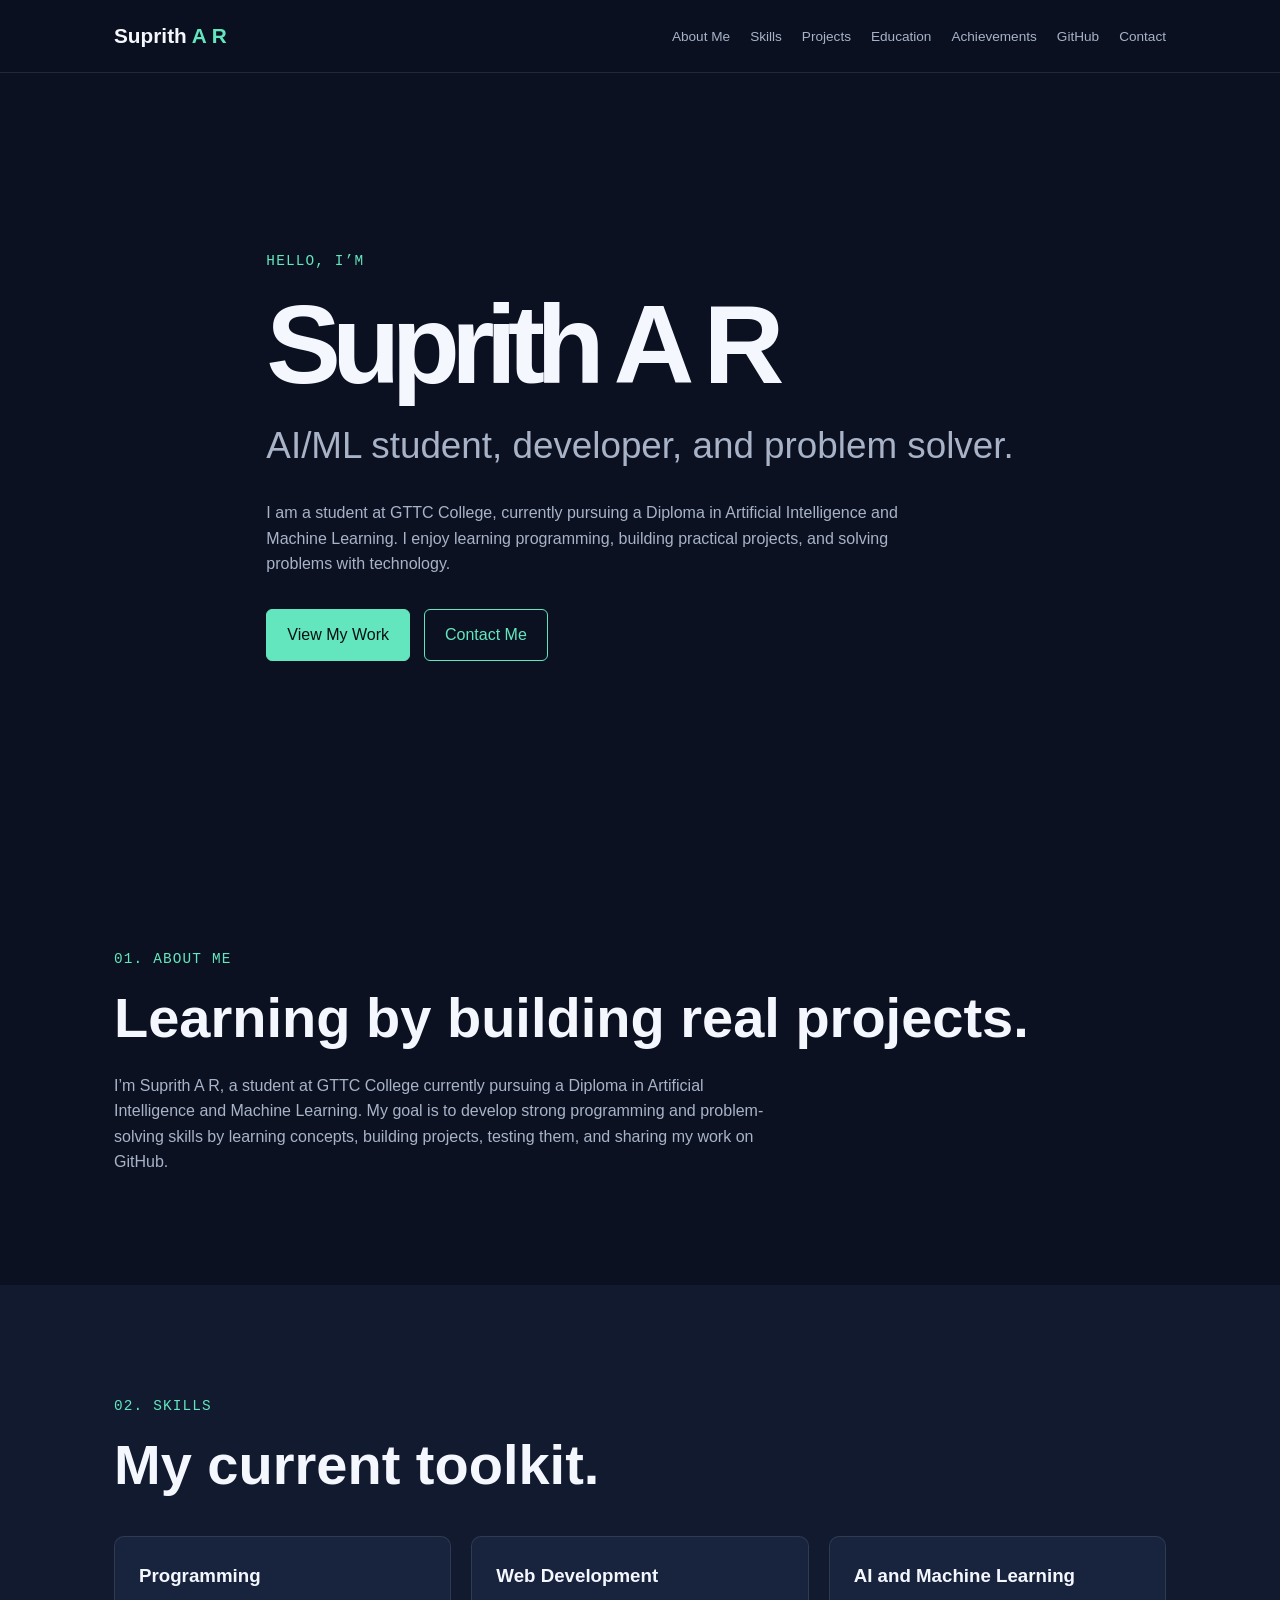
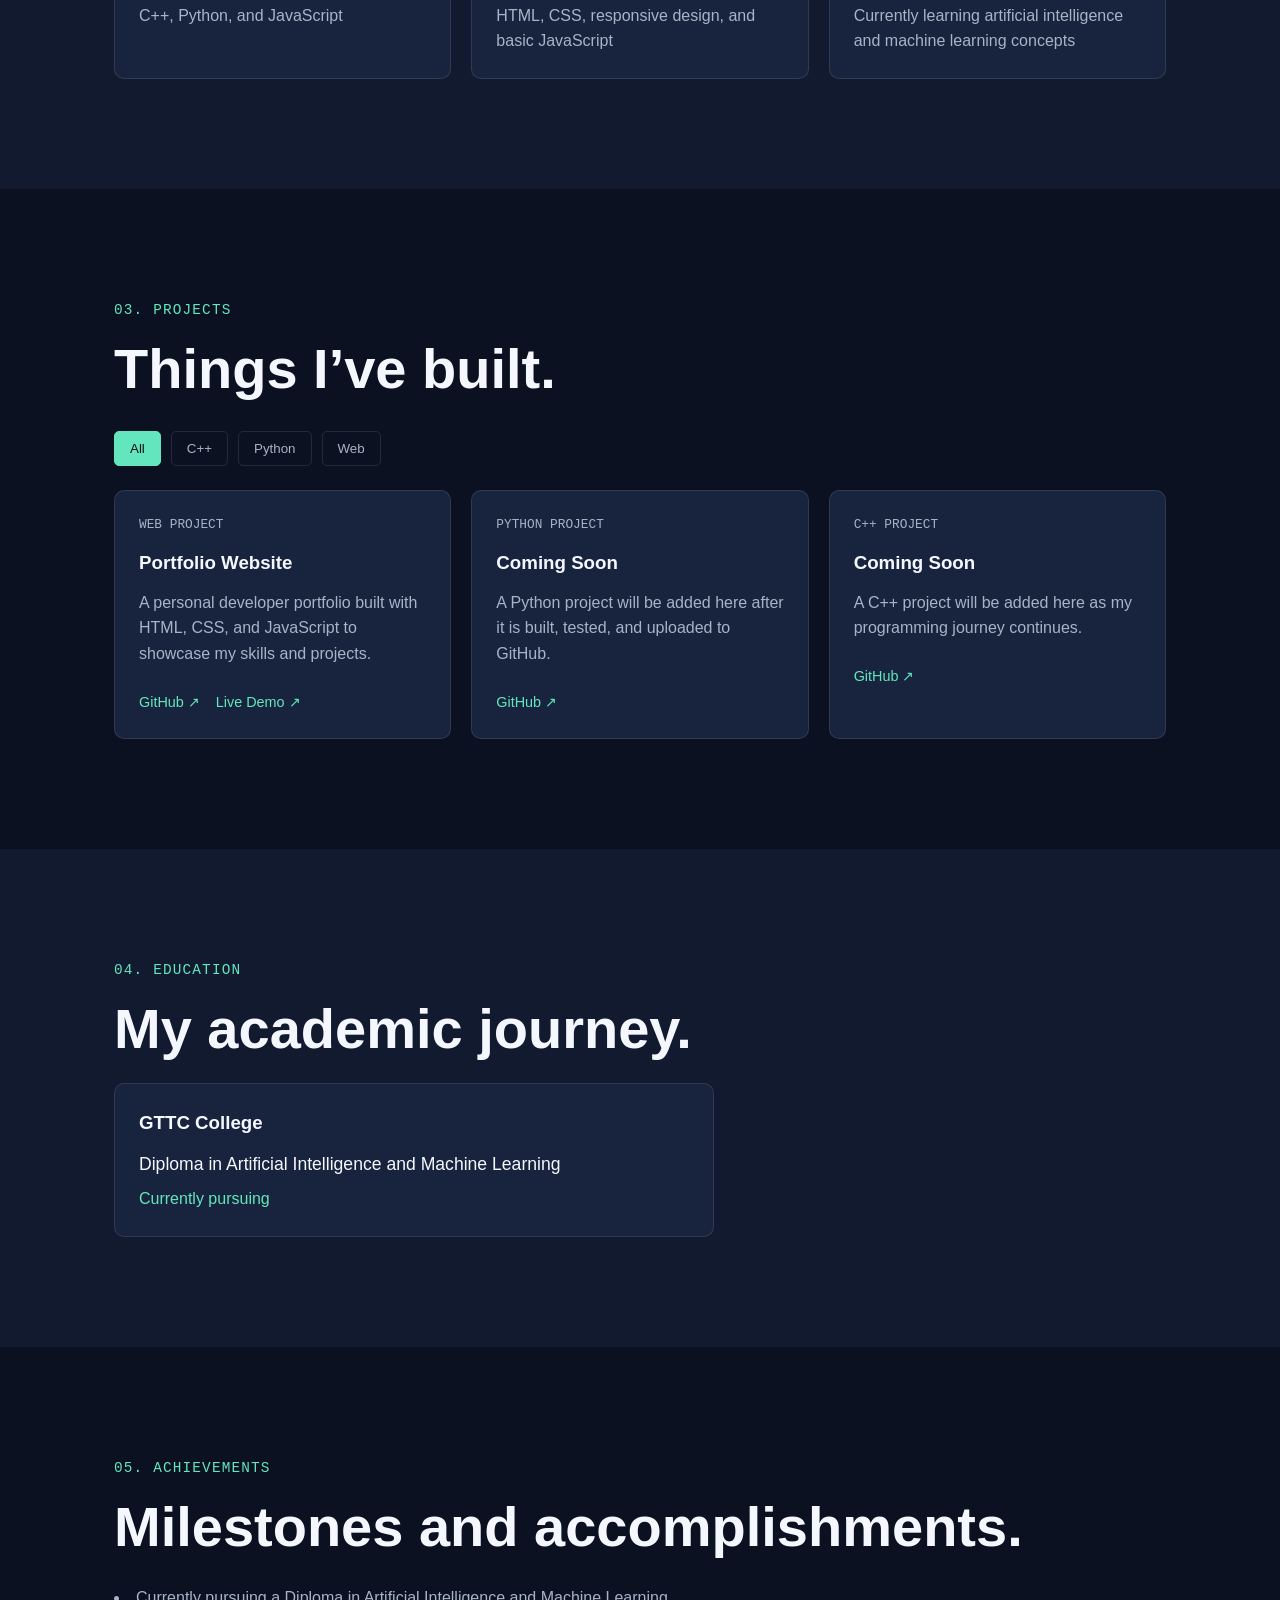
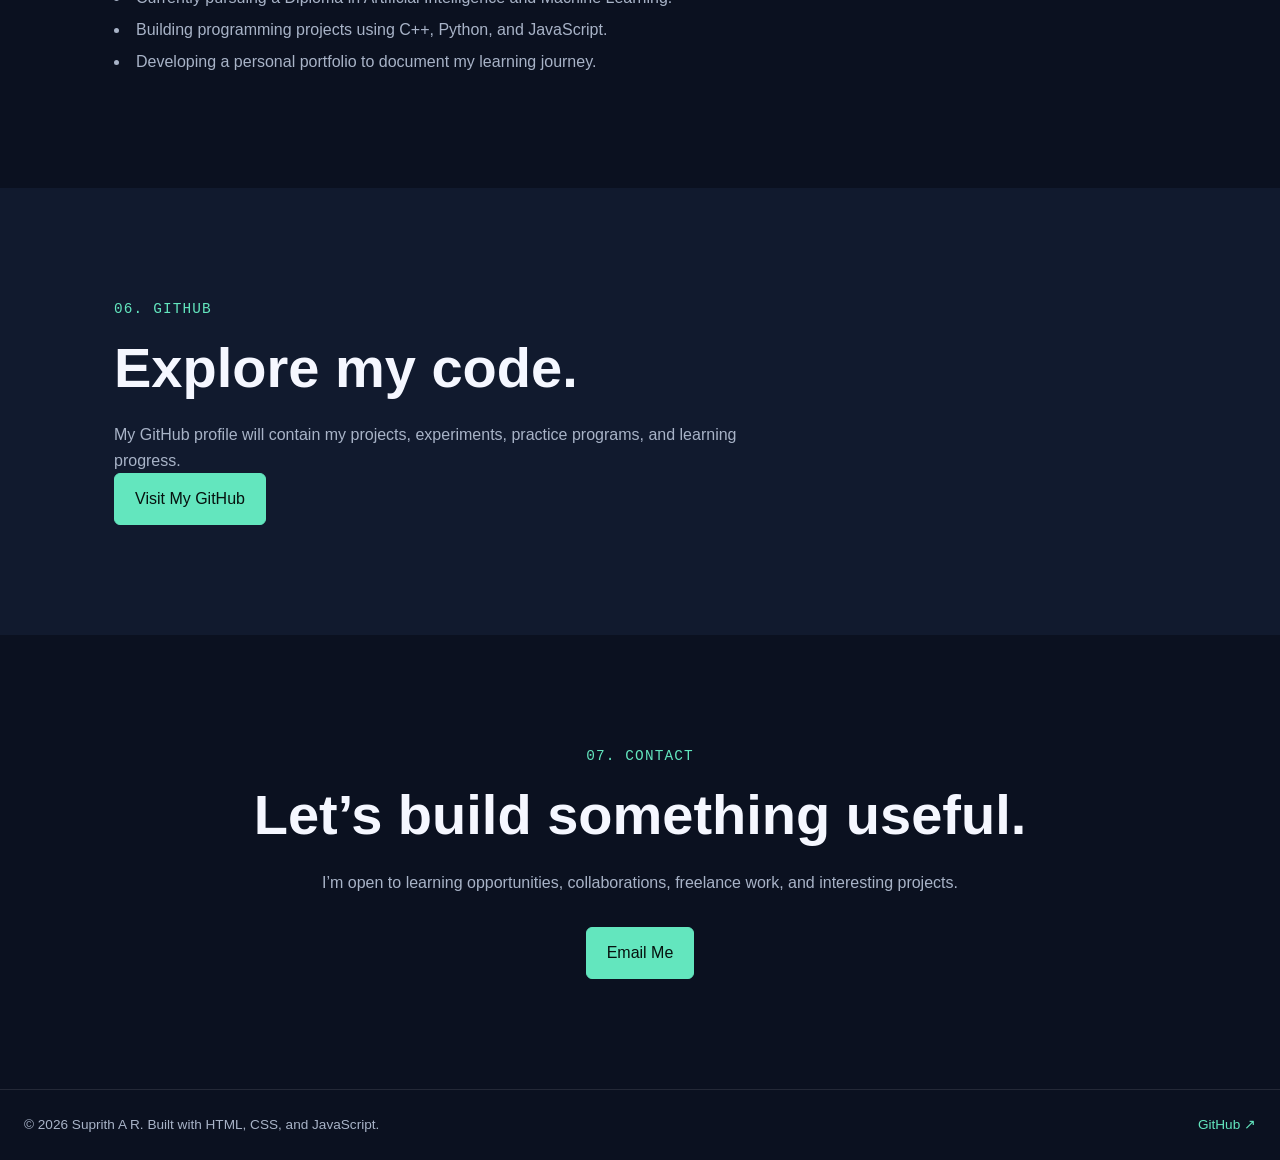
==== index.html @ 2b9be3b4 "Update portfolio structure and content in index.html The HTML content has been updated with new sect" ====
<!DOCTYPE html>
<html lang="en">
<head>
  <meta charset="UTF-8">
  <meta name="viewport" content="width=device-width, initial-scale=1.0">

  <meta
    name="description"
    content="Portfolio of Suprith A R, a Diploma student in Artificial Intelligence and Machine Learning."
  >

  <title>Suprith A R | AI/ML Student Portfolio</title>

  <link rel="stylesheet" href="style.css">
</head>
<body>

  <header class="site-header">
    <nav class="navbar container">
      <a href="#home" class="logo">Suprith<span> A R</span></a>

      <button
        class="menu-toggle"
        id="menu-toggle"
        aria-label="Toggle navigation menu"
      >
        ☰
      </button>

      <ul class="nav-links" id="nav-links">
        <li><a href="#about">About Me</a></li>
        <li><a href="#skills">Skills</a></li>
        <li><a href="#projects">Projects</a></li>
        <li><a href="#education">Education</a></li>
        <li><a href="#achievements">Achievements</a></li>
        <li><a href="#github">GitHub</a></li>
        <li><a href="#contact">Contact</a></li>
      </ul>
    </nav>
  </header>

  <main>

    <!-- Home Section -->
    <section id="home" class="hero">
      <div class="container hero-content">
        <p class="eyebrow">Hello, I’m</p>

        <h1>Suprith A R</h1>

        <h2>
          AI/ML student, developer, and problem solver.
        </h2>

        <p class="hero-description">
          I am a student at GTTC College, currently pursuing a Diploma in
          Artificial Intelligence and Machine Learning. I enjoy learning
          programming, building practical projects, and solving problems with
          technology.
        </p>

        <div class="hero-buttons">
          <a href="#projects" class="button primary-button">
            View My Work
          </a>

          <a href="#contact" class="button secondary-button">
            Contact Me
          </a>
        </div>
      </div>
    </section>

    <!-- About Section -->
    <section id="about" class="section">
      <div class="container">
        <p class="section-label">01. About Me</p>

        <h2>Learning by building real projects.</h2>

        <p class="section-text">
          I’m Suprith A R, a student at GTTC College currently pursuing a
          Diploma in Artificial Intelligence and Machine Learning. My goal is
          to develop strong programming and problem-solving skills by learning
          concepts, building projects, testing them, and sharing my work on
          GitHub.
        </p>
      </div>
    </section>

    <!-- Skills Section -->
    <section id="skills" class="section section-dark">
      <div class="container">
        <p class="section-label">02. Skills</p>

        <h2>My current toolkit.</h2>

        <div class="skills-grid">

          <article class="skill-card">
            <h3>Programming</h3>
            <p>
              C++, Python, and JavaScript
            </p>
          </article>

          <article class="skill-card">
            <h3>Web Development</h3>
            <p>
              HTML, CSS, responsive design, and basic JavaScript
            </p>
          </article>

          <article class="skill-card">
            <h3>AI and Machine Learning</h3>
            <p>
              Currently learning artificial intelligence and machine learning
              concepts
            </p>
          </article>

        </div>
      </div>
    </section>

    <!-- Projects Section -->
    <section id="projects" class="section">
      <div class="container">
        <p class="section-label">03. Projects</p>

        <h2>Things I’ve built.</h2>

        <div class="project-filters">
          <button class="filter-button active" data-filter="all">
            All
          </button>

          <button class="filter-button" data-filter="cpp">
            C++
          </button>

          <button class="filter-button" data-filter="python">
            Python
          </button>

          <button class="filter-button" data-filter="web">
            Web
          </button>
        </div>

        <div class="projects-grid">

          <article class="project-card" data-category="web">
            <p class="project-type">Web Project</p>

            <h3>Portfolio Website</h3>

            <p>
              A personal developer portfolio built with HTML, CSS, and
              JavaScript to showcase my skills and projects.
            </p>

            <div class="project-links">
              <a href="#" target="_blank">GitHub ↗</a>
              <a href="#" target="_blank">Live Demo ↗</a>
            </div>
          </article>

          <article class="project-card" data-category="python">
            <p class="project-type">Python Project</p>

            <h3>Coming Soon</h3>

            <p>
              A Python project will be added here after it is built, tested,
              and uploaded to GitHub.
            </p>

            <div class="project-links">
              <a href="#" target="_blank">GitHub ↗</a>
            </div>
          </article>

          <article class="project-card" data-category="cpp">
            <p class="project-type">C++ Project</p>

            <h3>Coming Soon</h3>

            <p>
              A C++ project will be added here as my programming journey
              continues.
            </p>

            <div class="project-links">
              <a href="#" target="_blank">GitHub ↗</a>
            </div>
          </article>

        </div>
      </div>
    </section>

    <!-- Education Section -->
    <section id="education" class="section section-dark">
      <div class="container">
        <p class="section-label">04. Education</p>

        <h2>My academic journey.</h2>

        <div class="education-card">
          <h3>GTTC College</h3>

          <p class="education-course">
            Diploma in Artificial Intelligence and Machine Learning
          </p>

          <p class="education-status">
            Currently pursuing
          </p>
        </div>
      </div>
    </section>

    <!-- Achievements Section -->
    <section id="achievements" class="section">
      <div class="container">
        <p class="section-label">05. Achievements</p>

        <h2>Milestones and accomplishments.</h2>

        <ul class="achievement-list">
          <li>
            Currently pursuing a Diploma in Artificial Intelligence and
            Machine Learning.
          </li>

          <li>
            Building programming projects using C++, Python, and JavaScript.
          </li>

          <li>
            Developing a personal portfolio to document my learning journey.
          </li>
        </ul>
      </div>
    </section>

    <!-- GitHub Section -->
    <section id="github" class="section section-dark">
      <div class="container">
        <p class="section-label">06. GitHub</p>

        <h2>Explore my code.</h2>

        <p class="section-text">
          My GitHub profile will contain my projects, experiments, practice
          programs, and learning progress.
        </p>

        <!-- Replace YOUR-GITHUB-USERNAME with your actual username -->
        <a
          href="https://github.com/suprith8453350791-hue"
          target="_blank"
          class="button primary-button"
        >
          Visit My GitHub
        </a>
      </div>
    </section>

    <!-- Contact Section -->
    <section id="contact" class="section contact-section">
      <div class="container">
        <p class="section-label">07. Contact</p>

        <h2>Let’s build something useful.</h2>

        <p class="section-text">
          I’m open to learning opportunities, collaborations, freelance work,
          and interesting projects.
        </p>

        <!-- Replace the email address with your actual email -->
        <a
          href="mailto:suprith8453350791@gmail.com"
          class="button primary-button"
        >
          Email Me
        </a>
      </div>
    </section>

  </main>

  <footer class="site-footer">
    <p>
      © <span id="year"></span> Suprith A R.
      Built with HTML, CSS, and JavaScript.
    </p>

    <!-- Replace YOUR-GITHUB-USERNAME with your actual username -->
    <a
      href="https://github.com/suprith8453350791-hue"
      target="_blank"
    >
      GitHub ↗
    </a>
  </footer>

  <script src="script.js"></script>
</body>
</html>
---- style.css ----
:root {
  --background: #0b1120;
  --surface: #111a2e;
  --surface-light: #18243d;
  --text: #f5f7ff;
  --muted: #a8b3c7;
  --accent: #63e6be;
  --border: rgba(255, 255, 255, 0.1);
  --max-width: 1100px;
}

/* Reset */

* {
  box-sizing: border-box;
  margin: 0;
  padding: 0;
}

/* General Styles */

html {
  scroll-behavior: smooth;
}

body {
  background: var(--background);
  color: var(--text);
  font-family: Arial, Helvetica, sans-serif;
  line-height: 1.6;
}

a {
  color: inherit;
  text-decoration: none;
}

.container {
  margin: 0 auto;
  max-width: var(--max-width);
  padding: 0 24px;
}

/* Header */

.site-header {
  background: rgba(11, 17, 32, 0.9);
  border-bottom: 1px solid var(--border);
  backdrop-filter: blur(12px);
  position: sticky;
  top: 0;
  z-index: 10;
}

.navbar {
  align-items: center;
  display: flex;
  justify-content: space-between;
  min-height: 72px;
}

.logo {
  font-size: 1.3rem;
  font-weight: 700;
}

.logo span {
  color: var(--accent);
}

.nav-links {
  display: flex;
  gap: 20px;
  list-style: none;
}

.nav-links a {
  color: var(--muted);
  font-size: 0.85rem;
  transition: color 0.2s ease;
}

.nav-links a:hover {
  color: var(--accent);
}

.menu-toggle {
  background: transparent;
  border: none;
  color: var(--text);
  cursor: pointer;
  display: none;
  font-size: 1.5rem;
}

/* Hero Section */

.hero {
  align-items: center;
  display: flex;
  min-height: 85vh;
}

.hero-content {
  max-width: 800px;
}

.eyebrow,
.section-label {
  color: var(--accent);
  font-family: monospace;
  font-size: 0.9rem;
  letter-spacing: 0.08em;
  margin-bottom: 16px;
  text-transform: uppercase;
}

.hero h1 {
  font-size: clamp(3.5rem, 10vw, 7rem);
  letter-spacing: -0.08em;
  line-height: 1;
  margin-bottom: 16px;
}

.hero h2 {
  color: var(--muted);
  font-size: clamp(1.4rem, 3vw, 2.3rem);
  font-weight: 400;
  margin-bottom: 24px;
}

.hero-description,
.section-text {
  color: var(--muted);
  max-width: 650px;
}

.hero-buttons {
  display: flex;
  flex-wrap: wrap;
  gap: 14px;
  margin-top: 32px;
}

/* Buttons */

.button {
  border: 1px solid var(--accent);
  border-radius: 6px;
  display: inline-block;
  padding: 12px 20px;
  transition: background 0.2s ease, transform 0.2s ease;
}

.button:hover {
  transform: translateY(-3px);
}

.primary-button {
  background: var(--accent);
  color: #06120f;
}

.secondary-button {
  color: var(--accent);
}

.secondary-button:hover {
  background: rgba(99, 230, 190, 0.1);
}

/* Sections */

.section {
  padding: 110px 0;
}

.section-dark {
  background: var(--surface);
}

.section h2 {
  font-size: clamp(2rem, 5vw, 3.5rem);
  line-height: 1.1;
  margin-bottom: 24px;
}

/* Skills */

.skills-grid {
  display: grid;
  gap: 20px;
  grid-template-columns: repeat(3, 1fr);
  margin-top: 40px;
}

.skill-card,
.education-card {
  background: var(--surface-light);
  border: 1px solid var(--border);
  border-radius: 10px;
  padding: 24px;
}

.skill-card h3,
.education-card h3 {
  margin-bottom: 12px;
}

.skill-card p {
  color: var(--muted);
}

/* Projects */

.project-filters {
  display: flex;
  flex-wrap: wrap;
  gap: 10px;
  margin-top: 32px;
}

.filter-button {
  background: transparent;
  border: 1px solid var(--border);
  border-radius: 5px;
  color: var(--muted);
  cursor: pointer;
  padding: 9px 15px;
}

.filter-button:hover,
.filter-button.active {
  background: var(--accent);
  border-color: var(--accent);
  color: #06120f;
}

.projects-grid {
  display: grid;
  gap: 20px;
  grid-template-columns: repeat(3, 1fr);
  margin-top: 24px;
}

.project-card {
  background: var(--surface-light);
  border: 1px solid var(--border);
  border-radius: 10px;
  padding: 24px;
}

.project-card.hidden {
  display: none;
}

.project-type {
  color: var(--accent);
  font-family: monospace;
  font-size: 0.8rem;
  margin-bottom: 12px;
  text-transform: uppercase;
}

.project-card h3 {
  margin-bottom: 12px;
}

.project-card p {
  color: var(--muted);
}

.project-links {
  display: flex;
  gap: 16px;
  margin-top: 24px;
}

.project-links a {
  color: var(--accent);
  font-size: 0.9rem;
}

/* Education */

.education-card {
  max-width: 600px;
}

.education-course {
  color: var(--text);
  font-size: 1.1rem;
  margin-bottom: 8px;
}

.education-status {
  color: var(--accent);
}

/* Achievements */

.achievement-list {
  color: var(--muted);
  line-height: 2;
  list-style-position: inside;
}

/* Contact */

.contact-section {
  text-align: center;
}

.contact-section .section-text {
  margin: 0 auto 32px;
}

/* Footer */

.site-footer {
  align-items: center;
  border-top: 1px solid var(--border);
  color: var(--muted);
  display: flex;
  font-size: 0.85rem;
  justify-content: space-between;
  padding: 24px;
}

.site-footer a {
  color: var(--accent);
}

/* Responsive Design */

@media (max-width: 900px) {
  .nav-links {
    gap: 12px;
  }

  .skills-grid,
  .projects-grid {
    grid-template-columns: 1fr;
  }
}

@media (max-width: 750px) {
  .menu-toggle {
    display: block;
  }

  .nav-links {
    background: var(--surface);
    display: none;
    flex-direction: column;
    left: 0;
    padding: 24px;
    position: absolute;
    right: 0;
    top: 72px;
  }

  .nav-links.show {
    display: flex;
  }

  .hero {
    min-height: 75vh;
  }
}

@media (max-width: 500px) {
  .hero h1 {
    font-size: 3.5rem;
  }

  .site-footer {
    align-items: flex-start;
    flex-direction: column;
    gap: 10px;
  }
}
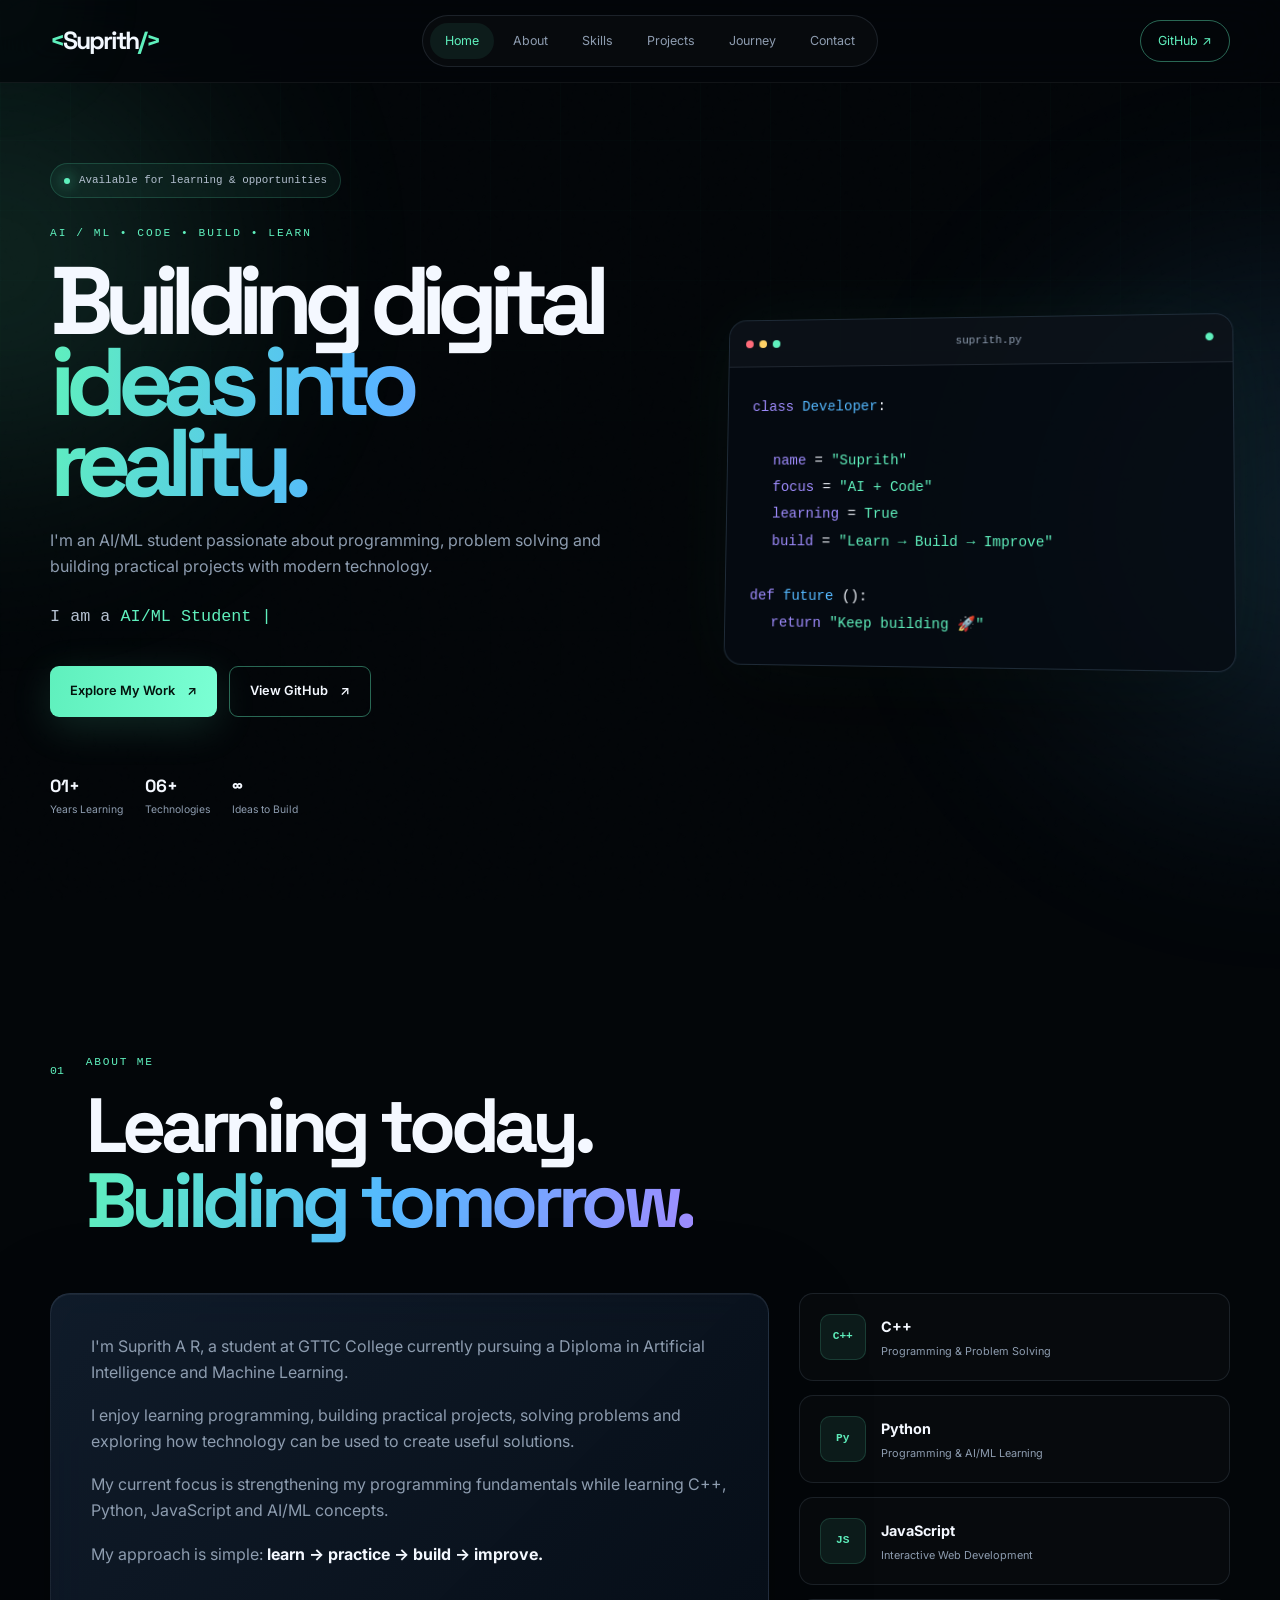
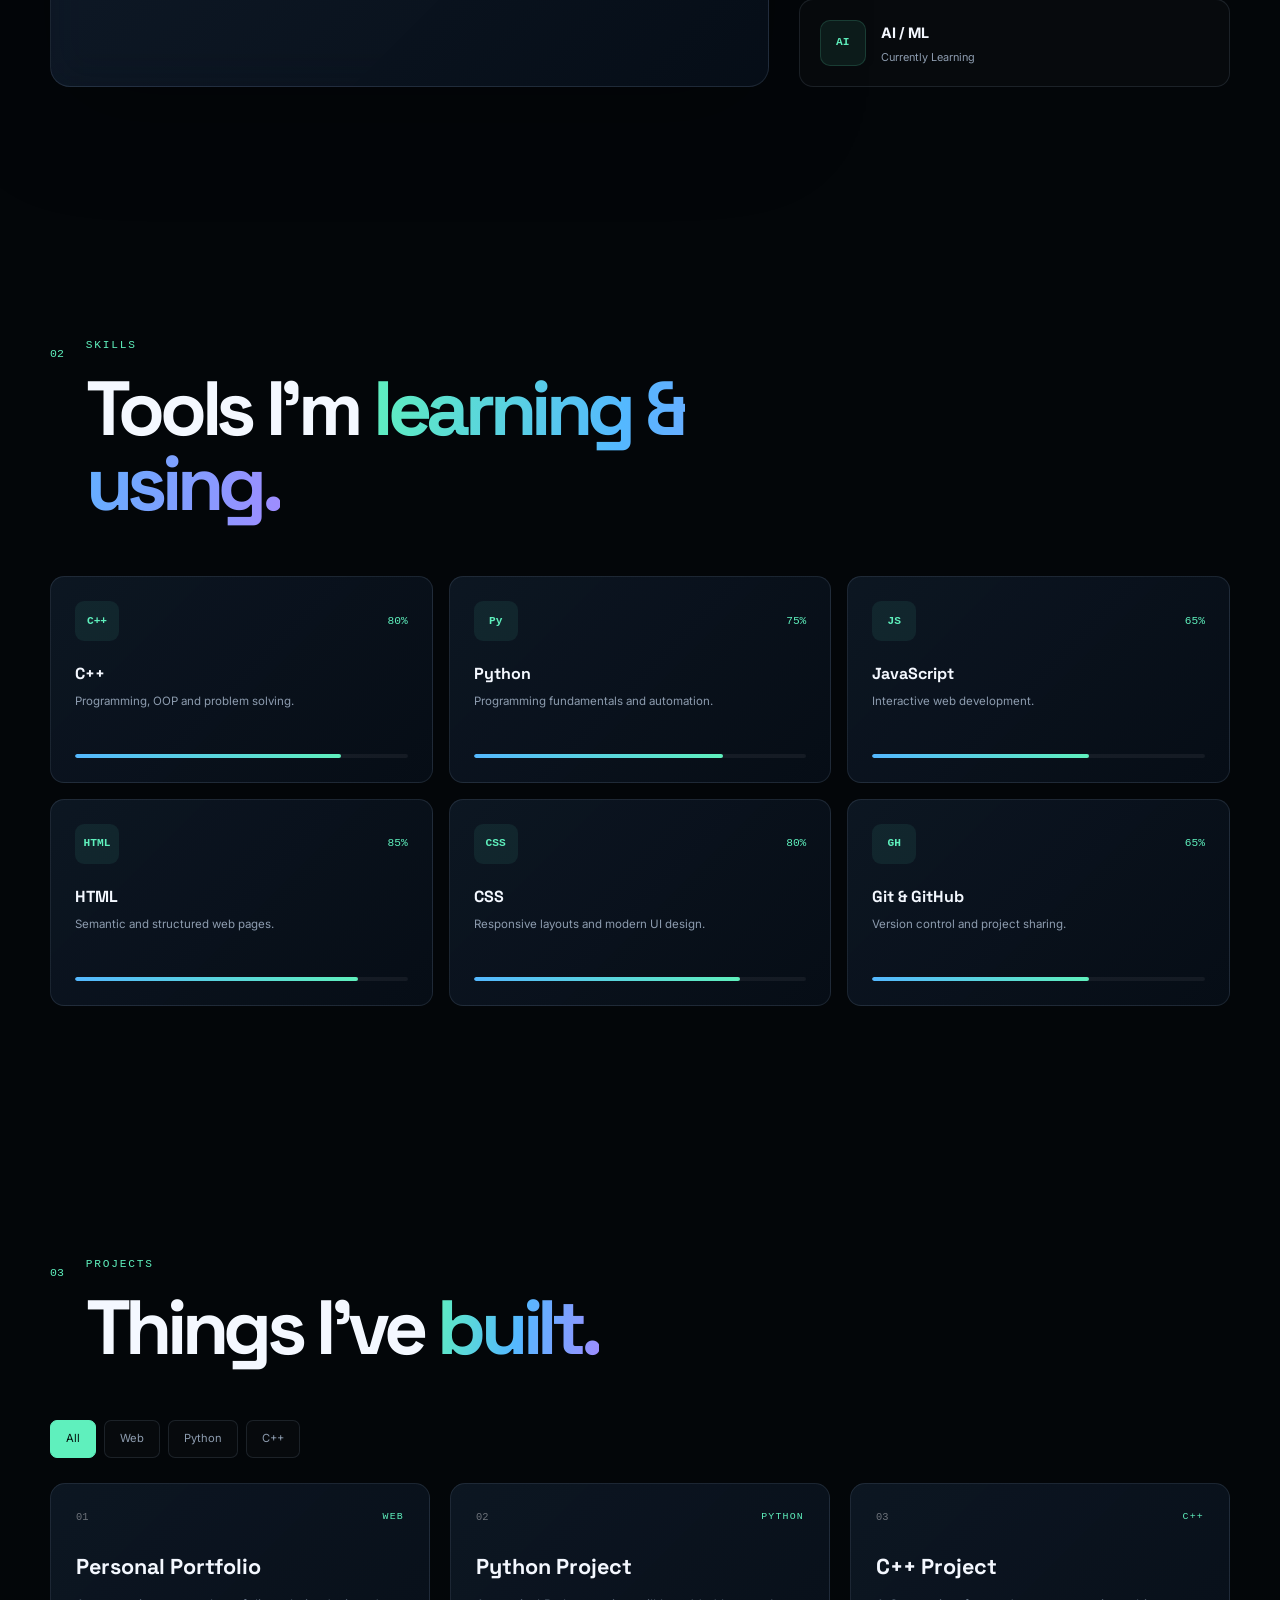
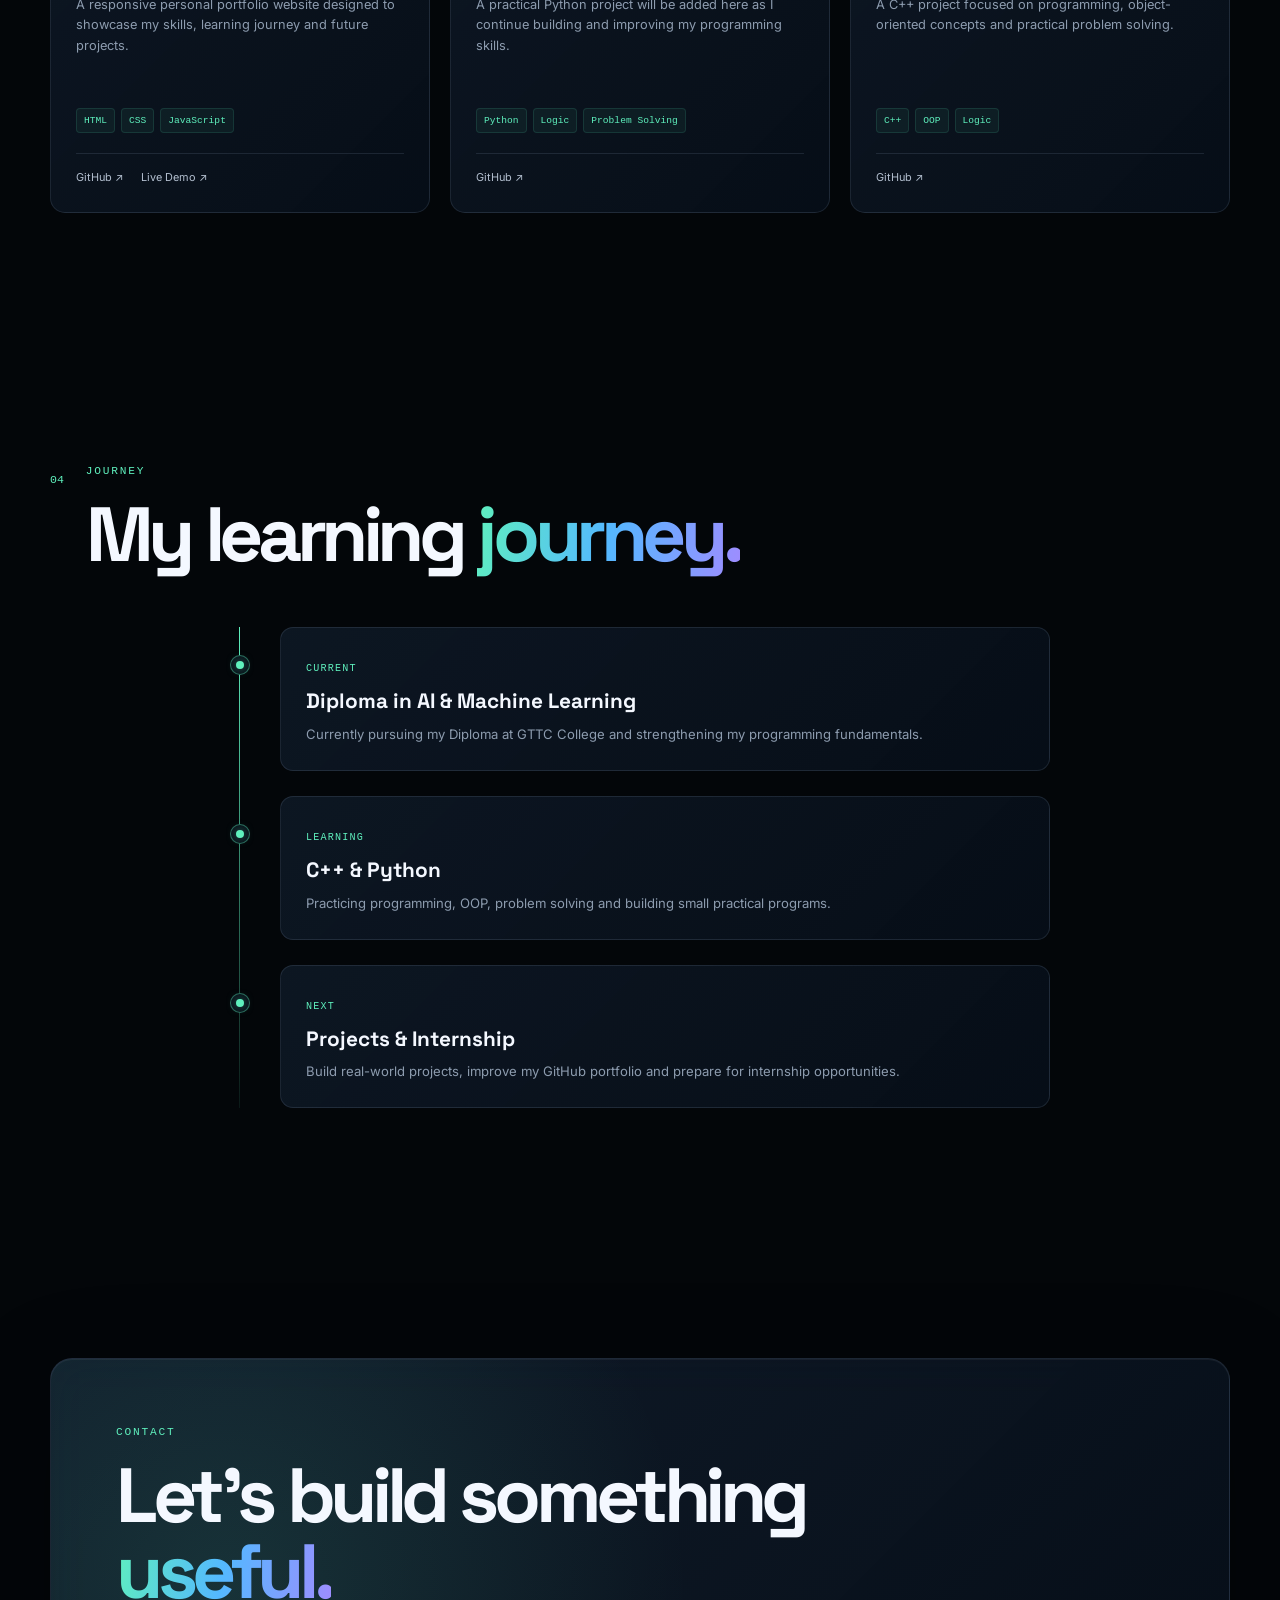
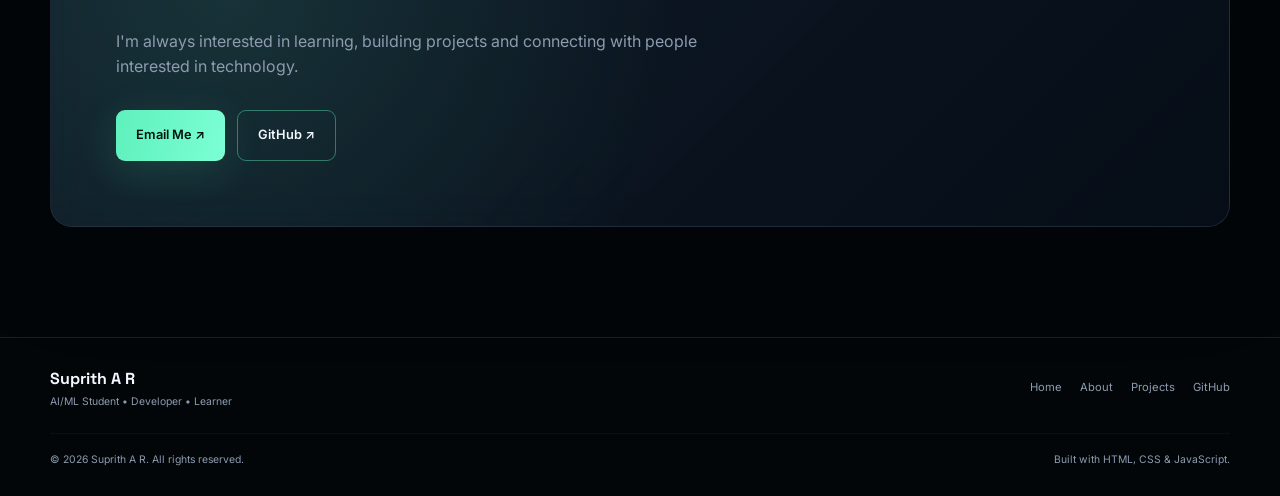
==== commit 93d6c79e: "Add files via upload" ====
--- a/index.html
+++ b/index.html
@@ -1,312 +1,980 @@
 <!DOCTYPE html>
 <html lang="en">
 <head>
-  <meta charset="UTF-8">
-  <meta name="viewport" content="width=device-width, initial-scale=1.0">
-
-  <meta
-    name="description"
-    content="Portfolio of Suprith A R, a Diploma student in Artificial Intelligence and Machine Learning."
-  >
-
-  <title>Suprith A R | AI/ML Student Portfolio</title>
-
-  <link rel="stylesheet" href="style.css">
+    <meta charset="UTF-8">
+    <meta name="viewport" content="width=device-width, initial-scale=1.0">
+
+    <meta
+        name="description"
+        content="Suprith A R — AI/ML Student, C++ Developer, Python Developer and Web Developer."
+    >
+
+    <title>Suprith A R | AI/ML Student Portfolio</title>
+
+    <link rel="stylesheet" href="style.css">
 </head>
+
 <body>
 
-  <header class="site-header">
-    <nav class="navbar container">
-      <a href="#home" class="logo">Suprith<span> A R</span></a>
-
-      <button
-        class="menu-toggle"
-        id="menu-toggle"
-        aria-label="Toggle navigation menu"
-      >
-        ☰
-      </button>
-
-      <ul class="nav-links" id="nav-links">
-        <li><a href="#about">About Me</a></li>
-        <li><a href="#skills">Skills</a></li>
-        <li><a href="#projects">Projects</a></li>
-        <li><a href="#education">Education</a></li>
-        <li><a href="#achievements">Achievements</a></li>
-        <li><a href="#github">GitHub</a></li>
-        <li><a href="#contact">Contact</a></li>
-      </ul>
-    </nav>
-  </header>
-
-  <main>
-
-    <!-- Home Section -->
-    <section id="home" class="hero">
-      <div class="container hero-content">
-        <p class="eyebrow">Hello, I’m</p>
-
-        <h1>Suprith A R</h1>
-
-        <h2>
-          AI/ML student, developer, and problem solver.
-        </h2>
-
-        <p class="hero-description">
-          I am a student at GTTC College, currently pursuing a Diploma in
-          Artificial Intelligence and Machine Learning. I enjoy learning
-          programming, building practical projects, and solving problems with
-          technology.
-        </p>
-
-        <div class="hero-buttons">
-          <a href="#projects" class="button primary-button">
-            View My Work
-          </a>
-
-          <a href="#contact" class="button secondary-button">
-            Contact Me
-          </a>
+    <!-- Cursor Glow -->
+    <div class="cursor-glow"></div>
+
+    <!-- Background -->
+    <div class="grid-background"></div>
+    <div class="ambient ambient-one"></div>
+    <div class="ambient ambient-two"></div>
+    <div class="noise"></div>
+
+
+    <!-- =========================
+         NAVBAR
+    ========================== -->
+
+    <header class="site-header">
+
+        <nav class="nav-container">
+
+            <a href="#home" class="logo">
+                <span>&lt;</span>Suprith<span>/&gt;</span>
+            </a>
+
+            <button
+                id="menu-toggle"
+                class="menu-toggle"
+                aria-label="Toggle navigation"
+            >
+                ☰
+            </button>
+
+            <div class="nav-pill">
+
+                <ul class="nav-links" id="nav-links">
+
+                    <li>
+                        <a href="#home" class="active">Home</a>
+                    </li>
+
+                    <li>
+                        <a href="#about">About</a>
+                    </li>
+
+                    <li>
+                        <a href="#skills">Skills</a>
+                    </li>
+
+                    <li>
+                        <a href="#projects">Projects</a>
+                    </li>
+
+                    <li>
+                        <a href="#journey">Journey</a>
+                    </li>
+
+                    <li>
+                        <a href="#contact">Contact</a>
+                    </li>
+
+                </ul>
+
+            </div>
+
+            <a
+                href="https://github.com/suprith8453350791-hue"
+                target="_blank"
+                rel="noopener noreferrer"
+                class="nav-cta"
+            >
+                GitHub ↗
+            </a>
+
+        </nav>
+
+    </header>
+
+
+    <main>
+
+        <!-- =========================
+             HERO
+        ========================== -->
+
+        <section class="hero section" id="home">
+
+            <div class="hero-content">
+
+                <div class="availability">
+                    <span class="availability-dot"></span>
+                    Available for learning & opportunities
+                </div>
+
+                <p class="hero-kicker">
+                    AI / ML • CODE • BUILD • LEARN
+                </p>
+
+                <h1>
+                    Building digital
+                    <span class="gradient-text">
+                        ideas into reality.
+                    </span>
+                </h1>
+
+                <p class="hero-description">
+                    I'm an AI/ML student passionate about programming,
+                    problem solving and building practical projects
+                    with modern technology.
+                </p>
+
+                <div class="typing-wrapper">
+                    <span>I am a </span>
+                    <span id="typing-text"></span>
+                    <span class="typing-cursor">|</span>
+                </div>
+
+                <div class="hero-buttons">
+
+                    <a href="#projects" class="btn btn-primary">
+                        Explore My Work
+                        <span>↗</span>
+                    </a>
+
+                    <a
+                        href="https://github.com/suprith8453350791-hue"
+                        target="_blank"
+                        rel="noopener noreferrer"
+                        class="btn btn-secondary"
+                    >
+                        View GitHub
+                        <span>↗</span>
+                    </a>
+
+                </div>
+
+                <div class="hero-meta">
+
+                    <div class="meta-item">
+                        <strong>01+</strong>
+                        <span>Years Learning</span>
+                    </div>
+
+                    <div class="meta-item">
+                        <strong>06+</strong>
+                        <span>Technologies</span>
+                    </div>
+
+                    <div class="meta-item">
+                        <strong>∞</strong>
+                        <span>Ideas to Build</span>
+                    </div>
+
+                </div>
+
+            </div>
+
+
+            <!-- Code Window -->
+
+            <div class="code-window">
+
+                <div class="window-header">
+
+                    <div class="window-dots">
+                        <span></span>
+                        <span></span>
+                        <span></span>
+                    </div>
+
+                    <span class="window-title">
+                        suprith.py
+                    </span>
+
+                    <span class="window-status">
+                        ●
+                    </span>
+
+                </div>
+
+                <div class="code-content">
+
+                    <div>
+                        <span class="code-purple">class</span>
+                        <span class="code-blue">Developer</span>:
+                    </div>
+
+                    <br>
+
+                    <div class="indent">
+                        <span class="code-purple">name</span>
+                        =
+                        <span class="code-green">
+                            "Suprith"
+                        </span>
+                    </div>
+
+                    <div class="indent">
+                        <span class="code-purple">focus</span>
+                        =
+                        <span class="code-green">
+                            "AI + Code"
+                        </span>
+                    </div>
+
+                    <div class="indent">
+                        <span class="code-purple">learning</span>
+                        =
+                        <span class="code-green">
+                            True
+                        </span>
+                    </div>
+
+                    <div class="indent">
+                        <span class="code-purple">build</span>
+                        =
+                        <span class="code-green">
+                            "Learn → Build → Improve"
+                        </span>
+                    </div>
+
+                    <br>
+
+                    <div>
+                        <span class="code-purple">def</span>
+                        <span class="code-blue">
+                            future
+                        </span>():
+                    </div>
+
+                    <div class="indent">
+                        <span class="code-purple">
+                            return
+                        </span>
+                        <span class="code-green">
+                            "Keep building 🚀"
+                        </span>
+                    </div>
+
+                </div>
+
+            </div>
+
+        </section>
+
+
+        <!-- =========================
+             ABOUT
+        ========================== -->
+
+        <section class="section about-section" id="about">
+
+            <div class="section-heading">
+
+                <span class="section-number">
+                    01
+                </span>
+
+                <div>
+                    <p class="section-kicker">
+                        ABOUT ME
+                    </p>
+
+                    <h2>
+                        Learning today.
+                        <span class="gradient-text">
+                            Building tomorrow.
+                        </span>
+                    </h2>
+                </div>
+
+            </div>
+
+
+            <div class="about-grid">
+
+                <div class="about-card glass-card">
+
+                    <p>
+                        I'm Suprith A R, a student at GTTC College
+                        currently pursuing a Diploma in Artificial
+                        Intelligence and Machine Learning.
+                    </p>
+
+                    <p>
+                        I enjoy learning programming, building
+                        practical projects, solving problems and
+                        exploring how technology can be used to
+                        create useful solutions.
+                    </p>
+
+                    <p>
+                        My current focus is strengthening my
+                        programming fundamentals while learning
+                        C++, Python, JavaScript and AI/ML concepts.
+                    </p>
+
+                    <p>
+                        My approach is simple:
+                        <strong>
+                            learn → practice → build → improve.
+                        </strong>
+                    </p>
+
+                </div>
+
+
+                <div class="about-side">
+
+                    <div class="mini-tech-card">
+                        <span class="mini-icon">C++</span>
+
+                        <div>
+                            <strong>C++</strong>
+                            <p>Programming & Problem Solving</p>
+                        </div>
+                    </div>
+
+
+                    <div class="mini-tech-card">
+                        <span class="mini-icon">Py</span>
+
+                        <div>
+                            <strong>Python</strong>
+                            <p>Programming & AI/ML Learning</p>
+                        </div>
+                    </div>
+
+
+                    <div class="mini-tech-card">
+                        <span class="mini-icon">JS</span>
+
+                        <div>
+                            <strong>JavaScript</strong>
+                            <p>Interactive Web Development</p>
+                        </div>
+                    </div>
+
+
+                    <div class="mini-tech-card">
+                        <span class="mini-icon">AI</span>
+
+                        <div>
+                            <strong>AI / ML</strong>
+                            <p>Currently Learning</p>
+                        </div>
+                    </div>
+
+                </div>
+
+            </div>
+
+        </section>
+
+
+        <!-- =========================
+             SKILLS
+        ========================== -->
+
+        <section class="section" id="skills">
+
+            <div class="section-heading">
+
+                <span class="section-number">
+                    02
+                </span>
+
+                <div>
+                    <p class="section-kicker">
+                        SKILLS
+                    </p>
+
+                    <h2>
+                        Tools I'm
+                        <span class="gradient-text">
+                            learning & using.
+                        </span>
+                    </h2>
+                </div>
+
+            </div>
+
+
+            <div class="skills-grid">
+
+                <div class="skill-card reveal">
+
+                    <div class="skill-top">
+                        <span class="skill-icon">C++</span>
+                        <span class="skill-percent">
+                            80%
+                        </span>
+                    </div>
+
+                    <h3>C++</h3>
+
+                    <p>
+                        Programming, OOP and problem solving.
+                    </p>
+
+                    <div class="skill-bar">
+                        <span style="width: 80%;"></span>
+                    </div>
+
+                </div>
+
+
+                <div class="skill-card reveal">
+
+                    <div class="skill-top">
+                        <span class="skill-icon">Py</span>
+                        <span class="skill-percent">
+                            75%
+                        </span>
+                    </div>
+
+                    <h3>Python</h3>
+
+                    <p>
+                        Programming fundamentals and automation.
+                    </p>
+
+                    <div class="skill-bar">
+                        <span style="width: 75%;"></span>
+                    </div>
+
+                </div>
+
+
+                <div class="skill-card reveal">
+
+                    <div class="skill-top">
+                        <span class="skill-icon">JS</span>
+                        <span class="skill-percent">
+                            65%
+                        </span>
+                    </div>
+
+                    <h3>JavaScript</h3>
+
+                    <p>
+                        Interactive web development.
+                    </p>
+
+                    <div class="skill-bar">
+                        <span style="width: 65%;"></span>
+                    </div>
+
+                </div>
+
+
+                <div class="skill-card reveal">
+
+                    <div class="skill-top">
+                        <span class="skill-icon">HTML</span>
+                        <span class="skill-percent">
+                            85%
+                        </span>
+                    </div>
+
+                    <h3>HTML</h3>
+
+                    <p>
+                        Semantic and structured web pages.
+                    </p>
+
+                    <div class="skill-bar">
+                        <span style="width: 85%;"></span>
+                    </div>
+
+                </div>
+
+
+                <div class="skill-card reveal">
+
+                    <div class="skill-top">
+                        <span class="skill-icon">CSS</span>
+                        <span class="skill-percent">
+                            80%
+                        </span>
+                    </div>
+
+                    <h3>CSS</h3>
+
+                    <p>
+                        Responsive layouts and modern UI design.
+                    </p>
+
+                    <div class="skill-bar">
+                        <span style="width: 80%;"></span>
+                    </div>
+
+                </div>
+
+
+                <div class="skill-card reveal">
+
+                    <div class="skill-top">
+                        <span class="skill-icon">GH</span>
+                        <span class="skill-percent">
+                            65%
+                        </span>
+                    </div>
+
+                    <h3>Git & GitHub</h3>
+
+                    <p>
+                        Version control and project sharing.
+                    </p>
+
+                    <div class="skill-bar">
+                        <span style="width: 65%;"></span>
+                    </div>
+
+                </div>
+
+            </div>
+
+        </section>
+
+
+        <!-- =========================
+             PROJECTS
+        ========================== -->
+
+        <section class="section" id="projects">
+
+            <div class="section-heading">
+
+                <span class="section-number">
+                    03
+                </span>
+
+                <div>
+                    <p class="section-kicker">
+                        PROJECTS
+                    </p>
+
+                    <h2>
+                        Things I've
+                        <span class="gradient-text">
+                            built.
+                        </span>
+                    </h2>
+                </div>
+
+            </div>
+
+
+            <div class="project-filters">
+
+                <button
+                    class="filter-button active"
+                    data-filter="all"
+                >
+                    All
+                </button>
+
+                <button
+                    class="filter-button"
+                    data-filter="web"
+                >
+                    Web
+                </button>
+
+                <button
+                    class="filter-button"
+                    data-filter="python"
+                >
+                    Python
+                </button>
+
+                <button
+                    class="filter-button"
+                    data-filter="cpp"
+                >
+                    C++
+                </button>
+
+            </div>
+
+
+            <div class="projects-grid">
+
+                <!-- Portfolio -->
+
+                <article
+                    class="project-card reveal"
+                    data-category="web"
+                >
+
+                    <div class="project-top">
+
+                        <span class="project-number">
+                            01
+                        </span>
+
+                        <span class="project-type">
+                            WEB
+                        </span>
+
+                    </div>
+
+                    <h3>
+                        Personal Portfolio
+                    </h3>
+
+                    <p>
+                        A responsive personal portfolio website
+                        designed to showcase my skills, learning
+                        journey and future projects.
+                    </p>
+
+                    <div class="project-tags">
+
+                        <span>HTML</span>
+                        <span>CSS</span>
+                        <span>JavaScript</span>
+
+                    </div>
+
+                    <div class="project-links">
+
+                        <a href="#">
+                            GitHub ↗
+                        </a>
+
+                        <a href="#">
+                            Live Demo ↗
+                        </a>
+
+                    </div>
+
+                </article>
+
+
+                <!-- Python -->
+
+                <article
+                    class="project-card reveal"
+                    data-category="python"
+                >
+
+                    <div class="project-top">
+
+                        <span class="project-number">
+                            02
+                        </span>
+
+                        <span class="project-type">
+                            PYTHON
+                        </span>
+
+                    </div>
+
+                    <h3>
+                        Python Project
+                    </h3>
+
+                    <p>
+                        A practical Python project will be added
+                        here as I continue building and improving
+                        my programming skills.
+                    </p>
+
+                    <div class="project-tags">
+
+                        <span>Python</span>
+                        <span>Logic</span>
+                        <span>Problem Solving</span>
+
+                    </div>
+
+                    <div class="project-links">
+
+                        <a href="#">
+                            GitHub ↗
+                        </a>
+
+                    </div>
+
+                </article>
+
+
+                <!-- C++ -->
+
+                <article
+                    class="project-card reveal"
+                    data-category="cpp"
+                >
+
+                    <div class="project-top">
+
+                        <span class="project-number">
+                            03
+                        </span>
+
+                        <span class="project-type">
+                            C++
+                        </span>
+
+                    </div>
+
+                    <h3>
+                        C++ Project
+                    </h3>
+
+                    <p>
+                        A C++ project focused on programming,
+                        object-oriented concepts and practical
+                        problem solving.
+                    </p>
+
+                    <div class="project-tags">
+
+                        <span>C++</span>
+                        <span>OOP</span>
+                        <span>Logic</span>
+
+                    </div>
+
+                    <div class="project-links">
+
+                        <a href="#">
+                            GitHub ↗
+                        </a>
+
+                    </div>
+
+                </article>
+
+            </div>
+
+        </section>
+
+
+        <!-- =========================
+             JOURNEY
+        ========================== -->
+
+        <section class="section" id="journey">
+
+            <div class="section-heading">
+
+                <span class="section-number">
+                    04
+                </span>
+
+                <div>
+                    <p class="section-kicker">
+                        JOURNEY
+                    </p>
+
+                    <h2>
+                        My learning
+                        <span class="gradient-text">
+                            journey.
+                        </span>
+                    </h2>
+                </div>
+
+            </div>
+
+
+            <div class="timeline">
+
+                <div class="timeline-item reveal">
+
+                    <span class="timeline-dot"></span>
+
+                    <div class="timeline-content">
+
+                        <span class="timeline-date">
+                            CURRENT
+                        </span>
+
+                        <h3>
+                            Diploma in AI & Machine Learning
+                        </h3>
+
+                        <p>
+                            Currently pursuing my Diploma at
+                            GTTC College and strengthening my
+                            programming fundamentals.
+                        </p>
+
+                    </div>
+
+                </div>
+
+
+                <div class="timeline-item reveal">
+
+                    <span class="timeline-dot"></span>
+
+                    <div class="timeline-content">
+
+                        <span class="timeline-date">
+                            LEARNING
+                        </span>
+
+                        <h3>
+                            C++ & Python
+                        </h3>
+
+                        <p>
+                            Practicing programming, OOP,
+                            problem solving and building
+                            small practical programs.
+                        </p>
+
+                    </div>
+
+                </div>
+
+
+                <div class="timeline-item reveal">
+
+                    <span class="timeline-dot"></span>
+
+                    <div class="timeline-content">
+
+                        <span class="timeline-date">
+                            NEXT
+                        </span>
+
+                        <h3>
+                            Projects & Internship
+                        </h3>
+
+                        <p>
+                            Build real-world projects, improve
+                            my GitHub portfolio and prepare for
+                            internship opportunities.
+                        </p>
+
+                    </div>
+
+                </div>
+
+            </div>
+
+        </section>
+
+
+        <!-- =========================
+             CONTACT
+        ========================== -->
+
+        <section class="section contact-section" id="contact">
+
+            <div class="contact-card glass-card">
+
+                <p class="section-kicker">
+                    CONTACT
+                </p>
+
+                <h2>
+                    Let's build something
+                    <span class="gradient-text">
+                        useful.
+                    </span>
+                </h2>
+
+                <p>
+                    I'm always interested in learning,
+                    building projects and connecting with
+                    people interested in technology.
+                </p>
+
+                <div class="contact-buttons">
+
+                    <a
+                        href="mailto:suprith8453350791@gmail.com"
+                        class="btn btn-primary"
+                    >
+                        Email Me ↗
+                    </a>
+
+                    <a
+                        href="https://github.com/suprith8453350791-hue"
+                        target="_blank"
+                        rel="noopener noreferrer"
+                        class="btn btn-secondary"
+                    >
+                        GitHub ↗
+                    </a>
+
+                </div>
+
+            </div>
+
+        </section>
+
+    </main>
+
+
+    <!-- =========================
+         FOOTER
+    ========================== -->
+
+    <footer class="site-footer">
+
+        <div class="footer-content">
+
+            <div>
+                <strong>
+                    Suprith A R
+                </strong>
+
+                <p>
+                    AI/ML Student • Developer • Learner
+                </p>
+            </div>
+
+
+            <div class="footer-links">
+
+                <a href="#home">
+                    Home
+                </a>
+
+                <a href="#about">
+                    About
+                </a>
+
+                <a href="#projects">
+                    Projects
+                </a>
+
+                <a
+                    href="https://github.com/suprith8453350791-hue"
+                    target="_blank"
+                    rel="noopener noreferrer"
+                >
+                    GitHub
+                </a>
+
+            </div>
+
         </div>
-      </div>
-    </section>
-
-    <!-- About Section -->
-    <section id="about" class="section">
-      <div class="container">
-        <p class="section-label">01. About Me</p>
-
-        <h2>Learning by building real projects.</h2>
-
-        <p class="section-text">
-          I’m Suprith A R, a student at GTTC College currently pursuing a
-          Diploma in Artificial Intelligence and Machine Learning. My goal is
-          to develop strong programming and problem-solving skills by learning
-          concepts, building projects, testing them, and sharing my work on
-          GitHub.
-        </p>
-      </div>
-    </section>
-
-    <!-- Skills Section -->
-    <section id="skills" class="section section-dark">
-      <div class="container">
-        <p class="section-label">02. Skills</p>
-
-        <h2>My current toolkit.</h2>
-
-        <div class="skills-grid">
-
-          <article class="skill-card">
-            <h3>Programming</h3>
+
+
+        <div class="footer-bottom">
+
             <p>
-              C++, Python, and JavaScript
+                © <span id="year"></span>
+                Suprith A R. All rights reserved.
             </p>
-          </article>
-
-          <article class="skill-card">
-            <h3>Web Development</h3>
+
             <p>
-              HTML, CSS, responsive design, and basic JavaScript
+                Built with HTML, CSS & JavaScript.
             </p>
-          </article>
-
-          <article class="skill-card">
-            <h3>AI and Machine Learning</h3>
-            <p>
-              Currently learning artificial intelligence and machine learning
-              concepts
-            </p>
-          </article>
 
         </div>
-      </div>
-    </section>
-
-    <!-- Projects Section -->
-    <section id="projects" class="section">
-      <div class="container">
-        <p class="section-label">03. Projects</p>
-
-        <h2>Things I’ve built.</h2>
-
-        <div class="project-filters">
-          <button class="filter-button active" data-filter="all">
-            All
-          </button>
-
-          <button class="filter-button" data-filter="cpp">
-            C++
-          </button>
-
-          <button class="filter-button" data-filter="python">
-            Python
-          </button>
-
-          <button class="filter-button" data-filter="web">
-            Web
-          </button>
-        </div>
-
-        <div class="projects-grid">
-
-          <article class="project-card" data-category="web">
-            <p class="project-type">Web Project</p>
-
-            <h3>Portfolio Website</h3>
-
-            <p>
-              A personal developer portfolio built with HTML, CSS, and
-              JavaScript to showcase my skills and projects.
-            </p>
-
-            <div class="project-links">
-              <a href="#" target="_blank">GitHub ↗</a>
-              <a href="#" target="_blank">Live Demo ↗</a>
-            </div>
-          </article>
-
-          <article class="project-card" data-category="python">
-            <p class="project-type">Python Project</p>
-
-            <h3>Coming Soon</h3>
-
-            <p>
-              A Python project will be added here after it is built, tested,
-              and uploaded to GitHub.
-            </p>
-
-            <div class="project-links">
-              <a href="#" target="_blank">GitHub ↗</a>
-            </div>
-          </article>
-
-          <article class="project-card" data-category="cpp">
-            <p class="project-type">C++ Project</p>
-
-            <h3>Coming Soon</h3>
-
-            <p>
-              A C++ project will be added here as my programming journey
-              continues.
-            </p>
-
-            <div class="project-links">
-              <a href="#" target="_blank">GitHub ↗</a>
-            </div>
-          </article>
-
-        </div>
-      </div>
-    </section>
-
-    <!-- Education Section -->
-    <section id="education" class="section section-dark">
-      <div class="container">
-        <p class="section-label">04. Education</p>
-
-        <h2>My academic journey.</h2>
-
-        <div class="education-card">
-          <h3>GTTC College</h3>
-
-          <p class="education-course">
-            Diploma in Artificial Intelligence and Machine Learning
-          </p>
-
-          <p class="education-status">
-            Currently pursuing
-          </p>
-        </div>
-      </div>
-    </section>
-
-    <!-- Achievements Section -->
-    <section id="achievements" class="section">
-      <div class="container">
-        <p class="section-label">05. Achievements</p>
-
-        <h2>Milestones and accomplishments.</h2>
-
-        <ul class="achievement-list">
-          <li>
-            Currently pursuing a Diploma in Artificial Intelligence and
-            Machine Learning.
-          </li>
-
-          <li>
-            Building programming projects using C++, Python, and JavaScript.
-          </li>
-
-          <li>
-            Developing a personal portfolio to document my learning journey.
-          </li>
-        </ul>
-      </div>
-    </section>
-
-    <!-- GitHub Section -->
-    <section id="github" class="section section-dark">
-      <div class="container">
-        <p class="section-label">06. GitHub</p>
-
-        <h2>Explore my code.</h2>
-
-        <p class="section-text">
-          My GitHub profile will contain my projects, experiments, practice
-          programs, and learning progress.
-        </p>
-
-        <!-- Replace YOUR-GITHUB-USERNAME with your actual username -->
-        <a
-          href="https://github.com/suprith8453350791-hue"
-          target="_blank"
-          class="button primary-button"
-        >
-          Visit My GitHub
-        </a>
-      </div>
-    </section>
-
-    <!-- Contact Section -->
-    <section id="contact" class="section contact-section">
-      <div class="container">
-        <p class="section-label">07. Contact</p>
-
-        <h2>Let’s build something useful.</h2>
-
-        <p class="section-text">
-          I’m open to learning opportunities, collaborations, freelance work,
-          and interesting projects.
-        </p>
-
-        <!-- Replace the email address with your actual email -->
-        <a
-          href="mailto:suprith8453350791@gmail.com"
-          class="button primary-button"
-        >
-          Email Me
-        </a>
-      </div>
-    </section>
-
-  </main>
-
-  <footer class="site-footer">
-    <p>
-      © <span id="year"></span> Suprith A R.
-      Built with HTML, CSS, and JavaScript.
-    </p>
-
-    <!-- Replace YOUR-GITHUB-USERNAME with your actual username -->
-    <a
-      href="https://github.com/suprith8453350791-hue"
-      target="_blank"
-    >
-      GitHub ↗
-    </a>
-  </footer>
-
-  <script src="script.js"></script>
+
+    </footer>
+
+
+    <!-- JavaScript -->
+
+    <script src="script.js"></script>
+
 </body>
-</html>
+</html>
--- a/style.css
+++ b/style.css
@@ -1,382 +1,2465 @@
+@import url("https://fonts.googleapis.com/css2?family=Inter:wght@400;500;600;700&family=Space+Grotesk:wght@500;600;700&display=swap");
+
+/* =========================
+   ROOT
+========================= */
+
 :root {
-  --background: #0b1120;
-  --surface: #111a2e;
-  --surface-light: #18243d;
-  --text: #f5f7ff;
-  --muted: #a8b3c7;
-  --accent: #63e6be;
-  --border: rgba(255, 255, 255, 0.1);
-  --max-width: 1100px;
-}
-
-/* Reset */
+    --bg: #030609;
+    --bg-soft: #071019;
+
+    --surface: rgba(12, 22, 35, 0.68);
+    --surface-strong: rgba(14, 27, 43, 0.88);
+
+    --text: #f4f8ff;
+    --muted: #8d9caf;
+    --muted-light: #b4c0d0;
+
+    --accent: #5ff0bd;
+    --accent-2: #54b8ff;
+    --purple: #9f8cff;
+
+    --border: rgba(176, 206, 234, 0.12);
+    --border-bright: rgba(95, 240, 189, 0.42);
+
+    --max-width: 1180px;
+    --header-height: 82px;
+}
+
+
+/* =========================
+   RESET
+========================= */
 
 * {
-  box-sizing: border-box;
-  margin: 0;
-  padding: 0;
-}
-
-/* General Styles */
+    box-sizing: border-box;
+    margin: 0;
+    padding: 0;
+}
 
 html {
-  scroll-behavior: smooth;
+    scroll-behavior: smooth;
+    scroll-padding-top: 100px;
 }
 
 body {
-  background: var(--background);
-  color: var(--text);
-  font-family: Arial, Helvetica, sans-serif;
-  line-height: 1.6;
+    background: var(--bg);
+    color: var(--text);
+    font-family: "Inter", sans-serif;
+    line-height: 1.6;
+    overflow-x: hidden;
+}
+
+::selection {
+    background: var(--accent);
+    color: #03120d;
 }
 
 a {
-  color: inherit;
-  text-decoration: none;
-}
-
-.container {
-  margin: 0 auto;
-  max-width: var(--max-width);
-  padding: 0 24px;
-}
-
-/* Header */
+    color: inherit;
+    text-decoration: none;
+}
+
+button {
+    font: inherit;
+}
+
+
+/* =========================
+   BACKGROUND
+========================= */
+
+.grid-background {
+    position: fixed;
+    inset: 0;
+    z-index: -10;
+    pointer-events: none;
+
+    background-image:
+        linear-gradient(
+            rgba(95, 240, 189, 0.035) 1px,
+            transparent 1px
+        ),
+        linear-gradient(
+            90deg,
+            rgba(95, 240, 189, 0.035) 1px,
+            transparent 1px
+        );
+
+    background-size: 70px 70px;
+
+    mask-image:
+        linear-gradient(
+            to bottom,
+            black,
+            transparent 90%
+        );
+
+    opacity: 0.65;
+}
+
+.noise {
+    position: fixed;
+    inset: 0;
+    z-index: -8;
+    pointer-events: none;
+
+    opacity: 0.18;
+
+    background-image:
+        url("data:image/svg+xml,%3Csvg viewBox='0 0 180 180' xmlns='http://www.w3.org/2000/svg'%3E%3Cfilter id='n'%3E%3CfeTurbulence type='fractalNoise' baseFrequency='.9' numOctaves='3' stitchTiles='stitch'/%3E%3C/filter%3E%3Crect width='100%25' height='100%25' filter='url(%23n)' opacity='.035'/%3E%3C/svg%3E");
+}
+
+.ambient {
+    position: fixed;
+    z-index: -9;
+
+    border-radius: 50%;
+
+    filter: blur(120px);
+
+    opacity: 0.14;
+
+    pointer-events: none;
+}
+
+.ambient-one {
+    width: 430px;
+    height: 430px;
+
+    left: -220px;
+    top: 5%;
+
+    background: var(--accent);
+}
+
+.ambient-two {
+    width: 500px;
+    height: 500px;
+
+    right: -260px;
+    top: 30%;
+
+    background: var(--accent-2);
+}
+
+
+/* =========================
+   CURSOR GLOW
+========================= */
+
+.cursor-glow {
+    position: fixed;
+
+    width: 160px;
+    height: 160px;
+
+    left: 0;
+    top: 0;
+
+    transform: translate(-50%, -50%);
+
+    border-radius: 50%;
+
+    background: var(--accent);
+
+    filter: blur(60px);
+
+    opacity: 0.035;
+
+    pointer-events: none;
+
+    z-index: 999;
+}
+
+
+/* =========================
+   HEADER
+========================= */
 
 .site-header {
-  background: rgba(11, 17, 32, 0.9);
-  border-bottom: 1px solid var(--border);
-  backdrop-filter: blur(12px);
-  position: sticky;
-  top: 0;
-  z-index: 10;
-}
-
-.navbar {
-  align-items: center;
-  display: flex;
-  justify-content: space-between;
-  min-height: 72px;
-}
+    position: sticky;
+
+    top: 0;
+
+    z-index: 100;
+
+    backdrop-filter: blur(24px);
+
+    background:
+        rgba(3, 6, 9, 0.78);
+
+    border-bottom:
+        1px solid rgba(255, 255, 255, 0.06);
+}
+
+.nav-container {
+    width:
+        min(
+            calc(100% - 40px),
+            var(--max-width)
+        );
+
+    min-height:
+        var(--header-height);
+
+    margin:
+        0 auto;
+
+    display:
+        flex;
+
+    align-items:
+        center;
+
+    justify-content:
+        space-between;
+
+    gap: 18px;
+}
+
+
+/* LOGO */
 
 .logo {
-  font-size: 1.3rem;
-  font-weight: 700;
+    font-family:
+        "Space Grotesk",
+        sans-serif;
+
+    font-size:
+        1.55rem;
+
+    font-weight:
+        700;
+
+    letter-spacing:
+        -0.08em;
+
+    white-space:
+        nowrap;
 }
 
 .logo span {
-  color: var(--accent);
+    color:
+        var(--accent);
+}
+
+
+/* NAV PILL */
+
+.nav-pill {
+    padding:
+        7px;
+
+    border:
+        1px solid var(--border);
+
+    border-radius:
+        999px;
+
+    background:
+        rgba(255, 255, 255, 0.025);
 }
 
 .nav-links {
-  display: flex;
-  gap: 20px;
-  list-style: none;
+    display:
+        flex;
+
+    align-items:
+        center;
+
+    gap:
+        4px;
+
+    list-style:
+        none;
 }
 
 .nav-links a {
-  color: var(--muted);
-  font-size: 0.85rem;
-  transition: color 0.2s ease;
-}
-
-.nav-links a:hover {
-  color: var(--accent);
-}
+    display:
+        block;
+
+    padding:
+        8px 15px;
+
+    border-radius:
+        999px;
+
+    color:
+        var(--muted);
+
+    font-size:
+        0.78rem;
+
+    transition:
+        0.25s ease;
+}
+
+.nav-links a:hover,
+.nav-links a.active {
+    background:
+        rgba(95, 240, 189, 0.08);
+
+    color:
+        var(--accent);
+}
+
+
+/* GITHUB BUTTON */
+
+.nav-cta {
+    padding:
+        10px 17px;
+
+    border:
+        1px solid var(--border-bright);
+
+    border-radius:
+        999px;
+
+    color:
+        var(--accent);
+
+    font-size:
+        0.78rem;
+
+    white-space:
+        nowrap;
+
+    transition:
+        0.25s ease;
+}
+
+.nav-cta:hover {
+    background:
+        var(--accent);
+
+    color:
+        #03120d;
+}
+
+
+/* MOBILE MENU BUTTON */
 
 .menu-toggle {
-  background: transparent;
-  border: none;
-  color: var(--text);
-  cursor: pointer;
-  display: none;
-  font-size: 1.5rem;
-}
-
-/* Hero Section */
+    display:
+        none;
+
+    width:
+        42px;
+
+    height:
+        42px;
+
+    border:
+        1px solid var(--border);
+
+    border-radius:
+        10px;
+
+    background:
+        transparent;
+
+    color:
+        var(--text);
+
+    cursor:
+        pointer;
+
+    font-size:
+        1.2rem;
+}
+
+
+/* =========================
+   GENERAL SECTIONS
+========================= */
+
+.section {
+    width:
+        min(
+            calc(100% - 48px),
+            var(--max-width)
+        );
+
+    margin:
+        0 auto;
+
+    padding:
+        125px 0;
+
+    position:
+        relative;
+}
+
+.section-heading {
+    display:
+        flex;
+
+    align-items:
+        flex-start;
+
+    gap:
+        22px;
+
+    margin-bottom:
+        55px;
+}
+
+.section-number {
+    color:
+        var(--accent);
+
+    font-family:
+        monospace;
+
+    font-size:
+        0.72rem;
+
+    padding-top:
+        8px;
+}
+
+.section-kicker {
+    color:
+        var(--accent);
+
+    font-family:
+        monospace;
+
+    font-size:
+        0.7rem;
+
+    letter-spacing:
+        0.16em;
+
+    margin-bottom:
+        16px;
+}
+
+.section-heading h2 {
+    max-width:
+        760px;
+
+    font-family:
+        "Space Grotesk",
+        sans-serif;
+
+    font-size:
+        clamp(
+            2.7rem,
+            6vw,
+            4.8rem
+        );
+
+    letter-spacing:
+        -0.07em;
+
+    line-height:
+        0.98;
+}
+
+
+/* GRADIENT TEXT */
+
+.gradient-text {
+    color:
+        transparent;
+
+    background:
+        linear-gradient(
+            100deg,
+            var(--accent),
+            var(--accent-2),
+            var(--purple)
+        );
+
+    background-clip:
+        text;
+
+    -webkit-background-clip:
+        text;
+}
+
+
+/* GLASS CARD */
+
+.glass-card {
+    background:
+        linear-gradient(
+            135deg,
+            rgba(25, 43, 66, 0.58),
+            rgba(8, 17, 29, 0.72)
+        );
+
+    border:
+        1px solid var(--border);
+
+    box-shadow:
+        0 30px 100px rgba(0, 0, 0, 0.25),
+        inset 0 1px rgba(255, 255, 255, 0.055);
+
+    backdrop-filter:
+        blur(22px);
+}
+
+
+/* =========================
+   HERO
+========================= */
 
 .hero {
-  align-items: center;
-  display: flex;
-  min-height: 85vh;
+    width:
+        min(
+            calc(100% - 48px),
+            var(--max-width)
+        );
+
+    min-height:
+        calc(
+            100vh -
+            var(--header-height)
+        );
+
+    margin:
+        0 auto;
+
+    padding:
+        80px 0 110px;
+
+    display:
+        grid;
+
+    grid-template-columns:
+        minmax(0, 1.08fr)
+        minmax(360px, 0.92fr);
+
+    align-items:
+        center;
+
+    gap:
+        65px;
+
+    position:
+        relative;
 }
 
 .hero-content {
-  max-width: 800px;
-}
-
-.eyebrow,
-.section-label {
-  color: var(--accent);
-  font-family: monospace;
-  font-size: 0.9rem;
-  letter-spacing: 0.08em;
-  margin-bottom: 16px;
-  text-transform: uppercase;
-}
+    position:
+        relative;
+
+    z-index:
+        2;
+}
+
+
+/* AVAILABILITY */
+
+.availability {
+    display:
+        inline-flex;
+
+    align-items:
+        center;
+
+    gap:
+        9px;
+
+    padding:
+        8px 13px;
+
+    border:
+        1px solid rgba(
+            95,
+            240,
+            189,
+            0.18
+        );
+
+    border-radius:
+        999px;
+
+    background:
+        rgba(
+            95,
+            240,
+            189,
+            0.055
+        );
+
+    color:
+        var(--muted-light);
+
+    font-family:
+        monospace;
+
+    font-size:
+        0.68rem;
+}
+
+.availability-dot {
+    width:
+        6px;
+
+    height:
+        6px;
+
+    border-radius:
+        50%;
+
+    background:
+        var(--accent);
+
+    box-shadow:
+        0 0 14px var(--accent);
+}
+
+
+/* HERO KICKER */
+
+.hero-kicker {
+    margin:
+        27px 0 18px;
+
+    color:
+        var(--accent);
+
+    font-family:
+        monospace;
+
+    font-size:
+        0.7rem;
+
+    letter-spacing:
+        0.18em;
+}
+
+
+/* HERO TITLE */
 
 .hero h1 {
-  font-size: clamp(3.5rem, 10vw, 7rem);
-  letter-spacing: -0.08em;
-  line-height: 1;
-  margin-bottom: 16px;
-}
-
-.hero h2 {
-  color: var(--muted);
-  font-size: clamp(1.4rem, 3vw, 2.3rem);
-  font-weight: 400;
-  margin-bottom: 24px;
-}
-
-.hero-description,
-.section-text {
-  color: var(--muted);
-  max-width: 650px;
-}
+    max-width:
+        850px;
+
+    font-family:
+        "Space Grotesk",
+        sans-serif;
+
+    font-size:
+        clamp(
+            4rem,
+            7.5vw,
+            7.5rem
+        );
+
+    font-weight:
+        700;
+
+    letter-spacing:
+        -0.1em;
+
+    line-height:
+        0.84;
+}
+
+.hero h1 .gradient-text {
+    display:
+        block;
+}
+
+
+/* DESCRIPTION */
+
+.hero-description {
+    max-width:
+        610px;
+
+    margin-top:
+        25px;
+
+    color:
+        var(--muted);
+
+    font-size:
+        1rem;
+}
+
+
+/* TYPING */
+
+.typing-wrapper {
+    min-height:
+        30px;
+
+    margin-top:
+        25px;
+
+    color:
+        var(--muted-light);
+
+    font-family:
+        monospace;
+
+    font-size:
+        1.05rem;
+}
+
+#typing-text {
+    color:
+        var(--accent);
+}
+
+.typing-cursor {
+    color:
+        var(--accent);
+
+    animation:
+        blink 0.8s infinite;
+}
+
+
+/* HERO BUTTONS */
 
 .hero-buttons {
-  display: flex;
-  flex-wrap: wrap;
-  gap: 14px;
-  margin-top: 32px;
-}
-
-/* Buttons */
-
-.button {
-  border: 1px solid var(--accent);
-  border-radius: 6px;
-  display: inline-block;
-  padding: 12px 20px;
-  transition: background 0.2s ease, transform 0.2s ease;
-}
-
-.button:hover {
-  transform: translateY(-3px);
-}
-
-.primary-button {
-  background: var(--accent);
-  color: #06120f;
-}
-
-.secondary-button {
-  color: var(--accent);
-}
-
-.secondary-button:hover {
-  background: rgba(99, 230, 190, 0.1);
-}
-
-/* Sections */
-
-.section {
-  padding: 110px 0;
-}
-
-.section-dark {
-  background: var(--surface);
-}
-
-.section h2 {
-  font-size: clamp(2rem, 5vw, 3.5rem);
-  line-height: 1.1;
-  margin-bottom: 24px;
-}
-
-/* Skills */
+    display:
+        flex;
+
+    flex-wrap:
+        wrap;
+
+    gap:
+        12px;
+
+    margin-top:
+        32px;
+}
+
+.btn {
+    display:
+        inline-flex;
+
+    align-items:
+        center;
+
+    justify-content:
+        center;
+
+    gap:
+        12px;
+
+    padding:
+        14px 20px;
+
+    border-radius:
+        9px;
+
+    font-size:
+        0.8rem;
+
+    font-weight:
+        600;
+
+    transition:
+        0.3s ease;
+}
+
+.btn:hover {
+    transform:
+        translateY(-4px);
+}
+
+.btn-primary {
+    background:
+        linear-gradient(
+            100deg,
+            var(--accent),
+            #7bffd4
+        );
+
+    color:
+        #03120d;
+
+    box-shadow:
+        0 10px 40px
+        rgba(
+            95,
+            240,
+            189,
+            0.15
+        );
+}
+
+.btn-primary:hover {
+    box-shadow:
+        0 15px 45px
+        rgba(
+            95,
+            240,
+            189,
+            0.27
+        );
+}
+
+.btn-secondary {
+    border:
+        1px solid var(--border-bright);
+
+    color:
+        var(--text);
+}
+
+.btn-secondary:hover {
+    background:
+        rgba(
+            95,
+            240,
+            189,
+            0.07
+        );
+
+    border-color:
+        var(--accent);
+}
+
+
+/* HERO META */
+
+.hero-meta {
+    display:
+        flex;
+
+    align-items:
+        center;
+
+    gap:
+        22px;
+
+    margin-top:
+        55px;
+}
+
+.meta-item {
+    display:
+        flex;
+
+    flex-direction:
+        column;
+}
+
+.meta-item strong {
+    font-family:
+        "Space Grotesk",
+        sans-serif;
+
+    font-size:
+        1.1rem;
+}
+
+.meta-item span {
+    margin-top:
+        2px;
+
+    color:
+        var(--muted);
+
+    font-size:
+        0.65rem;
+}
+
+
+/* =========================
+   CODE WINDOW
+========================= */
+
+.code-window {
+    width:
+        min(
+            100%,
+            510px
+        );
+
+    justify-self:
+        end;
+
+    overflow:
+        hidden;
+
+    position:
+        relative;
+
+    background:
+        rgba(
+            5,
+            11,
+            18,
+            0.86
+        );
+
+    border:
+        1px solid
+        rgba(
+            152,
+            196,
+            230,
+            0.18
+        );
+
+    border-radius:
+        18px;
+
+    box-shadow:
+        0 40px 100px
+        rgba(0, 0, 0, 0.45),
+
+        0 0 80px
+        rgba(
+            95,
+            240,
+            189,
+            0.055
+        );
+
+    transform:
+        perspective(1000px)
+        rotateY(-5deg)
+        rotateX(3deg);
+}
+
+
+/* WINDOW HEADER */
+
+.window-header {
+    height:
+        48px;
+
+    padding:
+        0 17px;
+
+    display:
+        flex;
+
+    align-items:
+        center;
+
+    justify-content:
+        space-between;
+
+    background:
+        rgba(
+            255,
+            255,
+            255,
+            0.025
+        );
+
+    border-bottom:
+        1px solid
+        var(--border);
+}
+
+.window-dots {
+    display:
+        flex;
+
+    gap:
+        6px;
+}
+
+.window-dots span {
+    width:
+        8px;
+
+    height:
+        8px;
+
+    border-radius:
+        50%;
+}
+
+.window-dots span:nth-child(1) {
+    background:
+        #ff6b7a;
+}
+
+.window-dots span:nth-child(2) {
+    background:
+        #ffd166;
+}
+
+.window-dots span:nth-child(3) {
+    background:
+        var(--accent);
+}
+
+.window-title {
+    color:
+        var(--muted);
+
+    font-family:
+        monospace;
+
+    font-size:
+        0.7rem;
+}
+
+.window-status {
+    color:
+        var(--accent);
+
+    font-size:
+        0.65rem;
+}
+
+
+/* CODE */
+
+.code-content {
+    padding:
+        28px 25px;
+
+    font-family:
+        monospace;
+
+    font-size:
+        0.9rem;
+
+    line-height:
+        1.9;
+}
+
+.code-purple {
+    color:
+        var(--purple);
+}
+
+.code-blue {
+    color:
+        var(--accent-2);
+}
+
+.code-green {
+    color:
+        var(--accent);
+}
+
+.code-content .indent {
+    padding-left:
+        22px;
+}
+
+
+/* =========================
+   ABOUT
+========================= */
+
+.about-grid {
+    display:
+        grid;
+
+    grid-template-columns:
+        1.25fr 0.75fr;
+
+    gap:
+        30px;
+
+    align-items:
+        stretch;
+}
+
+.about-card {
+    padding:
+        40px;
+
+    border-radius:
+        20px;
+}
+
+.about-card p {
+    max-width:
+        720px;
+
+    margin-bottom:
+        18px;
+
+    color:
+        var(--muted);
+}
+
+.about-card p:last-child {
+    margin-bottom:
+        0;
+}
+
+.about-card strong {
+    color:
+        var(--text);
+}
+
+.about-side {
+    display:
+        grid;
+
+    gap:
+        14px;
+}
+
+.mini-tech-card {
+    display:
+        flex;
+
+    align-items:
+        center;
+
+    gap:
+        15px;
+
+    padding:
+        20px;
+
+    border:
+        1px solid
+        var(--border);
+
+    border-radius:
+        14px;
+
+    background:
+        rgba(
+            255,
+            255,
+            255,
+            0.018
+        );
+
+    transition:
+        0.3s ease;
+}
+
+.mini-tech-card:hover {
+    transform:
+        translateY(-4px);
+
+    border-color:
+        var(--border-bright);
+}
+
+.mini-icon {
+    width:
+        46px;
+
+    height:
+        46px;
+
+    display:
+        grid;
+
+    place-items:
+        center;
+
+    flex-shrink:
+        0;
+
+    border-radius:
+        10px;
+
+    background:
+        rgba(
+            95,
+            240,
+            189,
+            0.08
+        );
+
+    border:
+        1px solid
+        rgba(
+            95,
+            240,
+            189,
+            0.16
+        );
+
+    color:
+        var(--accent);
+
+    font-family:
+        monospace;
+
+    font-size:
+        0.7rem;
+
+    font-weight:
+        700;
+}
+
+.mini-tech-card strong {
+    font-size:
+        0.9rem;
+}
+
+.mini-tech-card p {
+    margin-top:
+        3px;
+
+    color:
+        var(--muted);
+
+    font-size:
+        0.68rem;
+}
+
+
+/* =========================
+   SKILLS
+========================= */
 
 .skills-grid {
-  display: grid;
-  gap: 20px;
-  grid-template-columns: repeat(3, 1fr);
-  margin-top: 40px;
-}
-
-.skill-card,
-.education-card {
-  background: var(--surface-light);
-  border: 1px solid var(--border);
-  border-radius: 10px;
-  padding: 24px;
-}
-
-.skill-card h3,
-.education-card h3 {
-  margin-bottom: 12px;
+    display:
+        grid;
+
+    grid-template-columns:
+        repeat(3, 1fr);
+
+    gap:
+        16px;
+}
+
+.skill-card {
+    padding:
+        24px;
+
+    border:
+        1px solid
+        var(--border);
+
+    border-radius:
+        14px;
+
+    background:
+        linear-gradient(
+            135deg,
+            rgba(
+                25,
+                43,
+                66,
+                0.45
+            ),
+            rgba(
+                8,
+                17,
+                29,
+                0.65
+            )
+        );
+
+    transition:
+        0.35s ease;
+}
+
+.skill-card:hover {
+    border-color:
+        var(--border-bright);
+
+    transform:
+        translateY(-6px);
+
+    box-shadow:
+        0 25px 70px
+        rgba(
+            0,
+            0,
+            0,
+            0.3
+        );
+}
+
+.skill-top {
+    display:
+        flex;
+
+    align-items:
+        center;
+
+    justify-content:
+        space-between;
+}
+
+.skill-icon {
+    min-width:
+        44px;
+
+    height:
+        40px;
+
+    padding:
+        0 8px;
+
+    display:
+        grid;
+
+    place-items:
+        center;
+
+    border-radius:
+        9px;
+
+    background:
+        rgba(
+            95,
+            240,
+            189,
+            0.08
+        );
+
+    color:
+        var(--accent);
+
+    font-family:
+        monospace;
+
+    font-size:
+        0.7rem;
+
+    font-weight:
+        700;
+}
+
+.skill-percent {
+    color:
+        var(--accent);
+
+    font-family:
+        monospace;
+
+    font-size:
+        0.7rem;
+}
+
+.skill-card h3 {
+    margin-top:
+        20px;
+
+    font-family:
+        "Space Grotesk",
+        sans-serif;
+
+    font-size:
+        1rem;
 }
 
 .skill-card p {
-  color: var(--muted);
-}
-
-/* Projects */
+    min-height:
+        44px;
+
+    margin-top:
+        5px;
+
+    color:
+        var(--muted);
+
+    font-size:
+        0.72rem;
+}
+
+.skill-bar {
+    height:
+        4px;
+
+    margin-top:
+        18px;
+
+    overflow:
+        hidden;
+
+    border-radius:
+        99px;
+
+    background:
+        rgba(
+            255,
+            255,
+            255,
+            0.055
+        );
+}
+
+.skill-bar span {
+    display:
+        block;
+
+    height:
+        100%;
+
+    border-radius:
+        inherit;
+
+    background:
+        linear-gradient(
+            90deg,
+            var(--accent-2),
+            var(--accent)
+        );
+}
+
+
+/* =========================
+   PROJECTS
+========================= */
 
 .project-filters {
-  display: flex;
-  flex-wrap: wrap;
-  gap: 10px;
-  margin-top: 32px;
+    display:
+        flex;
+
+    flex-wrap:
+        wrap;
+
+    gap:
+        8px;
+
+    margin-bottom:
+        25px;
 }
 
 .filter-button {
-  background: transparent;
-  border: 1px solid var(--border);
-  border-radius: 5px;
-  color: var(--muted);
-  cursor: pointer;
-  padding: 9px 15px;
+    padding:
+        9px 15px;
+
+    border:
+        1px solid
+        var(--border);
+
+    border-radius:
+        7px;
+
+    background:
+        rgba(
+            255,
+            255,
+            255,
+            0.02
+        );
+
+    color:
+        var(--muted);
+
+    cursor:
+        pointer;
+
+    font-size:
+        0.7rem;
+
+    transition:
+        0.25s ease;
 }
 
 .filter-button:hover,
 .filter-button.active {
-  background: var(--accent);
-  border-color: var(--accent);
-  color: #06120f;
+    background:
+        var(--accent);
+
+    border-color:
+        var(--accent);
+
+    color:
+        #03120d;
 }
 
 .projects-grid {
-  display: grid;
-  gap: 20px;
-  grid-template-columns: repeat(3, 1fr);
-  margin-top: 24px;
+    display:
+        grid;
+
+    grid-template-columns:
+        repeat(3, 1fr);
+
+    gap:
+        20px;
 }
 
 .project-card {
-  background: var(--surface-light);
-  border: 1px solid var(--border);
-  border-radius: 10px;
-  padding: 24px;
+    padding:
+        25px;
+
+    border:
+        1px solid
+        var(--border);
+
+    border-radius:
+        15px;
+
+    background:
+        linear-gradient(
+            135deg,
+            rgba(
+                25,
+                43,
+                66,
+                0.45
+            ),
+            rgba(
+                8,
+                17,
+                29,
+                0.72
+            )
+        );
+
+    transition:
+        0.35s ease;
+}
+
+.project-card:hover {
+    border-color:
+        var(--border-bright);
+
+    transform:
+        translateY(-9px);
+
+    box-shadow:
+        0 30px 80px
+        rgba(
+            0,
+            0,
+            0,
+            0.3
+        );
 }
 
 .project-card.hidden {
-  display: none;
+    display:
+        none;
+}
+
+.project-top {
+    display:
+        flex;
+
+    align-items:
+        center;
+
+    justify-content:
+        space-between;
+
+    margin-bottom:
+        25px;
+}
+
+.project-number {
+    color:
+        rgba(
+            255,
+            255,
+            255,
+            0.4
+        );
+
+    font-family:
+        monospace;
+
+    font-size:
+        0.65rem;
 }
 
 .project-type {
-  color: var(--accent);
-  font-family: monospace;
-  font-size: 0.8rem;
-  margin-bottom: 12px;
-  text-transform: uppercase;
+    color:
+        var(--accent);
+
+    font-family:
+        monospace;
+
+    font-size:
+        0.62rem;
+
+    letter-spacing:
+        0.12em;
 }
 
 .project-card h3 {
-  margin-bottom: 12px;
-}
-
-.project-card p {
-  color: var(--muted);
+    font-family:
+        "Space Grotesk",
+        sans-serif;
+
+    font-size:
+        1.35rem;
+}
+
+.project-card > p {
+    min-height:
+        95px;
+
+    margin-top:
+        10px;
+
+    color:
+        var(--muted);
+
+    font-size:
+        0.8rem;
+}
+
+.project-tags {
+    display:
+        flex;
+
+    flex-wrap:
+        wrap;
+
+    gap:
+        6px;
+
+    margin-top:
+        18px;
+}
+
+.project-tags span {
+    padding:
+        4px 7px;
+
+    border:
+        1px solid
+        rgba(
+            95,
+            240,
+            189,
+            0.12
+        );
+
+    border-radius:
+        4px;
+
+    background:
+        rgba(
+            95,
+            240,
+            189,
+            0.05
+        );
+
+    color:
+        var(--accent);
+
+    font-family:
+        monospace;
+
+    font-size:
+        0.6rem;
 }
 
 .project-links {
-  display: flex;
-  gap: 16px;
-  margin-top: 24px;
+    display:
+        flex;
+
+    gap:
+        18px;
+
+    margin-top:
+        20px;
+
+    padding-top:
+        15px;
+
+    border-top:
+        1px solid
+        var(--border);
 }
 
 .project-links a {
-  color: var(--accent);
-  font-size: 0.9rem;
-}
-
-/* Education */
-
-.education-card {
-  max-width: 600px;
-}
-
-.education-course {
-  color: var(--text);
-  font-size: 1.1rem;
-  margin-bottom: 8px;
-}
-
-.education-status {
-  color: var(--accent);
-}
-
-/* Achievements */
-
-.achievement-list {
-  color: var(--muted);
-  line-height: 2;
-  list-style-position: inside;
-}
-
-/* Contact */
+    color:
+        var(--muted-light);
+
+    font-size:
+        0.68rem;
+
+    transition:
+        0.2s ease;
+}
+
+.project-links a:hover {
+    color:
+        var(--accent);
+}
+
+
+/* =========================
+   JOURNEY / TIMELINE
+========================= */
+
+.timeline {
+    max-width:
+        820px;
+
+    margin:
+        20px auto 0;
+
+    position:
+        relative;
+}
+
+.timeline::before {
+    content:
+        "";
+
+    position:
+        absolute;
+
+    top:
+        0;
+
+    bottom:
+        0;
+
+    left:
+        9px;
+
+    width:
+        1px;
+
+    background:
+        linear-gradient(
+            var(--accent),
+            rgba(
+                95,
+                240,
+                189,
+                0.08
+            )
+        );
+}
+
+.timeline-item {
+    position:
+        relative;
+
+    padding-left:
+        50px;
+}
+
+.timeline-item + .timeline-item {
+    margin-top:
+        25px;
+}
+
+.timeline-dot {
+    position:
+        absolute;
+
+    top:
+        28px;
+
+    left:
+        0;
+
+    z-index:
+        2;
+
+    width:
+        20px;
+
+    height:
+        20px;
+
+    padding:
+        5px;
+
+    border:
+        1px solid
+        rgba(
+            95,
+            240,
+            189,
+            0.4
+        );
+
+    border-radius:
+        50%;
+
+    background:
+        var(--bg-soft);
+}
+
+.timeline-dot::after {
+    content:
+        "";
+
+    display:
+        block;
+
+    width:
+        100%;
+
+    height:
+        100%;
+
+    border-radius:
+        50%;
+
+    background:
+        var(--accent);
+
+    box-shadow:
+        0 0 10px
+        rgba(
+            95,
+            240,
+            189,
+            0.5
+        );
+}
+
+.timeline-content {
+    padding:
+        25px;
+
+    border:
+        1px solid
+        var(--border);
+
+    border-radius:
+        13px;
+
+    background:
+        linear-gradient(
+            135deg,
+            rgba(
+                25,
+                43,
+                66,
+                0.45
+            ),
+            rgba(
+                8,
+                17,
+                29,
+                0.72
+            )
+        );
+
+    transition:
+        0.3s ease;
+}
+
+.timeline-content:hover {
+    border-color:
+        var(--border-bright);
+
+    transform:
+        translateX(5px);
+}
+
+.timeline-date {
+    color:
+        var(--accent);
+
+    font-family:
+        monospace;
+
+    font-size:
+        0.63rem;
+
+    letter-spacing:
+        0.12em;
+}
+
+.timeline-content h3 {
+    margin:
+        7px 0 5px;
+
+    font-family:
+        "Space Grotesk",
+        sans-serif;
+
+    font-size:
+        1.3rem;
+}
+
+.timeline-content p {
+    color:
+        var(--muted);
+
+    font-size:
+        0.82rem;
+}
+
+
+/* =========================
+   CONTACT
+========================= */
 
 .contact-section {
-  text-align: center;
-}
-
-.contact-section .section-text {
-  margin: 0 auto 32px;
-}
-
-/* Footer */
+    padding-bottom:
+        110px;
+}
+
+.contact-card {
+    padding:
+        65px;
+
+    border-radius:
+        22px;
+
+    position:
+        relative;
+
+    overflow:
+        hidden;
+}
+
+.contact-card::before {
+    content:
+        "";
+
+    position:
+        absolute;
+
+    inset:
+        0;
+
+    background:
+        radial-gradient(
+            circle at 15% 50%,
+            rgba(
+                95,
+                240,
+                189,
+                0.12
+            ),
+            transparent 45%
+        );
+
+    pointer-events:
+        none;
+}
+
+.contact-card > * {
+    position:
+        relative;
+
+    z-index:
+        1;
+}
+
+.contact-card h2 {
+    max-width:
+        700px;
+
+    font-family:
+        "Space Grotesk",
+        sans-serif;
+
+    font-size:
+        clamp(
+            2.7rem,
+            6vw,
+            4.8rem
+        );
+
+    letter-spacing:
+        -0.07em;
+
+    line-height:
+        0.98;
+}
+
+.contact-card > p:not(.section-kicker) {
+    max-width:
+        650px;
+
+    margin-top:
+        20px;
+
+    color:
+        var(--muted);
+}
+
+.contact-buttons {
+    display:
+        flex;
+
+    flex-wrap:
+        wrap;
+
+    gap:
+        12px;
+
+    margin-top:
+        30px;
+}
+
+
+/* =========================
+   FOOTER
+========================= */
 
 .site-footer {
-  align-items: center;
-  border-top: 1px solid var(--border);
-  color: var(--muted);
-  display: flex;
-  font-size: 0.85rem;
-  justify-content: space-between;
-  padding: 24px;
-}
-
-.site-footer a {
-  color: var(--accent);
-}
-
-/* Responsive Design */
-
-@media (max-width: 900px) {
-  .nav-links {
-    gap: 12px;
-  }
-
-  .skills-grid,
-  .projects-grid {
-    grid-template-columns: 1fr;
-  }
-}
-
-@media (max-width: 750px) {
-  .menu-toggle {
-    display: block;
-  }
-
-  .nav-links {
-    background: var(--surface);
-    display: none;
-    flex-direction: column;
-    left: 0;
-    padding: 24px;
-    position: absolute;
-    right: 0;
-    top: 72px;
-  }
-
-  .nav-links.show {
-    display: flex;
-  }
-
-  .hero {
-    min-height: 75vh;
-  }
-}
-
-@media (max-width: 500px) {
-  .hero h1 {
-    font-size: 3.5rem;
-  }
-
-  .site-footer {
-    align-items: flex-start;
-    flex-direction: column;
-    gap: 10px;
-  }
-}
+    border-top:
+        1px solid
+        var(--border);
+
+    padding:
+        28px 0;
+
+    color:
+        var(--muted);
+}
+
+.footer-content {
+    width:
+        min(
+            calc(100% - 48px),
+            var(--max-width)
+        );
+
+    margin:
+        0 auto;
+
+    display:
+        flex;
+
+    align-items:
+        center;
+
+    justify-content:
+        space-between;
+
+    gap:
+        20px;
+}
+
+.footer-content strong {
+    color:
+        var(--text);
+
+    font-family:
+        "Space Grotesk",
+        sans-serif;
+}
+
+.footer-content p {
+    margin-top:
+        3px;
+
+    font-size:
+        0.65rem;
+}
+
+.footer-links {
+    display:
+        flex;
+
+    gap:
+        18px;
+}
+
+.footer-links a {
+    color:
+        var(--muted);
+
+    font-size:
+        0.7rem;
+
+    transition:
+        0.2s ease;
+}
+
+.footer-links a:hover {
+    color:
+        var(--accent);
+}
+
+.footer-bottom {
+    width:
+        min(
+            calc(100% - 48px),
+            var(--max-width)
+        );
+
+    margin:
+        22px auto 0;
+
+    padding-top:
+        18px;
+
+    border-top:
+        1px solid
+        rgba(
+            255,
+            255,
+            255,
+            0.04
+        );
+
+    display:
+        flex;
+
+    justify-content:
+        space-between;
+
+    gap:
+        20px;
+}
+
+.footer-bottom p {
+    font-size:
+        0.65rem;
+}
+
+
+/* =========================
+   SCROLL REVEAL
+========================= */
+
+.reveal {
+    opacity:
+        0;
+
+    transform:
+        translateY(30px);
+
+    transition:
+        opacity 0.8s ease,
+        transform
+        0.8s
+        cubic-bezier(
+            0.2,
+            0.8,
+            0.2,
+            1
+        );
+}
+
+.reveal.visible {
+    opacity:
+        1;
+
+    transform:
+        translateY(0);
+}
+
+
+/* =========================
+   ANIMATIONS
+========================= */
+
+@keyframes blink {
+
+    0%,
+    45% {
+        opacity:
+            1;
+    }
+
+    46%,
+    100% {
+        opacity:
+            0;
+    }
+}
+
+
+/* =========================
+   TABLET
+========================= */
+
+@media (max-width: 1000px) {
+
+    .hero {
+        grid-template-columns:
+            1fr;
+
+        gap:
+            55px;
+    }
+
+    .code-window {
+        justify-self:
+            center;
+
+        width:
+            min(
+                100%,
+                620px
+            );
+    }
+
+    .about-grid {
+        grid-template-columns:
+            1fr;
+    }
+
+    .skills-grid {
+        grid-template-columns:
+            repeat(2, 1fr);
+    }
+
+    .projects-grid {
+        grid-template-columns:
+            repeat(2, 1fr);
+    }
+}
+
+
+/* =========================
+   MOBILE NAV
+========================= */
+
+@media (max-width: 780px) {
+
+    :root {
+        --header-height:
+            70px;
+    }
+
+    .nav-container {
+        width:
+            min(
+                calc(100% - 30px),
+                var(--max-width)
+            );
+    }
+
+    .nav-pill,
+    .nav-cta {
+        display:
+            none;
+    }
+
+    .menu-toggle {
+        display:
+            block;
+    }
+
+    .nav-links {
+        position:
+            absolute;
+
+        top:
+            65px;
+
+        left:
+            15px;
+
+        right:
+            15px;
+
+        display:
+            none;
+
+        flex-direction:
+            column;
+
+        gap:
+            3px;
+
+        padding:
+            10px;
+
+        border:
+            1px solid
+            var(--border);
+
+        border-radius:
+            12px;
+
+        background:
+            rgba(
+                6,
+                13,
+                21,
+                0.97
+            );
+
+        box-shadow:
+            0 25px 70px
+            rgba(
+                0,
+                0,
+                0,
+                0.4
+            );
+    }
+
+    .nav-links.show {
+        display:
+            flex;
+    }
+
+    .nav-links a {
+        width:
+            100%;
+
+        padding:
+            12px;
+
+        border-radius:
+            7px;
+    }
+
+    .section,
+    .hero {
+        width:
+            min(
+                calc(100% - 36px),
+                var(--max-width)
+            );
+    }
+
+    .hero {
+        min-height:
+            auto;
+
+        padding:
+            70px 0 100px;
+    }
+
+    .hero h1 {
+        font-size:
+            clamp(
+                3.6rem,
+                15vw,
+                6.5rem
+            );
+    }
+
+    .code-window {
+        transform:
+            none;
+    }
+
+    .contact-card {
+        padding:
+            45px 30px;
+    }
+}
+
+
+/* =========================
+   SMALL MOBILE
+========================= */
+
+@media (max-width: 560px) {
+
+    .section {
+        padding:
+            95px 0;
+    }
+
+    .section-heading {
+        gap:
+            12px;
+    }
+
+    .section-number {
+        font-size:
+            0.65rem;
+    }
+
+    .hero {
+        padding-top:
+            55px;
+    }
+
+    .hero-description {
+        font-size:
+            0.9rem;
+    }
+
+    .hero-buttons,
+    .contact-buttons {
+        flex-direction:
+            column;
+    }
+
+    .hero-buttons .btn,
+    .contact-buttons .btn {
+        width:
+            100%;
+    }
+
+    .hero-meta {
+        gap:
+            15px;
+
+        justify-content:
+            space-between;
+    }
+
+    .meta-item span {
+        font-size:
+            0.57rem;
+    }
+
+    .code-content {
+        padding:
+            22px 15px;
+
+        font-size:
+            0.72rem;
+    }
+
+    .about-card {
+        padding:
+            28px;
+    }
+
+    .skills-grid,
+    .projects-grid {
+        grid-template-columns:
+            1fr;
+    }
+
+    .project-card > p {
+        min-height:
+            auto;
+    }
+
+    .contact-card {
+        padding:
+            38px 22px;
+    }
+
+    .footer-content,
+    .footer-bottom {
+        width:
+            min(
+                calc(100% - 36px),
+                var(--max-width)
+            );
+    }
+
+    .footer-content,
+    .footer-bottom {
+        align-items:
+            flex-start;
+
+        flex-direction:
+            column;
+    }
+
+    .footer-links {
+        flex-wrap:
+            wrap;
+    }
+}
+
+
+/* =========================
+   REDUCED MOTION
+========================= */
+
+@media (prefers-reduced-motion: reduce) {
+
+    *,
+    *::before,
+    *::after {
+        animation-duration:
+            0.01ms !important;
+
+        animation-iteration-count:
+            1 !important;
+
+        scroll-behavior:
+            auto !important;
+
+        transition-duration:
+            0.01ms !important;
+    }
+}
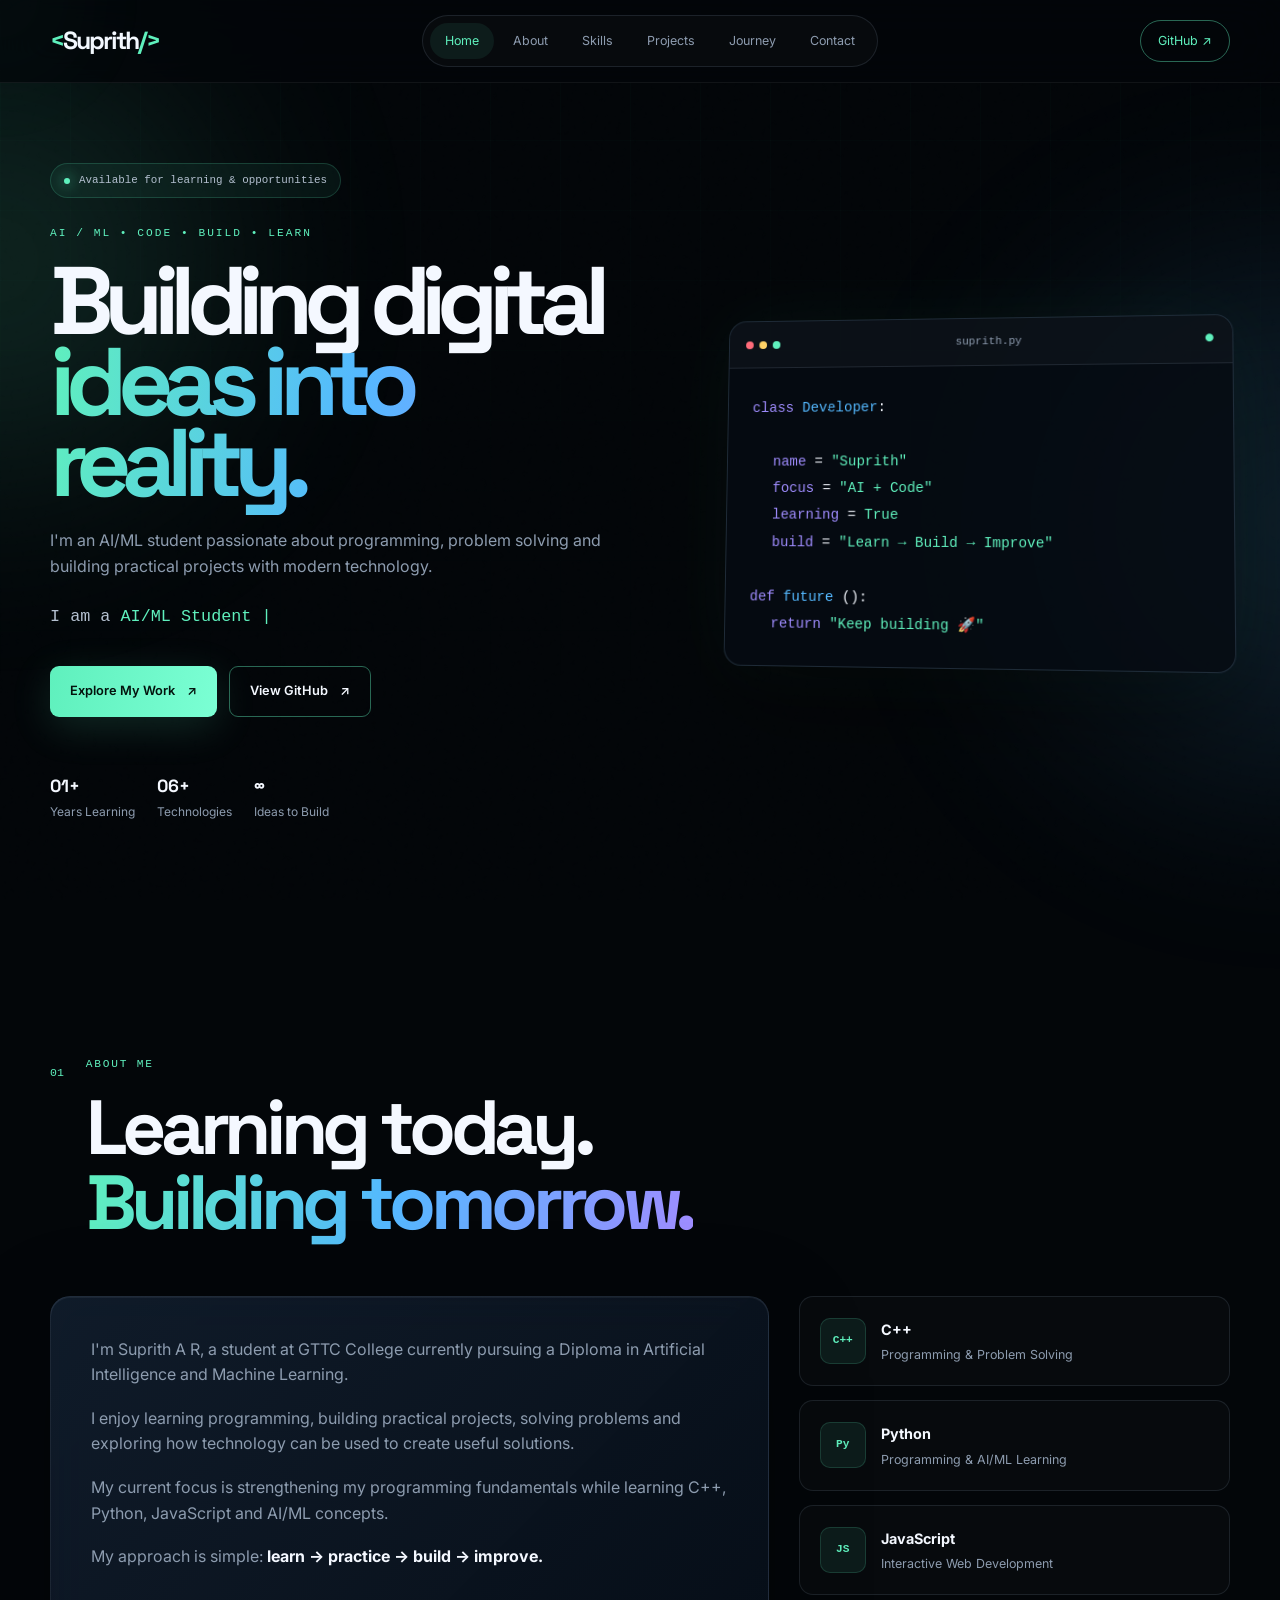
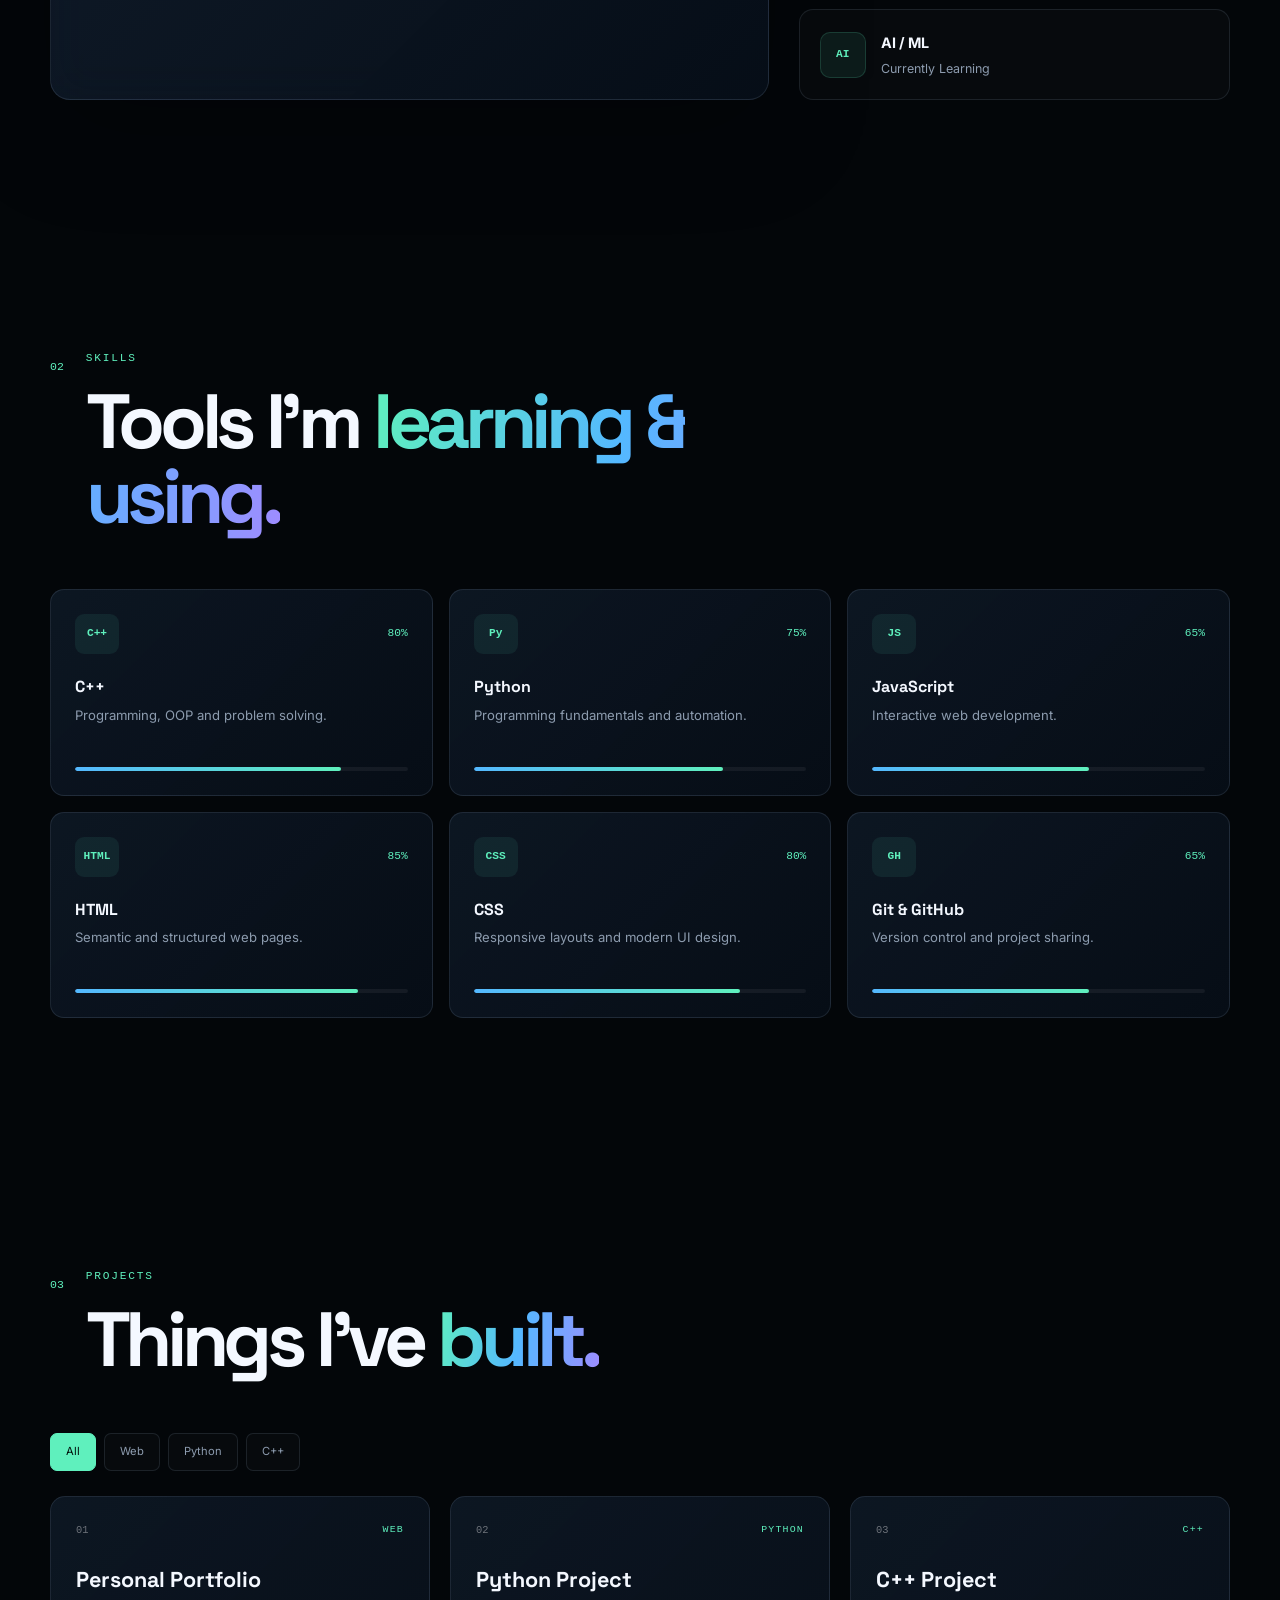
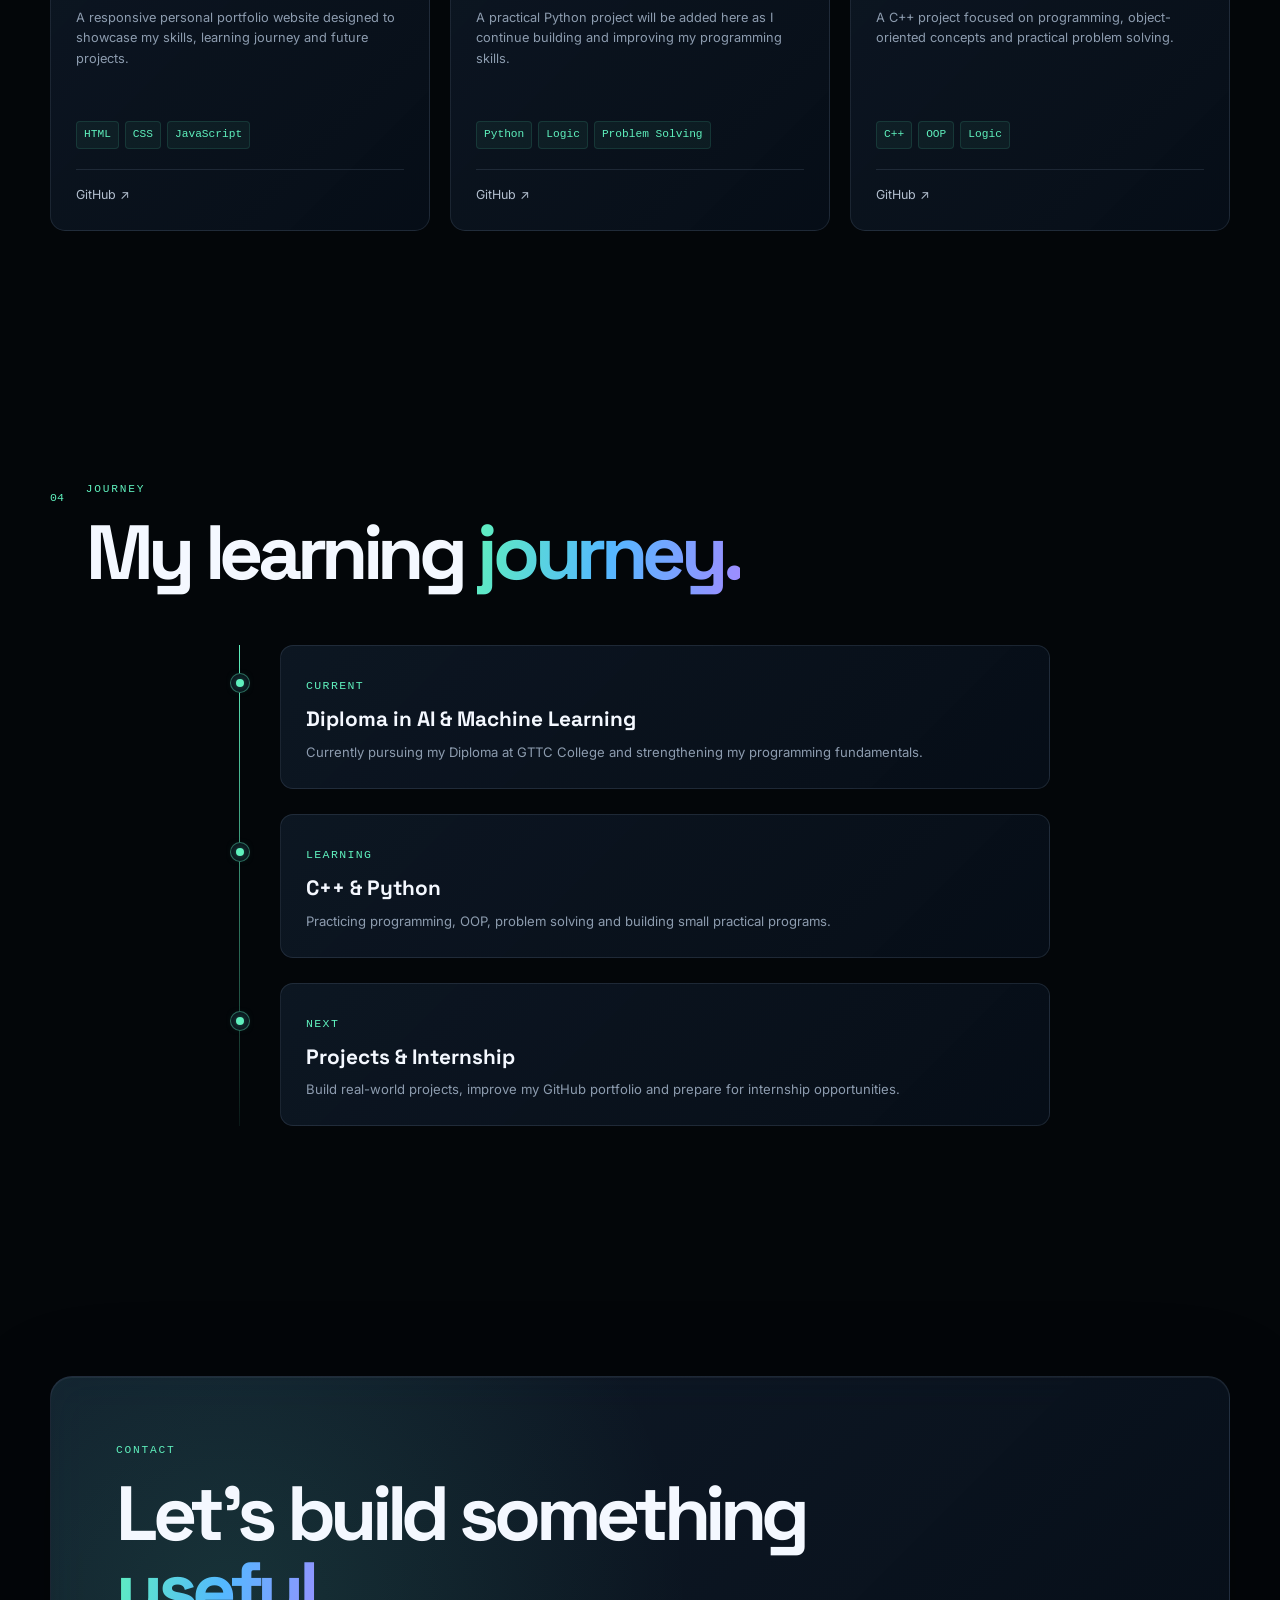
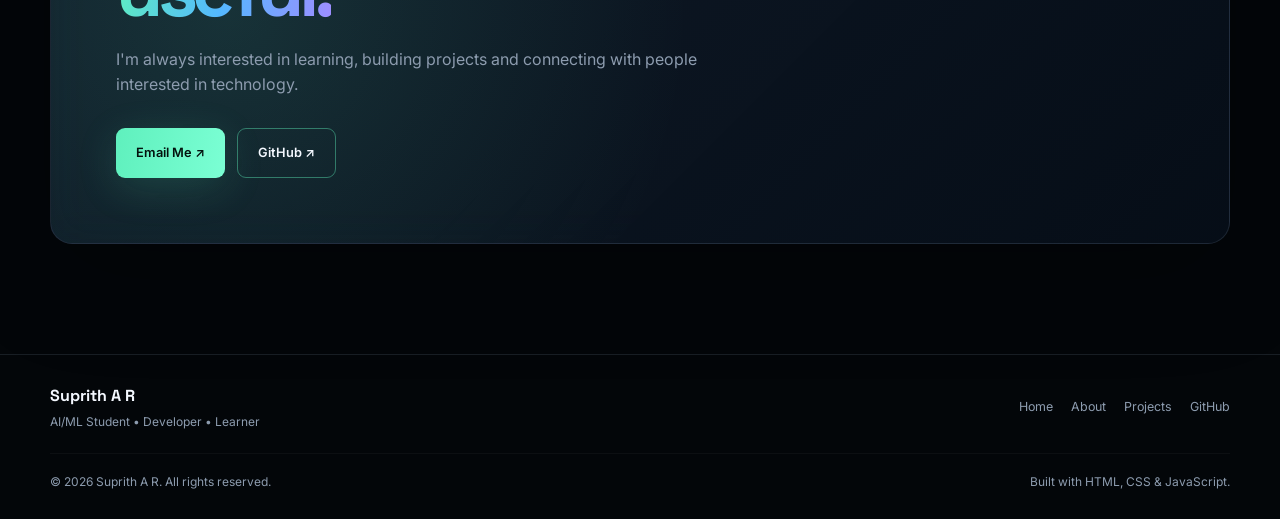
==== commit bc501773: "Add files via upload" ====
--- a/index.html
+++ b/index.html
@@ -11,7 +11,19 @@
 
     <title>Suprith A R | AI/ML Student Portfolio</title>
 
+    <meta name="theme-color" content="#030609">
+    <meta property="og:type" content="website">
+    <meta property="og:title" content="Suprith A R | AI/ML Student Portfolio">
+    <meta property="og:description" content="Suprith A R — AI/ML Student, C++ Developer, Python Developer and Web Developer.">
+    <meta name="twitter:card" content="summary">
+    <link rel="icon" href="data:image/svg+xml,%3Csvg xmlns='http://www.w3.org/2000/svg' viewBox='0 0 64 64'%3E%3Crect width='64' height='64' rx='14' fill='%23030609'/%3E%3Ctext x='32' y='44' font-family='monospace' font-size='36' font-weight='700' text-anchor='middle' fill='%235ff0bd'%3ES%3C/text%3E%3C/svg%3E">
+
+    <link rel="preconnect" href="https://fonts.googleapis.com">
+    <link rel="preconnect" href="https://fonts.gstatic.com" crossorigin>
+    <link rel="stylesheet" href="https://fonts.googleapis.com/css2?family=Inter:wght@400;500;600;700&family=Space+Grotesk:wght@500;600;700&display=swap">
     <link rel="stylesheet" href="style.css">
+
+    <noscript><style>.reveal { opacity: 1; translate: none; }</style></noscript>
 </head>
 
 <body>
@@ -41,6 +53,9 @@
             <button
                 id="menu-toggle"
                 class="menu-toggle"
+                type="button"
+                aria-expanded="false"
+                aria-controls="nav-links"
                 aria-label="Toggle navigation"
             >
                 ☰
@@ -636,13 +651,11 @@
 
                     <div class="project-links">
 
-                        <a href="#">
+                        <a href="https://github.com/suprith8453350791-hue" target="_blank" rel="noopener noreferrer">
                             GitHub ↗
                         </a>
 
-                        <a href="#">
-                            Live Demo ↗
-                        </a>
+                        <!-- Add your Live Demo link here once the site is deployed -->
 
                     </div>
 
@@ -688,7 +701,7 @@
 
                     <div class="project-links">
 
-                        <a href="#">
+                        <a href="https://github.com/suprith8453350791-hue" target="_blank" rel="noopener noreferrer">
                             GitHub ↗
                         </a>
 
@@ -736,7 +749,7 @@
 
                     <div class="project-links">
 
-                        <a href="#">
+                        <a href="https://github.com/suprith8453350791-hue" target="_blank" rel="noopener noreferrer">
                             GitHub ↗
                         </a>
 
--- a/style.css
+++ b/style.css
@@ -1,4 +1,3 @@
-@import url("https://fonts.googleapis.com/css2?family=Inter:wght@400;500;600;700&family=Space+Grotesk:wght@500;600;700&display=swap");
 
 /* =========================
    ROOT
@@ -219,6 +218,21 @@
 }
 
 
+/* HEADER SCROLLED */
+
+.site-header {
+    transition:
+        background 0.3s ease,
+        border-color 0.3s ease,
+        box-shadow 0.3s ease;
+}
+
+.site-header.scrolled {
+    background: rgba(3, 6, 9, 0.92);
+    border-bottom-color: rgba(95, 240, 189, 0.16);
+    box-shadow: 0 10px 40px rgba(0, 0, 0, 0.35);
+}
+
 /* LOGO */
 
 .logo {
@@ -665,6 +679,8 @@
 .hero h1 .gradient-text {
     display:
         block;
+    padding-bottom: 0.12em;
+    margin-bottom: -0.12em;
 }
 
 
@@ -863,7 +879,7 @@
         var(--muted);
 
     font-size:
-        0.65rem;
+        0.75rem;
 }
 
 
@@ -1205,7 +1221,7 @@
         var(--muted);
 
     font-size:
-        0.68rem;
+        0.78rem;
 }
 
 
@@ -1358,7 +1374,7 @@
         var(--muted);
 
     font-size:
-        0.72rem;
+        0.82rem;
 }
 
 .skill-bar {
@@ -1641,7 +1657,7 @@
         monospace;
 
     font-size:
-        0.6rem;
+        0.7rem;
 }
 
 .project-links {
@@ -1667,7 +1683,7 @@
         var(--muted-light);
 
     font-size:
-        0.68rem;
+        0.78rem;
 
     transition:
         0.2s ease;
@@ -1853,7 +1869,7 @@
         monospace;
 
     font-size:
-        0.63rem;
+        0.72rem;
 
     letter-spacing:
         0.12em;
@@ -2038,7 +2054,7 @@
         3px;
 
     font-size:
-        0.65rem;
+        0.75rem;
 }
 
 .footer-links {
@@ -2054,7 +2070,7 @@
         var(--muted);
 
     font-size:
-        0.7rem;
+        0.78rem;
 
     transition:
         0.2s ease;
@@ -2099,7 +2115,7 @@
 
 .footer-bottom p {
     font-size:
-        0.65rem;
+        0.75rem;
 }
 
 
@@ -2108,30 +2124,19 @@
 ========================= */
 
 .reveal {
-    opacity:
-        0;
-
-    transform:
-        translateY(30px);
-
+    opacity: 0;
+    translate: 0 30px;
     transition:
         opacity 0.8s ease,
-        transform
-        0.8s
-        cubic-bezier(
-            0.2,
-            0.8,
-            0.2,
-            1
-        );
+        translate 0.8s cubic-bezier(0.2, 0.8, 0.2, 1),
+        transform 0.35s ease,
+        border-color 0.35s ease,
+        box-shadow 0.35s ease;
 }
 
 .reveal.visible {
-    opacity:
-        1;
-
-    transform:
-        translateY(0);
+    opacity: 1;
+    translate: 0 0;
 }
 
 
@@ -2216,10 +2221,12 @@
             );
     }
 
-    .nav-pill,
+    .nav-pill {
+        display: contents;
+    }
+
     .nav-cta {
-        display:
-            none;
+        display: none;
     }
 
     .menu-toggle {
@@ -2384,7 +2391,7 @@
 
     .meta-item span {
         font-size:
-            0.57rem;
+            0.68rem;
     }
 
     .code-content {
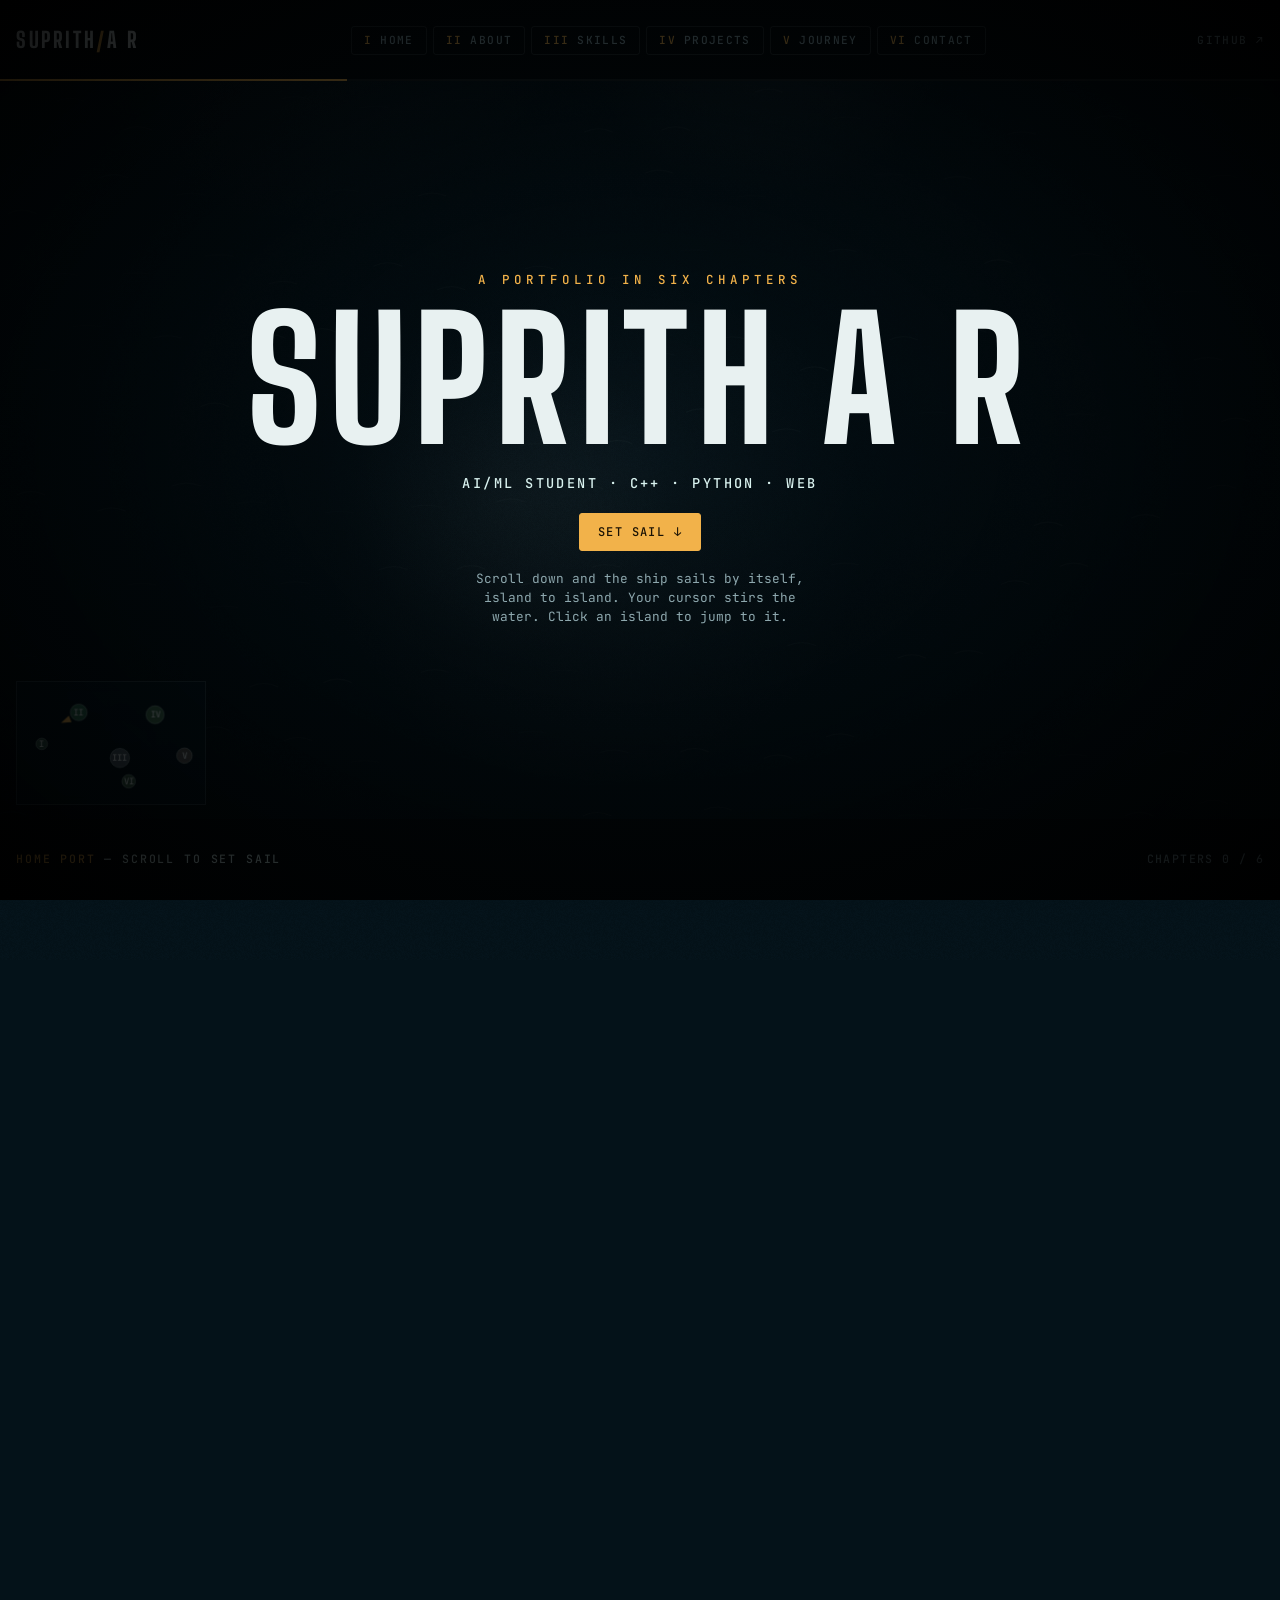
==== commit fdb45165: "Change print statement from 'Hello' to 'Goodbye'" ====
--- a/index.html
+++ b/index.html
@@ -1,993 +1,879 @@
-<!DOCTYPE html>
-<html lang="en">
-<head>
-    <meta charset="UTF-8">
-    <meta name="viewport" content="width=device-width, initial-scale=1.0">
-
-    <meta
-        name="description"
-        content="Suprith A R — AI/ML Student, C++ Developer, Python Developer and Web Developer."
-    >
-
-    <title>Suprith A R | AI/ML Student Portfolio</title>
-
-    <meta name="theme-color" content="#030609">
-    <meta property="og:type" content="website">
-    <meta property="og:title" content="Suprith A R | AI/ML Student Portfolio">
-    <meta property="og:description" content="Suprith A R — AI/ML Student, C++ Developer, Python Developer and Web Developer.">
-    <meta name="twitter:card" content="summary">
-    <link rel="icon" href="data:image/svg+xml,%3Csvg xmlns='http://www.w3.org/2000/svg' viewBox='0 0 64 64'%3E%3Crect width='64' height='64' rx='14' fill='%23030609'/%3E%3Ctext x='32' y='44' font-family='monospace' font-size='36' font-weight='700' text-anchor='middle' fill='%235ff0bd'%3ES%3C/text%3E%3C/svg%3E">
-
-    <link rel="preconnect" href="https://fonts.googleapis.com">
-    <link rel="preconnect" href="https://fonts.gstatic.com" crossorigin>
-    <link rel="stylesheet" href="https://fonts.googleapis.com/css2?family=Inter:wght@400;500;600;700&family=Space+Grotesk:wght@500;600;700&display=swap">
-    <link rel="stylesheet" href="style.css">
-
-    <noscript><style>.reveal { opacity: 1; translate: none; }</style></noscript>
-</head>
-
-<body>
-
-    <!-- Cursor Glow -->
-    <div class="cursor-glow"></div>
-
-    <!-- Background -->
-    <div class="grid-background"></div>
-    <div class="ambient ambient-one"></div>
-    <div class="ambient ambient-two"></div>
-    <div class="noise"></div>
-
-
-    <!-- =========================
-         NAVBAR
-    ========================== -->
-
-    <header class="site-header">
-
-        <nav class="nav-container">
-
-            <a href="#home" class="logo">
-                <span>&lt;</span>Suprith<span>/&gt;</span>
-            </a>
-
-            <button
-                id="menu-toggle"
-                class="menu-toggle"
-                type="button"
-                aria-expanded="false"
-                aria-controls="nav-links"
-                aria-label="Toggle navigation"
-            >
-                ☰
-            </button>
-
-            <div class="nav-pill">
-
-                <ul class="nav-links" id="nav-links">
-
-                    <li>
-                        <a href="#home" class="active">Home</a>
-                    </li>
-
-                    <li>
-                        <a href="#about">About</a>
-                    </li>
-
-                    <li>
-                        <a href="#skills">Skills</a>
-                    </li>
-
-                    <li>
-                        <a href="#projects">Projects</a>
-                    </li>
-
-                    <li>
-                        <a href="#journey">Journey</a>
-                    </li>
-
-                    <li>
-                        <a href="#contact">Contact</a>
-                    </li>
-
-                </ul>
-
-            </div>
-
-            <a
-                href="https://github.com/suprith8453350791-hue"
-                target="_blank"
-                rel="noopener noreferrer"
-                class="nav-cta"
-            >
-                GitHub ↗
-            </a>
-
-        </nav>
-
-    </header>
-
-
-    <main>
-
-        <!-- =========================
-             HERO
-        ========================== -->
-
-        <section class="hero section" id="home">
-
-            <div class="hero-content">
-
-                <div class="availability">
-                    <span class="availability-dot"></span>
-                    Available for learning & opportunities
-                </div>
-
-                <p class="hero-kicker">
-                    AI / ML • CODE • BUILD • LEARN
-                </p>
-
-                <h1>
-                    Building digital
-                    <span class="gradient-text">
-                        ideas into reality.
-                    </span>
-                </h1>
-
-                <p class="hero-description">
-                    I'm an AI/ML student passionate about programming,
-                    problem solving and building practical projects
-                    with modern technology.
-                </p>
-
-                <div class="typing-wrapper">
-                    <span>I am a </span>
-                    <span id="typing-text"></span>
-                    <span class="typing-cursor">|</span>
-                </div>
-
-                <div class="hero-buttons">
-
-                    <a href="#projects" class="btn btn-primary">
-                        Explore My Work
-                        <span>↗</span>
-                    </a>
-
-                    <a
-                        href="https://github.com/suprith8453350791-hue"
-                        target="_blank"
-                        rel="noopener noreferrer"
-                        class="btn btn-secondary"
-                    >
-                        View GitHub
-                        <span>↗</span>
-                    </a>
-
-                </div>
-
-                <div class="hero-meta">
-
-                    <div class="meta-item">
-                        <strong>01+</strong>
-                        <span>Years Learning</span>
-                    </div>
-
-                    <div class="meta-item">
-                        <strong>06+</strong>
-                        <span>Technologies</span>
-                    </div>
-
-                    <div class="meta-item">
-                        <strong>∞</strong>
-                        <span>Ideas to Build</span>
-                    </div>
-
-                </div>
-
-            </div>
-
-
-            <!-- Code Window -->
-
-            <div class="code-window">
-
-                <div class="window-header">
-
-                    <div class="window-dots">
-                        <span></span>
-                        <span></span>
-                        <span></span>
-                    </div>
-
-                    <span class="window-title">
-                        suprith.py
-                    </span>
-
-                    <span class="window-status">
-                        ●
-                    </span>
-
-                </div>
-
-                <div class="code-content">
-
-                    <div>
-                        <span class="code-purple">class</span>
-                        <span class="code-blue">Developer</span>:
-                    </div>
-
-                    <br>
-
-                    <div class="indent">
-                        <span class="code-purple">name</span>
-                        =
-                        <span class="code-green">
-                            "Suprith"
-                        </span>
-                    </div>
-
-                    <div class="indent">
-                        <span class="code-purple">focus</span>
-                        =
-                        <span class="code-green">
-                            "AI + Code"
-                        </span>
-                    </div>
-
-                    <div class="indent">
-                        <span class="code-purple">learning</span>
-                        =
-                        <span class="code-green">
-                            True
-                        </span>
-                    </div>
-
-                    <div class="indent">
-                        <span class="code-purple">build</span>
-                        =
-                        <span class="code-green">
-                            "Learn → Build → Improve"
-                        </span>
-                    </div>
-
-                    <br>
-
-                    <div>
-                        <span class="code-purple">def</span>
-                        <span class="code-blue">
-                            future
-                        </span>():
-                    </div>
-
-                    <div class="indent">
-                        <span class="code-purple">
-                            return
-                        </span>
-                        <span class="code-green">
-                            "Keep building 🚀"
-                        </span>
-                    </div>
-
-                </div>
-
-            </div>
-
-        </section>
-
-
-        <!-- =========================
-             ABOUT
-        ========================== -->
-
-        <section class="section about-section" id="about">
-
-            <div class="section-heading">
-
-                <span class="section-number">
-                    01
-                </span>
-
-                <div>
-                    <p class="section-kicker">
-                        ABOUT ME
-                    </p>
-
-                    <h2>
-                        Learning today.
-                        <span class="gradient-text">
-                            Building tomorrow.
-                        </span>
-                    </h2>
-                </div>
-
-            </div>
-
-
-            <div class="about-grid">
-
-                <div class="about-card glass-card">
-
-                    <p>
-                        I'm Suprith A R, a student at GTTC College
-                        currently pursuing a Diploma in Artificial
-                        Intelligence and Machine Learning.
-                    </p>
-
-                    <p>
-                        I enjoy learning programming, building
-                        practical projects, solving problems and
-                        exploring how technology can be used to
-                        create useful solutions.
-                    </p>
-
-                    <p>
-                        My current focus is strengthening my
-                        programming fundamentals while learning
-                        C++, Python, JavaScript and AI/ML concepts.
-                    </p>
-
-                    <p>
-                        My approach is simple:
-                        <strong>
-                            learn → practice → build → improve.
-                        </strong>
-                    </p>
-
-                </div>
-
-
-                <div class="about-side">
-
-                    <div class="mini-tech-card">
-                        <span class="mini-icon">C++</span>
-
-                        <div>
-                            <strong>C++</strong>
-                            <p>Programming & Problem Solving</p>
-                        </div>
-                    </div>
-
-
-                    <div class="mini-tech-card">
-                        <span class="mini-icon">Py</span>
-
-                        <div>
-                            <strong>Python</strong>
-                            <p>Programming & AI/ML Learning</p>
-                        </div>
-                    </div>
-
-
-                    <div class="mini-tech-card">
-                        <span class="mini-icon">JS</span>
-
-                        <div>
-                            <strong>JavaScript</strong>
-                            <p>Interactive Web Development</p>
-                        </div>
-                    </div>
-
-
-                    <div class="mini-tech-card">
-                        <span class="mini-icon">AI</span>
-
-                        <div>
-                            <strong>AI / ML</strong>
-                            <p>Currently Learning</p>
-                        </div>
-                    </div>
-
-                </div>
-
-            </div>
-
-        </section>
-
-
-        <!-- =========================
-             SKILLS
-        ========================== -->
-
-        <section class="section" id="skills">
-
-            <div class="section-heading">
-
-                <span class="section-number">
-                    02
-                </span>
-
-                <div>
-                    <p class="section-kicker">
-                        SKILLS
-                    </p>
-
-                    <h2>
-                        Tools I'm
-                        <span class="gradient-text">
-                            learning & using.
-                        </span>
-                    </h2>
-                </div>
-
-            </div>
-
-
-            <div class="skills-grid">
-
-                <div class="skill-card reveal">
-
-                    <div class="skill-top">
-                        <span class="skill-icon">C++</span>
-                        <span class="skill-percent">
-                            80%
-                        </span>
-                    </div>
-
-                    <h3>C++</h3>
-
-                    <p>
-                        Programming, OOP and problem solving.
-                    </p>
-
-                    <div class="skill-bar">
-                        <span style="width: 80%;"></span>
-                    </div>
-
-                </div>
-
-
-                <div class="skill-card reveal">
-
-                    <div class="skill-top">
-                        <span class="skill-icon">Py</span>
-                        <span class="skill-percent">
-                            75%
-                        </span>
-                    </div>
-
-                    <h3>Python</h3>
-
-                    <p>
-                        Programming fundamentals and automation.
-                    </p>
-
-                    <div class="skill-bar">
-                        <span style="width: 75%;"></span>
-                    </div>
-
-                </div>
-
-
-                <div class="skill-card reveal">
-
-                    <div class="skill-top">
-                        <span class="skill-icon">JS</span>
-                        <span class="skill-percent">
-                            65%
-                        </span>
-                    </div>
-
-                    <h3>JavaScript</h3>
-
-                    <p>
-                        Interactive web development.
-                    </p>
-
-                    <div class="skill-bar">
-                        <span style="width: 65%;"></span>
-                    </div>
-
-                </div>
-
-
-                <div class="skill-card reveal">
-
-                    <div class="skill-top">
-                        <span class="skill-icon">HTML</span>
-                        <span class="skill-percent">
-                            85%
-                        </span>
-                    </div>
-
-                    <h3>HTML</h3>
-
-                    <p>
-                        Semantic and structured web pages.
-                    </p>
-
-                    <div class="skill-bar">
-                        <span style="width: 85%;"></span>
-                    </div>
-
-                </div>
-
-
-                <div class="skill-card reveal">
-
-                    <div class="skill-top">
-                        <span class="skill-icon">CSS</span>
-                        <span class="skill-percent">
-                            80%
-                        </span>
-                    </div>
-
-                    <h3>CSS</h3>
-
-                    <p>
-                        Responsive layouts and modern UI design.
-                    </p>
-
-                    <div class="skill-bar">
-                        <span style="width: 80%;"></span>
-                    </div>
-
-                </div>
-
-
-                <div class="skill-card reveal">
-
-                    <div class="skill-top">
-                        <span class="skill-icon">GH</span>
-                        <span class="skill-percent">
-                            65%
-                        </span>
-                    </div>
-
-                    <h3>Git & GitHub</h3>
-
-                    <p>
-                        Version control and project sharing.
-                    </p>
-
-                    <div class="skill-bar">
-                        <span style="width: 65%;"></span>
-                    </div>
-
-                </div>
-
-            </div>
-
-        </section>
-
-
-        <!-- =========================
-             PROJECTS
-        ========================== -->
-
-        <section class="section" id="projects">
-
-            <div class="section-heading">
-
-                <span class="section-number">
-                    03
-                </span>
-
-                <div>
-                    <p class="section-kicker">
-                        PROJECTS
-                    </p>
-
-                    <h2>
-                        Things I've
-                        <span class="gradient-text">
-                            built.
-                        </span>
-                    </h2>
-                </div>
-
-            </div>
-
-
-            <div class="project-filters">
-
-                <button
-                    class="filter-button active"
-                    data-filter="all"
-                >
-                    All
-                </button>
-
-                <button
-                    class="filter-button"
-                    data-filter="web"
-                >
-                    Web
-                </button>
-
-                <button
-                    class="filter-button"
-                    data-filter="python"
-                >
-                    Python
-                </button>
-
-                <button
-                    class="filter-button"
-                    data-filter="cpp"
-                >
-                    C++
-                </button>
-
-            </div>
-
-
-            <div class="projects-grid">
-
-                <!-- Portfolio -->
-
-                <article
-                    class="project-card reveal"
-                    data-category="web"
-                >
-
-                    <div class="project-top">
-
-                        <span class="project-number">
-                            01
-                        </span>
-
-                        <span class="project-type">
-                            WEB
-                        </span>
-
-                    </div>
-
-                    <h3>
-                        Personal Portfolio
-                    </h3>
-
-                    <p>
-                        A responsive personal portfolio website
-                        designed to showcase my skills, learning
-                        journey and future projects.
-                    </p>
-
-                    <div class="project-tags">
-
-                        <span>HTML</span>
-                        <span>CSS</span>
-                        <span>JavaScript</span>
-
-                    </div>
-
-                    <div class="project-links">
-
-                        <a href="https://github.com/suprith8453350791-hue" target="_blank" rel="noopener noreferrer">
-                            GitHub ↗
-                        </a>
-
-                        <!-- Add your Live Demo link here once the site is deployed -->
-
-                    </div>
-
-                </article>
-
-
-                <!-- Python -->
-
-                <article
-                    class="project-card reveal"
-                    data-category="python"
-                >
-
-                    <div class="project-top">
-
-                        <span class="project-number">
-                            02
-                        </span>
-
-                        <span class="project-type">
-                            PYTHON
-                        </span>
-
-                    </div>
-
-                    <h3>
-                        Python Project
-                    </h3>
-
-                    <p>
-                        A practical Python project will be added
-                        here as I continue building and improving
-                        my programming skills.
-                    </p>
-
-                    <div class="project-tags">
-
-                        <span>Python</span>
-                        <span>Logic</span>
-                        <span>Problem Solving</span>
-
-                    </div>
-
-                    <div class="project-links">
-
-                        <a href="https://github.com/suprith8453350791-hue" target="_blank" rel="noopener noreferrer">
-                            GitHub ↗
-                        </a>
-
-                    </div>
-
-                </article>
-
-
-                <!-- C++ -->
-
-                <article
-                    class="project-card reveal"
-                    data-category="cpp"
-                >
-
-                    <div class="project-top">
-
-                        <span class="project-number">
-                            03
-                        </span>
-
-                        <span class="project-type">
-                            C++
-                        </span>
-
-                    </div>
-
-                    <h3>
-                        C++ Project
-                    </h3>
-
-                    <p>
-                        A C++ project focused on programming,
-                        object-oriented concepts and practical
-                        problem solving.
-                    </p>
-
-                    <div class="project-tags">
-
-                        <span>C++</span>
-                        <span>OOP</span>
-                        <span>Logic</span>
-
-                    </div>
-
-                    <div class="project-links">
-
-                        <a href="https://github.com/suprith8453350791-hue" target="_blank" rel="noopener noreferrer">
-                            GitHub ↗
-                        </a>
-
-                    </div>
-
-                </article>
-
-            </div>
-
-        </section>
-
-
-        <!-- =========================
-             JOURNEY
-        ========================== -->
-
-        <section class="section" id="journey">
-
-            <div class="section-heading">
-
-                <span class="section-number">
-                    04
-                </span>
-
-                <div>
-                    <p class="section-kicker">
-                        JOURNEY
-                    </p>
-
-                    <h2>
-                        My learning
-                        <span class="gradient-text">
-                            journey.
-                        </span>
-                    </h2>
-                </div>
-
-            </div>
-
-
-            <div class="timeline">
-
-                <div class="timeline-item reveal">
-
-                    <span class="timeline-dot"></span>
-
-                    <div class="timeline-content">
-
-                        <span class="timeline-date">
-                            CURRENT
-                        </span>
-
-                        <h3>
-                            Diploma in AI & Machine Learning
-                        </h3>
-
-                        <p>
-                            Currently pursuing my Diploma at
-                            GTTC College and strengthening my
-                            programming fundamentals.
-                        </p>
-
-                    </div>
-
-                </div>
-
-
-                <div class="timeline-item reveal">
-
-                    <span class="timeline-dot"></span>
-
-                    <div class="timeline-content">
-
-                        <span class="timeline-date">
-                            LEARNING
-                        </span>
-
-                        <h3>
-                            C++ & Python
-                        </h3>
-
-                        <p>
-                            Practicing programming, OOP,
-                            problem solving and building
-                            small practical programs.
-                        </p>
-
-                    </div>
-
-                </div>
-
-
-                <div class="timeline-item reveal">
-
-                    <span class="timeline-dot"></span>
-
-                    <div class="timeline-content">
-
-                        <span class="timeline-date">
-                            NEXT
-                        </span>
-
-                        <h3>
-                            Projects & Internship
-                        </h3>
-
-                        <p>
-                            Build real-world projects, improve
-                            my GitHub portfolio and prepare for
-                            internship opportunities.
-                        </p>
-
-                    </div>
-
-                </div>
-
-            </div>
-
-        </section>
-
-
-        <!-- =========================
-             CONTACT
-        ========================== -->
-
-        <section class="section contact-section" id="contact">
-
-            <div class="contact-card glass-card">
-
-                <p class="section-kicker">
-                    CONTACT
-                </p>
-
-                <h2>
-                    Let's build something
-                    <span class="gradient-text">
-                        useful.
-                    </span>
-                </h2>
-
-                <p>
-                    I'm always interested in learning,
-                    building projects and connecting with
-                    people interested in technology.
-                </p>
-
-                <div class="contact-buttons">
-
-                    <a
-                        href="mailto:suprith8453350791@gmail.com"
-                        class="btn btn-primary"
-                    >
-                        Email Me ↗
-                    </a>
-
-                    <a
-                        href="https://github.com/suprith8453350791-hue"
-                        target="_blank"
-                        rel="noopener noreferrer"
-                        class="btn btn-secondary"
-                    >
-                        GitHub ↗
-                    </a>
-
-                </div>
-
-            </div>
-
-        </section>
-
-    </main>
-
-
-    <!-- =========================
-         FOOTER
-    ========================== -->
-
-    <footer class="site-footer">
-
-        <div class="footer-content">
-
-            <div>
-                <strong>
-                    Suprith A R
-                </strong>
-
-                <p>
-                    AI/ML Student • Developer • Learner
-                </p>
-            </div>
-
-
-            <div class="footer-links">
-
-                <a href="#home">
-                    Home
-                </a>
-
-                <a href="#about">
-                    About
-                </a>
-
-                <a href="#projects">
-                    Projects
-                </a>
-
-                <a
-                    href="https://github.com/suprith8453350791-hue"
-                    target="_blank"
-                    rel="noopener noreferrer"
-                >
-                    GitHub
-                </a>
-
-            </div>
-
-        </div>
-
-
-        <div class="footer-bottom">
-
-            <p>
-                © <span id="year"></span>
-                Suprith A R. All rights reserved.
-            </p>
-
-            <p>
-                Built with HTML, CSS & JavaScript.
-            </p>
-
-        </div>
-
-    </footer>
-
-
-    <!-- JavaScript -->
-
-    <script src="script.js"></script>
-
-</body>
-</html>+<!doctype html><html><head><meta charset=utf8><meta name=viewport content="width=device-width,initial-scale=1,viewport-fit=cover"><style>:root{color-scheme:light;box-sizing:border-box;padding-top:env(safe-area-inset-top,0px);padding-bottom:env(safe-area-inset-bottom,0px)}html{scroll-padding-top:env(safe-area-inset-top,0px)}body{margin:0;padding:0;font:14px -apple-system,BlinkMacSystemFont,sans-serif;background:#fff;color:#000}img{max-width:100%}[hidden]:not([hidden=until-found i]){display:none!important}</style></head><body>
+<title>Suprith A R</title>
+<meta name="claude:viewport-fit-sides" content="cover">
+<link rel="preconnect" href="https://fonts.googleapis.com">
+<link rel="preconnect" href="https://fonts.gstatic.com" crossorigin>
+<link rel="stylesheet" href="https://fonts.googleapis.com/css2?family=Big+Shoulders+Display:wght@500;700;800&family=Instrument+Sans:wght@400;500;600&family=JetBrains+Mono:wght@400;500&display=swap">
+<style>
+/* Layout: full-screen night-sea canvas between two letterbox bars; a docked detail panel slides in beside the ship at each island. Single look by design (cinematic teal and lantern gold). */
+:root {
+  --sea: #041219;
+  --sea2: #0a2b3a;
+  --foam: #d9f2ef;
+  --fg: #e8f1f1;
+  --muted: #8ea8ae;
+  --gold: #f2b24a;
+  --coral: #ff6b5e;
+  --line: rgba(217, 242, 239, 0.16);
+  --bar: clamp(54px, 9vh, 88px);
+  --display: "Big Shoulders Display", "Arial Narrow", Impact, sans-serif;
+  --body: "Instrument Sans", system-ui, -apple-system, "Segoe UI", sans-serif;
+  --mono: "JetBrains Mono", ui-monospace, "SFMono-Regular", Menlo, monospace;
+  color-scheme: dark;
+}
+* { box-sizing: border-box; }
+html { scrollbar-width: none; }
+html::-webkit-scrollbar { display: none; }
+html.locked, html.locked body { overflow: hidden; }
+#track { width: 1px; }
+body {
+  margin: 0; background: var(--sea); color: var(--fg);
+  font-family: var(--body); font-size: 16px; line-height: 1.6;
+  padding-block: 0;
+  padding-left: max(16px, env(safe-area-inset-left, 0px));
+  padding-right: max(16px, env(safe-area-inset-right, 0px));
+}
+a { color: inherit; text-decoration: none; }
+button { font-family: inherit; color: inherit; }
+:focus-visible { outline: 2px solid var(--gold); outline-offset: 3px; }
+html.has-cursor, html.has-cursor a, html.has-cursor button, html.has-cursor canvas { cursor: none; }
+
+#sea { position: fixed; inset: 0; width: 100%; height: 100%; z-index: 0; display: block; }
+.vignette { position: fixed; inset: 0; z-index: 5; pointer-events: none; background: radial-gradient(ellipse at center, transparent 52%, rgba(0, 0, 0, 0.6) 100%); }
+.grain {
+  position: fixed; inset: -60px; z-index: 6; pointer-events: none; opacity: 0.1; mix-blend-mode: overlay;
+  background-size: 160px 160px; animation: grain .9s steps(6) infinite;
+}
+@keyframes grain { 0% { transform: translate(0, 0); } 20% { transform: translate(-30px, 18px); } 40% { transform: translate(22px, -26px); } 60% { transform: translate(-14px, -30px); } 80% { transform: translate(28px, 20px); } 100% { transform: translate(0, 0); } }
+
+/* cursor */
+.cur-dot, .cur-ring { position: fixed; left: 0; top: 0; pointer-events: none; z-index: 120; opacity: 0; transition: opacity .25s; }
+html.has-cursor.moved .cur-dot, html.has-cursor.moved .cur-ring { opacity: 1; }
+.cur-dot { width: 6px; height: 6px; margin: -3px 0 0 -3px; border-radius: 50%; background: var(--gold); }
+.cur-ring {
+  width: 36px; height: 36px; margin: -18px 0 0 -18px; border-radius: 50%; border: 1.5px solid var(--gold);
+  display: grid; place-items: center;
+  transition: opacity .25s, width .25s, height .25s, margin .25s, background .25s;
+}
+.cur-ring span { font: 500 10px/1 var(--mono); letter-spacing: .14em; text-transform: uppercase; color: #1a1204; opacity: 0; transition: opacity .2s; }
+.cur-ring.hot { width: 56px; height: 56px; margin: -28px 0 0 -28px; background: rgba(242, 178, 74, 0.18); }
+.cur-ring.label { width: 78px; height: 78px; margin: -39px 0 0 -39px; background: var(--gold); }
+.cur-ring.label span { opacity: 1; }
+
+/* letterbox bars */
+.bar {
+  position: fixed; left: 0; right: 0; z-index: 30; background: #000; display: flex; align-items: center; gap: 16px;
+  padding-left: max(16px, env(safe-area-inset-left, 0px)); padding-right: max(16px, env(safe-area-inset-right, 0px));
+}
+.bar.top { top: 0; height: calc(var(--bar) + env(safe-area-inset-top, 0px)); padding-top: env(safe-area-inset-top, 0px); }
+.bar.bottom { bottom: 0; height: calc(var(--bar) + env(safe-area-inset-bottom, 0px)); padding-bottom: env(safe-area-inset-bottom, 0px); justify-content: space-between; }
+.logo { font: 800 1.35rem/1 var(--display); letter-spacing: .12em; white-space: nowrap; }
+.logo i { font-style: normal; color: var(--gold); }
+nav.chart { display: flex; gap: 6px; flex: 1; min-width: 0; overflow-x: auto; scrollbar-width: none; justify-content: safe center; }
+nav.chart::-webkit-scrollbar { display: none; }
+.chip {
+  display: inline-flex; align-items: center; gap: 8px; padding: 8px 12px; border: 1px solid var(--line); border-radius: 3px;
+  background: transparent; font: 500 .7rem/1 var(--mono); letter-spacing: .12em; text-transform: uppercase; color: var(--muted);
+  cursor: pointer; white-space: nowrap; transition: color .2s, border-color .2s, background .2s;
+}
+.chip b { font-weight: 500; color: var(--gold); }
+.chip:hover { color: var(--fg); border-color: var(--gold); }
+.chip[aria-current="true"] { background: var(--gold); border-color: var(--gold); color: #1a1204; }
+.chip[aria-current="true"] b { color: #1a1204; }
+.chip.seen::after { content: ""; width: 5px; height: 5px; border-radius: 50%; background: var(--gold); }
+.chip[aria-current="true"].seen::after { background: #1a1204; }
+.gh { font: 500 .7rem/1 var(--mono); letter-spacing: .12em; text-transform: uppercase; color: var(--muted); white-space: nowrap; }
+.gh:hover { color: var(--gold); }
+.cap { font: 500 .72rem/1.4 var(--mono); letter-spacing: .16em; text-transform: uppercase; color: var(--foam); min-width: 0; overflow: hidden; text-overflow: ellipsis; white-space: nowrap; }
+.cap em { font-style: normal; color: var(--gold); }
+.meta { font: 500 .72rem/1.4 var(--mono); letter-spacing: .12em; text-transform: uppercase; color: var(--muted); white-space: nowrap; }
+
+/* minimap */
+.mini {
+  position: fixed; z-index: 20; width: 190px; height: 124px; border: 1px solid var(--line); background: rgba(4, 18, 25, 0.72); backdrop-filter: blur(6px);
+  left: max(16px, env(safe-area-inset-left, 0px)); bottom: calc(var(--bar) + env(safe-area-inset-bottom, 0px) + 14px);
+}
+.prog { position: absolute; left: 0; right: 0; bottom: 0; height: 2px; background: rgba(217, 242, 239, 0.1); }
+.prog i { display: block; height: 100%; width: 0; background: var(--gold); }
+
+/* toast */
+.toast {
+  position: fixed; z-index: 25; left: 50%; transform: translateX(-50%); width: max-content; max-width: calc(100vw - 32px);
+  bottom: calc(var(--bar) + env(safe-area-inset-bottom, 0px) + 18px);
+  padding: 10px 16px; background: rgba(0, 0, 0, 0.7); border: 1px solid var(--line); font: 500 .75rem/1.4 var(--mono); letter-spacing: .08em; text-align: center;
+  transition: opacity .6s;
+}
+.toast.off { opacity: 0; pointer-events: none; }
+
+/* detail panel */
+.panel {
+  position: fixed; z-index: 28; display: flex; flex-direction: column; min-width: 0;
+  right: max(16px, env(safe-area-inset-right, 0px));
+  top: calc(var(--bar) + env(safe-area-inset-top, 0px) + 14px);
+  bottom: calc(var(--bar) + env(safe-area-inset-bottom, 0px) + 14px);
+  width: min(470px, calc(100vw - 32px));
+  background: rgba(4, 18, 25, 0.86); backdrop-filter: blur(14px); border: 1px solid var(--line); border-radius: 4px;
+  opacity: 0; transform: translateX(28px); transition: opacity .45s ease, transform .45s ease;
+}
+.panel.open { opacity: 1; transform: none; }
+.p-scroll { flex: 1; min-height: 0; overflow-y: auto; padding: 26px 26px 12px; scrollbar-width: thin; }
+.p-foot { display: flex; gap: 10px; flex-wrap: wrap; padding: 14px 26px 22px; border-top: 1px solid var(--line); }
+.kick { font: 500 .72rem/1 var(--mono); letter-spacing: .24em; color: var(--gold); margin: 0 0 12px; }
+.panel h2 { margin: 0 0 22px; font: 800 clamp(2.2rem, 6vw, 3.2rem)/.95 var(--display); letter-spacing: .02em; text-transform: uppercase; text-wrap: balance; }
+.panel p { margin: 0 0 16px; color: var(--muted); }
+.panel p strong { color: var(--fg); font-weight: 600; }
+.btn {
+  display: inline-flex; align-items: center; gap: 8px; padding: 12px 18px; border: 1px solid var(--line); border-radius: 3px; background: transparent;
+  font: 500 .75rem/1 var(--mono); letter-spacing: .12em; text-transform: uppercase; cursor: pointer; color: var(--fg);
+}
+.btn:hover { border-color: var(--gold); }
+.btn.gold { background: var(--gold); border-color: var(--gold); color: #1a1204; font-weight: 500; }
+.status { display: inline-flex; align-items: center; gap: 10px; margin-bottom: 18px; font: 500 .72rem/1 var(--mono); color: var(--muted); letter-spacing: .06em; }
+.status b { width: 8px; height: 8px; border-radius: 50%; background: #3ddc97; animation: pulse 2s infinite; flex: none; }
+@keyframes pulse { 70% { box-shadow: 0 0 0 9px rgba(61, 220, 151, 0); } 0% { box-shadow: 0 0 0 0 rgba(61, 220, 151, .6); } }
+.role { font: 500 1rem/1.4 var(--mono); color: var(--fg) !important; }
+.role em { font-style: normal; color: var(--gold); }
+.caret { display: inline-block; width: 2px; height: 1.05em; background: var(--gold); margin-left: 3px; vertical-align: -.16em; animation: blink 1s steps(1) infinite; }
+@keyframes blink { 50% { opacity: 0; } }
+.stats { display: flex; gap: 12px 34px; flex-wrap: wrap; margin: 24px 0 8px; padding-top: 20px; border-top: 1px solid var(--line); }
+.stats div { min-width: 0; }
+.stats b { display: block; font: 800 2rem/1 var(--display); letter-spacing: .02em; }
+.stats span { font-size: .82rem; color: var(--muted); }
+.duo { display: grid; grid-template-columns: repeat(2, minmax(0, 1fr)); gap: 0; margin-top: 22px; border-top: 1px solid var(--line); border-left: 1px solid var(--line); }
+.duo div { padding: 14px; border-right: 1px solid var(--line); border-bottom: 1px solid var(--line); min-width: 0; }
+.duo i { display: block; font: 500 .72rem/1 var(--mono); font-style: normal; color: var(--gold); margin-bottom: 10px; }
+.duo b { display: block; font: 700 1.3rem/1.1 var(--display); letter-spacing: .04em; text-transform: uppercase; }
+.duo span { font-size: .8rem; color: var(--muted); }
+.sk { padding: 14px 0; border-top: 1px solid var(--line); }
+.sk:last-child { border-bottom: 1px solid var(--line); }
+.sk .row { display: flex; justify-content: space-between; align-items: baseline; gap: 12px; }
+.sk h3 { margin: 0; font: 700 1.35rem/1.1 var(--display); letter-spacing: .05em; text-transform: uppercase; }
+.sk .pct { font: 500 .8rem/1 var(--mono); color: var(--gold); font-variant-numeric: tabular-nums; }
+.sk p { margin: 4px 0 10px; font-size: .88rem; }
+.meter { height: 3px; background: var(--line); }
+.meter i { display: block; height: 100%; width: var(--p); background: linear-gradient(90deg, var(--gold), var(--coral)); animation: fill 1.2s cubic-bezier(.2, .7, .2, 1) both; }
+@keyframes fill { from { width: 0; } }
+.item { padding: 18px 0; border-top: 1px solid var(--line); }
+.item:last-child { border-bottom: 1px solid var(--line); }
+.item .tag { font: 500 .7rem/1 var(--mono); letter-spacing: .2em; color: var(--gold); }
+.item h3 { margin: 8px 0 8px; font: 700 1.55rem/1.05 var(--display); letter-spacing: .03em; text-transform: uppercase; }
+.item p { margin: 0 0 12px; font-size: .94rem; }
+.tags { display: flex; flex-wrap: wrap; gap: 6px; margin-bottom: 12px; }
+.tags span { font: 500 .7rem/1 var(--mono); padding: 6px 8px; border: 1px solid var(--line); color: var(--foam); }
+.item a.go { font: 500 .75rem/1 var(--mono); letter-spacing: .1em; text-transform: uppercase; color: var(--gold); }
+
+/* title card */
+.title {
+  position: fixed; inset: 0; z-index: 60; display: flex; flex-direction: column; align-items: center; justify-content: center; text-align: center; gap: 18px;
+  padding: calc(var(--bar) + 24px) max(16px, env(safe-area-inset-right, 0px)) calc(var(--bar) + 24px) max(16px, env(safe-area-inset-left, 0px));
+  background: radial-gradient(ellipse at center, rgba(4, 18, 25, 0.5), rgba(0, 0, 0, 0.92)); transition: opacity 1.1s ease;
+}
+.title.gone { opacity: 0; pointer-events: none; }
+.title .pre { font: 500 .78rem/1 var(--mono); letter-spacing: .4em; color: var(--gold); }
+.title h1 { margin: 0; font: 800 clamp(3.4rem, 15vw, 10.5rem)/.9 var(--display); letter-spacing: .05em; text-transform: uppercase; text-wrap: balance; }
+.title .sub { font: 500 .85rem/1.6 var(--mono); letter-spacing: .18em; color: var(--foam); text-transform: uppercase; max-width: 46ch; }
+.title .hint { font: 400 .8rem/1.5 var(--mono); color: var(--muted); max-width: 44ch; }
+
+@media (max-width: 720px) {
+  .panel { top: auto; height: min(60vh, 520px); }
+  .p-scroll { padding: 20px 18px 8px; }
+  .p-foot { padding: 12px 18px 16px; }
+  .gh, .meta.hide-sm, .logo { display: none; }
+  .mini { width: 132px; height: 88px; }
+  body.panel-open .mini { opacity: 0; pointer-events: none; }
+  .title .sub { letter-spacing: .1em; }
+}
+@media (prefers-reduced-motion: reduce) {
+  .grain, .meter i, .status b, .caret { animation: none; }
+  .panel { transition: opacity .2s; transform: none; }
+}
+</style>
+
+<div id="track" aria-hidden="true"></div>
+<canvas id="sea" aria-label="Animated sea map. Use the chapter buttons above to sail between islands."></canvas>
+<div class="vignette" aria-hidden="true"></div>
+<div class="grain" id="grain" aria-hidden="true"></div>
+<div class="cur-dot" aria-hidden="true"></div>
+<div class="cur-ring" aria-hidden="true"><span></span></div>
+
+<header class="bar top">
+  <a class="logo" href="https://github.com/suprith8453350791-hue" target="_blank" rel="noopener">SUPRITH<i>/</i>A R</a>
+  <nav class="chart" id="chart" aria-label="Chapters"></nav>
+  <a class="gh" href="https://github.com/suprith8453350791-hue" target="_blank" rel="noopener">GitHub ↗</a>
+  <div class="prog"><i id="prog"></i></div>
+</header>
+
+<footer class="bar bottom">
+  <div class="cap" id="cap">At sea</div>
+  <div class="meta" id="count">Chapters 0 / 6</div>
+</footer>
+
+<canvas id="mini" class="mini" aria-hidden="true"></canvas>
+<div class="toast off" id="toast"></div>
+
+<aside class="panel" id="panel" hidden role="dialog" aria-modal="false" aria-labelledby="ptitle">
+  <div class="p-scroll" id="pscroll" tabindex="-1">
+    <p class="kick" id="pkick"></p>
+    <h2 id="ptitle"></h2>
+
+    <div data-sec="home">
+      <span class="status"><b></b>Available for learning &amp; opportunities</span>
+      <p style="font:700 1.5rem/1.15 var(--display);letter-spacing:.03em;text-transform:uppercase;color:var(--fg)">Building digital ideas into reality.</p>
+      <p>I'm an AI/ML student passionate about programming, problem solving and building practical projects with modern technology.</p>
+      <p class="role">I am a <em id="role"></em><span class="caret"></span></p>
+      <div class="stats">
+        <div><b>01+</b><span>Years Learning</span></div>
+        <div><b>06+</b><span>Technologies</span></div>
+        <div><b>∞</b><span>Ideas to Build</span></div>
+      </div>
+    </div>
+
+    <div data-sec="about">
+      <p>I'm <strong>Suprith A R</strong>, a student at GTTC College currently pursuing a Diploma in Artificial Intelligence and Machine Learning.</p>
+      <p>I enjoy learning programming, building practical projects, solving problems and exploring how technology can be used to create useful solutions.</p>
+      <p>My current focus is strengthening my programming fundamentals while learning C++, Python, JavaScript and AI/ML concepts.</p>
+      <p>My approach is simple: <strong>learn → practice → build → improve.</strong></p>
+      <div class="duo">
+        <div><i>C++</i><b>C++</b><span>Programming &amp; Problem Solving</span></div>
+        <div><i>Py</i><b>Python</b><span>Programming &amp; AI/ML Learning</span></div>
+        <div><i>JS</i><b>JavaScript</b><span>Interactive Web Development</span></div>
+        <div><i>AI</i><b>AI / ML</b><span>Currently Learning</span></div>
+      </div>
+    </div>
+
+    <div data-sec="skills">
+      <p>Each pillar on the island stands as tall as the skill. These are the tools I'm learning and using.</p>
+      <div class="sk"><div class="row"><h3>C++</h3><span class="pct">80%</span></div><p>Programming, OOP and problem solving.</p><div class="meter"><i style="--p:80%"></i></div></div>
+      <div class="sk"><div class="row"><h3>Python</h3><span class="pct">75%</span></div><p>Programming fundamentals and automation.</p><div class="meter"><i style="--p:75%"></i></div></div>
+      <div class="sk"><div class="row"><h3>JavaScript</h3><span class="pct">65%</span></div><p>Interactive web development.</p><div class="meter"><i style="--p:65%"></i></div></div>
+      <div class="sk"><div class="row"><h3>HTML</h3><span class="pct">85%</span></div><p>Semantic and structured web pages.</p><div class="meter"><i style="--p:85%"></i></div></div>
+      <div class="sk"><div class="row"><h3>CSS</h3><span class="pct">80%</span></div><p>Responsive layouts and modern UI design.</p><div class="meter"><i style="--p:80%"></i></div></div>
+      <div class="sk"><div class="row"><h3>Git &amp; GitHub</h3><span class="pct">65%</span></div><p>Version control and project sharing.</p><div class="meter"><i style="--p:65%"></i></div></div>
+    </div>
+
+    <div data-sec="projects">
+      <div class="item"><div class="tag">01 · WEB</div><h3>Personal Portfolio</h3><p>A responsive personal portfolio website designed to showcase my skills, learning journey and future projects.</p><div class="tags"><span>HTML</span><span>CSS</span><span>JavaScript</span></div><a class="go" href="https://github.com/suprith8453350791-hue" target="_blank" rel="noopener">GitHub ↗</a></div>
+      <div class="item"><div class="tag">02 · PYTHON</div><h3>Python Project</h3><p>A practical Python project will be added here as I continue building and improving my programming skills.</p><div class="tags"><span>Python</span><span>Logic</span><span>Problem Solving</span></div><a class="go" href="https://github.com/suprith8453350791-hue" target="_blank" rel="noopener">GitHub ↗</a></div>
+      <div class="item"><div class="tag">03 · C++</div><h3>C++ Project</h3><p>A C++ project focused on programming, object-oriented concepts and practical problem solving.</p><div class="tags"><span>C++</span><span>OOP</span><span>Logic</span></div><a class="go" href="https://github.com/suprith8453350791-hue" target="_blank" rel="noopener">GitHub ↗</a></div>
+    </div>
+
+    <div data-sec="journey">
+      <div class="item"><div class="tag">CURRENT</div><h3>Diploma in AI &amp; Machine Learning</h3><p>Currently pursuing my Diploma at GTTC College and strengthening my programming fundamentals.</p></div>
+      <div class="item"><div class="tag">LEARNING</div><h3>C++ &amp; Python</h3><p>Practicing programming, OOP, problem solving and building small practical programs.</p></div>
+      <div class="item"><div class="tag">NEXT</div><h3>Projects &amp; Internship</h3><p>Build real-world projects, improve my GitHub portfolio and prepare for internship opportunities.</p></div>
+    </div>
+
+    <div data-sec="contact">
+      <p style="font:700 1.5rem/1.15 var(--display);letter-spacing:.03em;text-transform:uppercase;color:var(--fg)">Let's build something useful.</p>
+      <p>I'm always interested in learning, building projects and connecting with people interested in technology.</p>
+      <p><strong>Suprith A R</strong><br>AI/ML Student • Developer • Learner</p>
+      <a class="btn gold" href="https://github.com/suprith8453350791-hue" target="_blank" rel="noopener">GitHub ↗</a>
+    </div>
+  </div>
+  <div class="p-foot">
+    <button class="btn gold" id="pnext" type="button"></button>
+  </div>
+</aside>
+
+<div class="title" id="title">
+  <div class="pre">A PORTFOLIO IN SIX CHAPTERS</div>
+  <h1>Suprith A R</h1>
+  <div class="sub">AI/ML student · C++ · Python · Web</div>
+  <button class="btn gold" id="sail" type="button">Set sail ↓</button>
+  <div class="hint" id="hint0">Scroll down and the ship sails by itself, island to island. Your cursor stirs the water. Click an island to jump to it.</div>
+</div>
+
+<script>
+(() => {
+  const $ = s => document.querySelector(s);
+  const TAU = Math.PI * 2;
+  const clamp = (v, a, b) => Math.min(b, Math.max(a, v));
+  const reduce = matchMedia('(prefers-reduced-motion: reduce)').matches;
+  const fine = matchMedia('(pointer: fine)').matches;
+  const root = document.documentElement;
+  const WORLD = { w: 3200, h: 2000 };
+
+  const ISL = [
+    { id: 'home',     roman: 'I',   name: 'Home Port',          short: 'Home',     x: 420,  y: 1060, r: 90,  seed: 1.3, land: '#35594a', hill: '#3f6a58' },
+    { id: 'about',    roman: 'II',  name: 'Harbor of Learning', short: 'About',    x: 1050, y: 520,  r: 130, seed: 2.7, land: '#2f6b4f', hill: '#3d7c5e' },
+    { id: 'skills',   roman: 'III', name: 'The Skill Pillars',  short: 'Skills',   x: 1750, y: 1300, r: 150, seed: 4.1, land: '#4a5660', hill: '#5b6873' },
+    { id: 'projects', roman: 'IV',  name: 'Project Bay',        short: 'Projects', x: 2350, y: 560,  r: 140, seed: 5.9, land: '#3d6a4a', hill: '#4c7b59' },
+    { id: 'journey',  roman: 'V',   name: 'Journey Lighthouse', short: 'Journey',  x: 2850, y: 1260, r: 120, seed: 7.3, land: '#56524f', hill: '#69645f' },
+    { id: 'contact',  roman: 'VI',  name: 'Signal Fire',        short: 'Contact',  x: 1900, y: 1700, r: 105, seed: 8.8, land: '#3a5d46', hill: '#476f54' }
+  ];
+  const byId = {};
+  ISL.forEach((I, i) => {
+    byId[I.id] = I; I.i = i;
+    I.k = Array.from({ length: 40 }, (_, j) => { const a = j / 40 * TAU; return 1 + .12 * Math.sin(a * 3 + I.seed) + .08 * Math.sin(a * 5 + I.seed * 2.1) + .04 * Math.sin(a * 9 + I.seed * .7); });
+  });
+  const cr = I => I.r * 1.2 + 18;           /* hull collision radius */
+  const harbor = I => cr(I) + 90;           /* manual harbor-assist radius */
+
+  /* ---------- canvas ---------- */
+  const cv = $('#sea'), ctx = cv.getContext('2d');
+  const mini = $('#mini'), mctx = mini.getContext('2d');
+  let W = 0, H = 0, dpr = 1, mW = 0, mH = 0;
+  function resize() {
+    dpr = Math.min(2, devicePixelRatio || 1);
+    W = innerWidth; H = innerHeight;
+    cv.width = W * dpr; cv.height = H * dpr;
+    const r = mini.getBoundingClientRect(); mW = r.width; mH = r.height;
+    mini.width = mW * dpr; mini.height = mH * dpr;
+    document.getElementById('track').style.height = ((TOT + 1) * H) + 'px';
+  }
+
+  /* ---------- state ---------- */
+  const ship = { x: 0, y: 0, a: 0, v: 0 };
+  const cam = { x: 0, y: 0 };
+  let zoom = .92, t = 0, panelId = null, focusIsland = ISL[0], focus = 0, started = false, startT = 0, hoverId = null, sT = 0, jump = null, curDist = 0, curIdx = 0;
+  const visited = new Set();
+  const mouse = { x: innerWidth * .6, y: innerHeight * .4, wx: 0, wy: 0, active: false, over: true, lx: 0, ly: 0 };
+  let wake = [], ripples = [];
+  root.classList.add('locked');
+
+  /* ---------- route planning ---------- */
+  function segHit(a, b, cx, cy, rad) {
+    const dx = b.x - a.x, dy = b.y - a.y, L2 = dx * dx + dy * dy || 1;
+    const dStart = Math.hypot(a.x - cx, a.y - cy);
+    if (dStart < rad) {
+      const L = Math.sqrt(L2), dc = dStart || 1;
+      const dot = (dx * (cx - a.x) + dy * (cy - a.y)) / (L * dc);
+      return dot > .25 ? 0 : null;
+    }
+    const tt = clamp(((cx - a.x) * dx + (cy - a.y) * dy) / L2, 0, 1);
+    return Math.hypot(a.x + dx * tt - cx, a.y + dy * tt - cy) < rad ? tt : null;
+  }
+  function plan(from, to, skip) {
+    const path = [from, to];
+    for (let iter = 0; iter < 6; iter++) {
+      let changed = false;
+      for (let i = 0; i < path.length - 1; i++) {
+        const a = path[i], b = path[i + 1];
+        let bl = null, bt = 2;
+        for (const I of ISL) {
+          if (I.id === skip) continue;
+          const th = segHit(a, b, I.x, I.y, cr(I) + 30);
+          if (th !== null && th < bt) { bt = th; bl = I; }
+        }
+        if (bl) {
+          const L = Math.hypot(b.x - a.x, b.y - a.y) || 1, nx = -(b.y - a.y) / L, ny = (b.x - a.x) / L, R = cr(bl) + 90;
+          const c1 = { x: bl.x + nx * R, y: bl.y + ny * R }, c2 = { x: bl.x - nx * R, y: bl.y - ny * R };
+          const cost = c => Math.hypot(c.x - a.x, c.y - a.y) + Math.hypot(b.x - c.x, b.y - c.y);
+          const c = cost(c1) < cost(c2) ? c1 : c2;
+          c.x = clamp(c.x, 70, WORLD.w - 70); c.y = clamp(c.y, 70, WORLD.h - 70);
+          path.splice(i + 1, 0, c); changed = true; break;
+        }
+      }
+      if (!changed) break;
+    }
+    return path.slice(1);
+  }
+  function chaikin(pts, n) {
+    for (let it = 0; it < n; it++) {
+      const out = [pts[0]];
+      for (let i = 0; i < pts.length - 1; i++) {
+        const p = pts[i], q = pts[i + 1];
+        out.push({ x: .75 * p.x + .25 * q.x, y: .75 * p.y + .25 * q.y }, { x: .25 * p.x + .75 * q.x, y: .25 * p.y + .75 * q.y });
+      }
+      out.push(pts[pts.length - 1]); pts = out;
+    }
+    return pts;
+  }
+
+  /* docks: each island is approached from the side facing the previous stop */
+  const docks = [];
+  {
+    const h = ISL[0]; docks.push({ x: h.x - cr(h) - 44, y: h.y + 30 });
+    for (let k = 1; k < ISL.length; k++) {
+      const I = ISL[k], p = docks[k - 1], ang = Math.atan2(p.y - I.y, p.x - I.x), d = cr(I) + 44;
+      docks.push({ x: clamp(I.x + Math.cos(ang) * d, 70, WORLD.w - 70), y: clamp(I.y + Math.sin(ang) * d, 70, WORLD.h - 70) });
+    }
+  }
+  const P = [docks[0]], endIdx = [0];
+  for (let k = 0; k < ISL.length - 1; k++) {
+    const leg = chaikin([docks[k], ...plan(docks[k], docks[k + 1], ISL[k + 1].id)], 3);
+    for (let i = 1; i < leg.length; i++) P.push(leg[i]);
+    endIdx.push(P.length - 1);
+  }
+  for (const p of P) for (const I of ISL) {   /* keep the hull off the sand */
+    const dx = p.x - I.x, dy = p.y - I.y, d = Math.hypot(dx, dy) || 1, lim = cr(I) + 6;
+    if (d < lim) { p.x = I.x + dx / d * lim; p.y = I.y + dy / d * lim; }
+  }
+  const cum = [0];
+  for (let i = 1; i < P.length; i++) cum.push(cum[i - 1] + Math.hypot(P[i].x - P[i - 1].x, P[i].y - P[i - 1].y));
+  const stopDist = endIdx.map(i => cum[i]);
+  const pa = { x: 0, y: 0, a: 0, idx: 0 };
+  function posAt(d) {
+    d = clamp(d, 0, cum[cum.length - 1]);
+    let lo = 0, hi = cum.length - 2;
+    while (lo < hi) { const mid = (lo + hi + 1) >> 1; if (cum[mid] <= d) lo = mid; else hi = mid - 1; }
+    const a = P[lo], b = P[lo + 1], seg = cum[lo + 1] - cum[lo] || 1, f = (d - cum[lo]) / seg;
+    pa.x = a.x + (b.x - a.x) * f; pa.y = a.y + (b.y - a.y) * f; pa.a = Math.atan2(b.y - a.y, b.x - a.x); pa.idx = lo;
+    return pa;
+  }
+
+  /* timeline, measured in screen heights of scrolling */
+  const DW = 1.3, LG = 1.15, segs = [];
+  let TOT = 0;
+  for (let k = 0; k < ISL.length; k++) {
+    segs.push({ k, dwell: true, t0: TOT, t1: TOT + DW }); TOT += DW;
+    if (k < ISL.length - 1) { segs.push({ k, dwell: false, t0: TOT, t1: TOT + LG }); TOT += LG; }
+  }
+  function distAt(T) {
+    T = clamp(T, 0, TOT);
+    for (const s of segs) {
+      if (T <= s.t1) {
+        if (s.dwell) return stopDist[s.k];
+        const u = (T - s.t0) / (s.t1 - s.t0), e = u * u * (3 - 2 * u);
+        return stopDist[s.k] + (stopDist[s.k + 1] - stopDist[s.k]) * e;
+      }
+    }
+    return stopDist[stopDist.length - 1];
+  }
+  function dwellAt(T) {
+    for (const s of segs) if (s.dwell) {
+      const a = s.t0 + (s.k === 0 ? 0 : .12), b = s.t1 - (s.k === ISL.length - 1 ? 0 : .12);
+      if (T >= a && T <= b) return s.k;
+    }
+    return -1;
+  }
+  const centerOf = k => { const s = segs.find(q => q.dwell && q.k === k); return (s.t0 + s.t1) / 2; };
+  function jumpTo(k) {
+    if (!started) return;
+    const to = centerOf(k) * H, from = window.scrollY, dist = Math.abs(to - from) / H;
+    if (dist < .02) return;
+    jump = { from, to, t0: performance.now(), dur: reduce ? 1 : clamp(900 + dist * 380, 900, 4200) };
+  }
+  {
+    const p = posAt(0); ship.x = p.x; ship.y = p.y; ship.a = 0; cam.x = ship.x + 120; cam.y = ship.y;
+  }
+
+  /* ---------- panel ---------- */
+  const panel = $('#panel'), pscroll = $('#pscroll');
+  const secs = [...panel.querySelectorAll('[data-sec]')];
+  let hideTimer = 0;
+  function openPanel(id) {
+    const I = byId[id]; panelId = id; focusIsland = I;
+    $('#pkick').textContent = `CHAPTER ${I.roman} / VI`;
+    $('#ptitle').textContent = I.name;
+    secs.forEach(s => { s.hidden = s.dataset.sec !== id; });
+    const nextI = ISL[(I.i + 1) % ISL.length];
+    $('#pnext').textContent = id === 'contact' ? 'Back to Home Port ↑' : `Next: ${nextI.name} ↓`;
+    $('#pnext').dataset.go = nextI.i;
+    clearTimeout(hideTimer);
+    panel.hidden = false; pscroll.scrollTop = 0;
+    document.body.classList.add('panel-open');
+    requestAnimationFrame(() => requestAnimationFrame(() => panel.classList.add('open')));
+    if (id === 'skills') panel.querySelectorAll('.meter i').forEach(el => { el.style.animation = 'none'; void el.offsetWidth; el.style.animation = ''; });
+    visited.add(id); syncNav();
+  }
+  function hidePanel() {
+    if (!panelId) return;
+    panelId = null; panel.classList.remove('open'); document.body.classList.remove('panel-open');
+    clearTimeout(hideTimer); hideTimer = setTimeout(() => { if (!panelId) panel.hidden = true; }, 480);
+    syncNav();
+  }
+  $('#pnext').addEventListener('click', e => jumpTo(+e.currentTarget.dataset.go));
+
+  /* ---------- nav ---------- */
+  const chart = $('#chart');
+  ISL.forEach(I => {
+    const b = document.createElement('button');
+    b.className = 'chip'; b.type = 'button'; b.dataset.go = I.id;
+    b.innerHTML = `<b>${I.roman}</b>${I.short}`;
+    b.addEventListener('click', () => jumpTo(I.i));
+    chart.appendChild(b);
+  });
+  function syncNav() {
+    chart.querySelectorAll('.chip').forEach(b => {
+      b.classList.toggle('seen', visited.has(b.dataset.go));
+      b.setAttribute('aria-current', panelId === b.dataset.go ? 'true' : 'false');
+    });
+    $('#count').textContent = `Chapters ${visited.size} / 6`;
+  }
+  syncNav();
+
+  /* ---------- toast + title ---------- */
+  const toast = $('#toast');
+  function say(msg, ms) { toast.textContent = msg; toast.classList.remove('off'); clearTimeout(say.t); say.t = setTimeout(() => toast.classList.add('off'), ms || 6500); }
+  if (!fine) $('#hint0').textContent = 'Swipe up and the ship sails by itself. Tap an island to jump to it.';
+  function begin() {
+    if (started) return;
+    started = true; startT = performance.now(); root.classList.remove('locked');
+    $('#title').classList.add('gone');
+    setTimeout(() => { const el = $('#title'); if (el) el.remove(); }, 1300);
+    say(fine ? 'Keep scrolling and the ship sails on. Click an island to jump to it.' : 'Keep swiping and the ship sails on. Tap an island to jump to it.', 8000);
+  }
+  $('#sail').addEventListener('click', begin);
+  addEventListener('wheel', e => { if (!started && e.deltaY > 0) begin(); if (jump && Math.abs(e.deltaY) > 0) jump = null; }, { passive: true });
+  addEventListener('touchstart', () => { jump = null; }, { passive: true });
+  addEventListener('touchmove', () => { if (!started) begin(); }, { passive: true });
+  addEventListener('keydown', e => {
+    if (['ArrowDown', 'PageDown', ' '].includes(e.key) && !started) begin();
+    if (['ArrowDown', 'ArrowUp', 'PageDown', 'PageUp', ' ', 'Home', 'End'].includes(e.key)) jump = null;
+  });
+
+  /* ---------- input ---------- */
+  const ring = $('.cur-ring'), dotEl = $('.cur-dot'), ringLabel = ring.querySelector('span');
+  let rx = mouse.x, ry = mouse.y;
+  if (fine) root.classList.add('has-cursor');
+  const isUI = el => el && el.closest && el.closest('.bar, .panel, .mini, .title, .toast');
+  function toWorld(sx, sy) { return { x: cam.x + (sx - W / 2) / zoom, y: cam.y + (sy - H / 2) / zoom }; }
+  function islandAt(wx, wy) {
+    let best = null, bd = 1e9;
+    for (const I of ISL) { const d = Math.hypot(wx - I.x, wy - I.y); if (d < I.r * 1.25 + 30 && d < bd) { bd = d; best = I; } }
+    return best;
+  }
+  addEventListener('pointermove', e => {
+    mouse.x = e.clientX; mouse.y = e.clientY; mouse.active = true; mouse.over = !isUI(e.target);
+    root.classList.add('moved');
+    if (started && mouse.over && fine && Math.hypot(mouse.x - mouse.lx, mouse.y - mouse.ly) > 90) {
+      const w = toWorld(mouse.x, mouse.y); ripples.push({ x: w.x, y: w.y, r: 4, life: .55, k: 'f' });
+      mouse.lx = mouse.x; mouse.ly = mouse.y;
+    }
+  }, { passive: true });
+  document.addEventListener('pointerleave', () => { mouse.active = false; });
+  addEventListener('pointerdown', e => {
+    if (!started || isUI(e.target)) return;
+    const w = toWorld(e.clientX, e.clientY), I = islandAt(w.x, w.y);
+    ripples.push({ x: w.x, y: w.y, r: 6, life: 1, k: 'g' });
+    if (I) jumpTo(I.i);
+  });
+  document.addEventListener('pointerover', e => {
+    const hot = e.target.closest && e.target.closest('a, button');
+    ring.classList.toggle('hot', !!hot);
+  });
+  mini.addEventListener('pointerdown', e => {
+    if (!started) return;
+    const r = mini.getBoundingClientRect(), s = mW / WORLD.w;
+    const wx = (e.clientX - r.left) / s, wy = (e.clientY - r.top) / s;
+    let best = null, bd = 1e9;
+    for (const I of ISL) { const d = Math.hypot(wx - I.x, wy - I.y); if (d < bd) { bd = d; best = I; } }
+    if (best && bd < 380) jumpTo(best.i);
+    e.stopPropagation();
+  });
+
+  /* ---------- simulation ---------- */
+  const wrapA = a => { while (a > Math.PI) a -= TAU; while (a < -Math.PI) a += TAU; return a; };
+  const track = $('#track');
+  function update(dt) {
+    t += dt / 60;
+    if (jump) {
+      const u = clamp((performance.now() - jump.t0) / jump.dur, 0, 1), e = u < .5 ? 2 * u * u : 1 - Math.pow(-2 * u + 2, 2) / 2;
+      window.scrollTo(0, jump.from + (jump.to - jump.from) * e);
+      if (u >= 1) jump = null;
+    }
+    const target = (window.scrollY || 0) / H;
+    sT = reduce ? target : sT + (target - sT) * Math.min(1, .1 * dt);
+    const d = distAt(sT); curDist = d;
+    const p = posAt(d); curIdx = p.idx;
+    const dx = p.x - ship.x, dy = p.y - ship.y, moved = Math.hypot(dx, dy);
+    ship.x = p.x; ship.y = p.y; ship.v = moved / dt;
+    if (moved > .35) ship.a += wrapA(Math.atan2(dy, dx) - ship.a) * Math.min(1, .14 * dt);
+
+    const w = toWorld(mouse.x, mouse.y); mouse.wx = w.x; mouse.wy = w.y;
+    hoverId = null;
+    if (fine && started && mouse.over && mouse.active) { const I = islandAt(w.x, w.y); if (I) hoverId = I.id; }
+
+    const dk = (started && !jump && performance.now() - startT > 700) ? dwellAt(sT) : -1;
+    const wantId = dk >= 0 ? ISL[dk].id : null;
+    if (wantId !== panelId) { if (wantId) openPanel(wantId); else hidePanel(); }
+
+    if (ship.v > .5 && !reduce) {
+      wake.push({ x: ship.x - Math.cos(ship.a) * 26 + (Math.random() - .5) * 8, y: ship.y - Math.sin(ship.a) * 26 + (Math.random() - .5) * 8, r: 3, life: 1 });
+      if (wake.length > 140) wake.shift();
+    }
+    for (const q of wake) { q.r += .09 * dt; q.life -= .014 * dt; }
+    wake = wake.filter(q => q.life > 0);
+    for (const r of ripples) { r.r += 2.6 * dt; r.life -= .022 * dt; }
+    ripples = ripples.filter(r => r.life > 0);
+
+    /* camera: follows the ship, then frames the island while a chapter is open */
+    focus += ((panelId ? 1 : 0) - focus) * Math.min(1, .05 * dt);
+    const offx = W >= 720 ? 250 / zoom * focus : 0, offy = W < 720 ? H * .2 / zoom * focus : 0, f = .85 * focus;
+    let gx = ship.x * (1 - f) + focusIsland.x * f + offx + Math.cos(ship.a) * ship.v * 18 * (1 - focus);
+    let gy = ship.y * (1 - f) + focusIsland.y * f + offy + Math.sin(ship.a) * ship.v * 18 * (1 - focus);
+    if (fine && mouse.active) { gx += (mouse.x - W / 2) * .05 / zoom; gy += (mouse.y - H / 2) * .05 / zoom; }
+    const zt = panelId ? 1.18 : (started ? 1 : .92);
+    if (!started) { gx += Math.sin(t * .22) * 170 + 80; gy += Math.cos(t * .17) * 80; }
+    const k = Math.min(1, .07 * dt);
+    cam.x += (gx - cam.x) * k; cam.y += (gy - cam.y) * k; zoom += (zt - zoom) * Math.min(1, .04 * dt);
+
+    /* caption + progress */
+    if (((t * 60) | 0) % 8 === 0) {
+      const cap = $('#cap'), s = segs.find(q => sT <= q.t1) || segs[segs.length - 1];
+      if (panelId) cap.innerHTML = `<em>Chapter ${byId[panelId].roman}</em> — ${byId[panelId].name}`;
+      else if (!started) cap.innerHTML = `<em>Home Port</em> — scroll to set sail`;
+      else if (s.dwell) cap.innerHTML = `<em>Docked</em> — ${ISL[s.k].name}`;
+      else cap.innerHTML = `<em>Sailing</em> — to ${ISL[s.k + 1].name}`;
+      $('#prog').style.width = (clamp(sT / TOT, 0, 1) * 100).toFixed(1) + '%';
+    }
+  }
+
+  /* ---------- drawing ---------- */
+  function blob(I, s) {
+    const n = I.k.length, p = [];
+    for (let i = 0; i < n; i++) { const a = i / n * TAU, rr = I.r * I.k[i] * s; p.push([Math.cos(a) * rr, Math.sin(a) * rr]); }
+    const m = (a, b) => [(a[0] + b[0]) / 2, (a[1] + b[1]) / 2];
+    ctx.beginPath();
+    const s0 = m(p[n - 1], p[0]); ctx.moveTo(s0[0], s0[1]);
+    for (let i = 0; i < n; i++) { const e = m(p[i], p[(i + 1) % n]); ctx.quadraticCurveTo(p[i][0], p[i][1], e[0], e[1]); }
+    ctx.closePath();
+  }
+  const hash = (x, y) => { const s = Math.sin(x * 12.9898 + y * 78.233) * 43758.5453; return s - Math.floor(s); };
+  const A = reduce ? 0 : 1;
+
+  function drawWaves(x0, y0, x1, y1) {
+    const step = 86;
+    ctx.lineWidth = 1.2; ctx.lineCap = 'round';
+    for (let gy = Math.floor(y0 / step) * step; gy < y1; gy += step) {
+      for (let gx = Math.floor(x0 / step) * step; gx < x1; gx += step) {
+        const h = hash(gx, gy); if (h < .3) continue;
+        const px = gx + (h - .5) * 60 + (((gy / step) | 0) % 2) * 40, py = gy + (hash(gy, gx) - .5) * 50;
+        const ph = Math.sin(t * .9 * A + px * .011 + py * .017);
+        let boost = 0;
+        if (fine && mouse.active && mouse.over) { const dm = Math.hypot(px - mouse.wx, py - mouse.wy); if (dm < 180) boost = 1 - dm / 180; }
+        ctx.strokeStyle = `rgba(217,242,239,${.04 + .07 * (ph * .5 + .5) + boost * .45})`;
+        ctx.beginPath(); ctx.moveTo(px - 15, py); ctx.quadraticCurveTo(px, py - 5 - ph * 2.5 - boost * 7, px + 15, py); ctx.stroke();
+      }
+    }
+  }
+
+  function palm(x, y, s, ph) {
+    ctx.save(); ctx.translate(x, y); ctx.scale(s, s);
+    ctx.strokeStyle = '#1d4a35'; ctx.lineWidth = 3.2; ctx.lineCap = 'round';
+    for (let i = 0; i < 7; i++) {
+      const a = i / 7 * TAU + Math.sin(t * .8 * A + ph) * .06, ex = Math.cos(a) * 24, ey = Math.sin(a) * 24;
+      ctx.beginPath(); ctx.moveTo(0, 0); ctx.quadraticCurveTo(Math.cos(a) * 12 - Math.sin(a) * 5, Math.sin(a) * 12 + Math.cos(a) * 5, ex, ey); ctx.stroke();
+    }
+    ctx.fillStyle = '#6b4a32'; ctx.beginPath(); ctx.arc(0, 0, 3.4, 0, TAU); ctx.fill();
+    ctx.restore();
+  }
+  function glow(x, y, rad, rgb, a) {
+    const g = ctx.createRadialGradient(x, y, 0, x, y, rad);
+    g.addColorStop(0, `rgba(${rgb},${a})`); g.addColorStop(1, `rgba(${rgb},0)`);
+    ctx.fillStyle = g; ctx.beginPath(); ctx.arc(x, y, rad, 0, TAU); ctx.fill();
+  }
+
+  function drawIsland(I) {
+    const pulse = Math.sin(t * .8 * A + I.seed) * .5 + .5;
+    ctx.save(); ctx.translate(I.x, I.y);
+    blob(I, 1.6 + pulse * .04); ctx.fillStyle = 'rgba(60,170,175,0.13)'; ctx.fill();
+    blob(I, 1.34 + pulse * .03); ctx.fillStyle = 'rgba(90,205,200,0.17)'; ctx.fill();
+    blob(I, 1.12); ctx.strokeStyle = `rgba(217,242,239,${.28 + pulse * .22})`; ctx.lineWidth = 2; ctx.stroke();
+    blob(I, 1.02); ctx.fillStyle = '#bfae82'; ctx.fill();
+    blob(I, .84); ctx.fillStyle = I.land; ctx.fill();
+    blob(I, .55); ctx.fillStyle = I.hill; ctx.fill();
+    const s = I.r / 130;
+
+    if (I.id === 'home') {
+      const px0 = -I.r * 1.2 - 70, pw = I.r * .95 + 70;
+      ctx.fillStyle = '#6b4a32'; ctx.fillRect(px0, -7, pw, 14);
+      ctx.strokeStyle = 'rgba(0,0,0,.35)'; ctx.lineWidth = 1;
+      for (let x = px0 + 8; x < px0 + pw; x += 10) { ctx.beginPath(); ctx.moveTo(x, -7); ctx.lineTo(x, 7); ctx.stroke(); }
+      ctx.fillStyle = '#8a6040'; ctx.beginPath(); ctx.arc(px0 + 26, -2, 4, 0, TAU); ctx.fill();
+      ctx.globalCompositeOperation = 'lighter'; glow(px0 + 4, 0, 52, '255,200,110', .5 + Math.sin(t * 3 * A) * .08); ctx.globalCompositeOperation = 'source-over';
+      ctx.fillStyle = '#ffe3a8'; ctx.beginPath(); ctx.arc(px0 + 4, 0, 3, 0, TAU); ctx.fill();
+      palm(-8 * s, -26, .8, 1); palm(24, 22, .7, 2);
+    } else if (I.id === 'about') {
+      ctx.fillStyle = 'rgba(0,0,0,.28)'; ctx.fillRect(-16, -8, 44, 34);
+      ctx.fillStyle = '#8b5a3c'; ctx.fillRect(-22, -18, 44, 34);
+      ctx.strokeStyle = '#5a3724'; ctx.lineWidth = 2; ctx.beginPath(); ctx.moveTo(-22, -1); ctx.lineTo(22, -1); ctx.stroke();
+      ctx.fillStyle = '#6e4630'; ctx.fillRect(-22, -18, 44, 17);
+      ctx.globalCompositeOperation = 'lighter'; glow(12, 8, 34, '255,200,110', .4); ctx.globalCompositeOperation = 'source-over';
+      ctx.fillStyle = '#ffd88a'; ctx.fillRect(8, 5, 8, 6);
+      palm(48, -34, 1, 3); palm(-52, 30, .9, 4); palm(36, 48, .8, 5); palm(-42, -40, .75, 6);
+    } else if (I.id === 'skills') {
+      const pct = [80, 75, 65, 85, 80, 65], nm = ['C++', 'PY', 'JS', 'HTML', 'CSS', 'GIT'];
+      for (let i = 0; i < 6; i++) {
+        const a = i / 6 * TAU - Math.PI / 2, bx = Math.cos(a) * I.r * .46, by = Math.sin(a) * I.r * .46, L = pct[i] * .42;
+        ctx.strokeStyle = 'rgba(0,0,0,.34)'; ctx.lineWidth = 11; ctx.lineCap = 'round';
+        ctx.beginPath(); ctx.moveTo(bx, by); ctx.lineTo(bx + L * .7, by + L * .7); ctx.stroke();
+        ctx.globalCompositeOperation = 'lighter'; glow(bx, by, 16 + pct[i] * .26, '242,178,74', .18 + pct[i] / 360 + Math.sin(t * 2 * A + i) * .04); ctx.globalCompositeOperation = 'source-over';
+        ctx.fillStyle = '#c9d6d8'; ctx.beginPath(); ctx.arc(bx, by, 9, 0, TAU); ctx.fill();
+        ctx.fillStyle = '#f2b24a'; ctx.beginPath(); ctx.arc(bx, by, 4.2, 0, TAU); ctx.fill();
+        ctx.fillStyle = 'rgba(232,241,241,.9)'; ctx.font = '500 10px "JetBrains Mono", monospace'; ctx.textAlign = 'center';
+        ctx.fillText(nm[i], bx, by - 15);
+      }
+    } else if (I.id === 'projects') {
+      const cols = ['#f2b24a', '#38d6ff', '#ff6b5e'];
+      for (let i = 0; i < 3; i++) {
+        const a = -Math.PI / 2 + i * TAU / 3, bx = Math.cos(a) * I.r * .4, by = Math.sin(a) * I.r * .4;
+        ctx.fillStyle = 'rgba(0,0,0,.25)'; ctx.beginPath(); ctx.ellipse(bx + 4, by + 4, 6, 6, 0, 0, TAU); ctx.fill();
+        ctx.fillStyle = cols[i]; ctx.beginPath(); ctx.moveTo(bx, by - 5);
+        for (let j = 0; j <= 5; j++) ctx.lineTo(bx + 4 + j * 7, by - 5 + Math.sin(t * 3.2 * A + j * .8 + i) * 3);
+        for (let j = 5; j >= 0; j--) ctx.lineTo(bx + 4 + j * 7, by + 7 + Math.sin(t * 3.2 * A + j * .8 + i) * 3);
+        ctx.lineTo(bx, by + 7); ctx.closePath(); ctx.fill();
+        ctx.fillStyle = '#e8f1f1'; ctx.beginPath(); ctx.arc(bx, by, 3.4, 0, TAU); ctx.fill();
+      }
+      palm(-I.r * .62, I.r * .1, .8, 7);
+    } else if (I.id === 'journey') {
+      ctx.save(); ctx.rotate(t * .9 * A + 1);
+      ctx.globalCompositeOperation = 'lighter';
+      const g = ctx.createLinearGradient(0, 0, 440, 0); g.addColorStop(0, 'rgba(255,214,140,.55)'); g.addColorStop(1, 'rgba(255,214,140,0)');
+      ctx.fillStyle = g; ctx.beginPath(); ctx.moveTo(0, -6); ctx.lineTo(440, -70); ctx.lineTo(440, 70); ctx.lineTo(0, 6); ctx.closePath(); ctx.fill();
+      ctx.restore();
+      glow(0, 0, 70, '255,214,140', .35); ctx.globalCompositeOperation = 'source-over';
+      ctx.fillStyle = 'rgba(0,0,0,.3)'; ctx.beginPath(); ctx.arc(5, 6, 17, 0, TAU); ctx.fill();
+      ctx.fillStyle = '#e8e2d2'; ctx.beginPath(); ctx.arc(0, 0, 17, 0, TAU); ctx.fill();
+      ctx.fillStyle = '#c0463c'; ctx.beginPath(); ctx.arc(0, 0, 11, 0, TAU); ctx.fill();
+      ctx.fillStyle = '#f2b24a'; ctx.beginPath(); ctx.arc(0, 0, 4.5, 0, TAU); ctx.fill();
+    } else if (I.id === 'contact') {
+      ctx.globalCompositeOperation = 'lighter'; glow(0, 0, 120, '255,150,60', .34 + Math.sin(t * 5 * A) * .06); ctx.globalCompositeOperation = 'source-over';
+      ctx.strokeStyle = '#4a2f1f'; ctx.lineWidth = 6; ctx.lineCap = 'round';
+      ctx.beginPath(); ctx.moveTo(-14, 10); ctx.lineTo(14, -10); ctx.moveTo(-14, -10); ctx.lineTo(14, 10); ctx.stroke();
+      const cols = ['#ff7a2f', '#f2b24a', '#fff1c8'];
+      for (let i = 0; i < 3; i++) { ctx.fillStyle = cols[i]; ctx.beginPath(); ctx.arc(0, -i * 2, 11 - i * 3.2 + Math.sin(t * 13 * A + i * 2) * 2, 0, TAU); ctx.fill(); }
+      for (let i = 0; i < 6; i++) {
+        const ph = (t * .35 * A + i / 6) % 1;
+        ctx.fillStyle = `rgba(200,210,215,${(1 - ph) * .14})`; ctx.beginPath(); ctx.arc(Math.sin(ph * 5 + i) * 10 + ph * 18, -ph * 80, 6 + ph * 15, 0, TAU); ctx.fill();
+      }
+      ctx.fillStyle = '#d9c9a0'; ctx.beginPath(); ctx.moveTo(-60, 36); ctx.lineTo(-38, 20); ctx.lineTo(-16, 36); ctx.closePath(); ctx.fill();
+      ctx.fillStyle = '#9c8a60'; ctx.beginPath(); ctx.moveTo(-38, 20); ctx.lineTo(-38, 36); ctx.lineTo(-16, 36); ctx.closePath(); ctx.fill();
+    }
+    ctx.restore();
+
+    /* label */
+    const on = hoverId === I.id, dim = panelId && panelId !== I.id;
+    ctx.save(); ctx.translate(I.x, I.y - I.r * 1.45 - 26); ctx.textAlign = 'center';
+    ctx.globalAlpha = dim ? .35 : (on ? 1 : .88);
+    try { ctx.letterSpacing = '3px'; } catch (e) {}
+    ctx.fillStyle = '#f2b24a'; ctx.font = '500 11px "JetBrains Mono", monospace'; ctx.fillText(`CHAPTER ${I.roman}`, 0, 0);
+    try { ctx.letterSpacing = '2px'; } catch (e) {}
+    ctx.fillStyle = on ? '#f2b24a' : '#e8f1f1'; ctx.font = `700 ${on ? 28 : 25}px "Big Shoulders Display", Impact, sans-serif`; ctx.fillText(I.name.toUpperCase(), 0, 28);
+    try { ctx.letterSpacing = '0px'; } catch (e) {}
+    ctx.restore();
+    if (on && !panelId) {
+      ctx.save(); ctx.translate(I.x, I.y); ctx.strokeStyle = 'rgba(242,178,74,.8)'; ctx.lineWidth = 2; ctx.setLineDash([6, 10]); ctx.lineDashOffset = -t * 20;
+      ctx.beginPath(); ctx.arc(0, 0, I.r * 1.55, 0, TAU); ctx.stroke(); ctx.restore();
+    }
+  }
+
+  function drawShip() {
+    ctx.save(); ctx.translate(ship.x, ship.y);
+    const bob = 1 + Math.sin(t * 2.2 * A) * .015; ctx.scale(bob, bob); ctx.rotate(ship.a);
+    ctx.fillStyle = 'rgba(0,0,0,.32)'; ctx.beginPath(); ctx.ellipse(4, 7, 36, 15, 0, 0, TAU); ctx.fill();
+    const hull = () => { ctx.beginPath(); ctx.moveTo(36, 0); ctx.quadraticCurveTo(22, -14, -14, -13); ctx.lineTo(-27, -9); ctx.lineTo(-27, 9); ctx.lineTo(-14, 13); ctx.quadraticCurveTo(22, 14, 36, 0); ctx.closePath(); };
+    hull(); ctx.fillStyle = '#6b4630'; ctx.fill(); ctx.strokeStyle = '#2f1d12'; ctx.lineWidth = 2; ctx.stroke();
+    ctx.save(); ctx.scale(.82, .68); hull(); ctx.fillStyle = '#a47a52'; ctx.fill(); ctx.restore();
+    ctx.strokeStyle = 'rgba(60,35,20,.4)'; ctx.lineWidth = 1;
+    for (let x = -20; x < 28; x += 8) { ctx.beginPath(); ctx.moveTo(x, -8); ctx.lineTo(x, 8); ctx.stroke(); }
+    const sail = (x, w, h) => {
+      ctx.fillStyle = '#efe9d8'; ctx.strokeStyle = 'rgba(40,30,20,.5)'; ctx.lineWidth = 1;
+      ctx.beginPath(); ctx.moveTo(x + 2, -h); ctx.quadraticCurveTo(x - w, 0, x + 2, h); ctx.quadraticCurveTo(x + 6, 0, x + 2, -h); ctx.fill(); ctx.stroke();
+      ctx.fillStyle = '#3a2518'; ctx.beginPath(); ctx.arc(x, 0, 2.6, 0, TAU); ctx.fill();
+    };
+    sail(-10, 8, 17); sail(9, 10, 21);
+    ctx.fillStyle = '#ff6b5e'; ctx.beginPath(); ctx.moveTo(-27, 0); ctx.lineTo(-36, -4 + Math.sin(t * 8 * A) * 2); ctx.lineTo(-36, 4 + Math.sin(t * 8 * A + 1) * 2); ctx.closePath(); ctx.fill();
+    ctx.globalCompositeOperation = 'lighter'; glow(33, 0, 26, '255,200,110', .5); ctx.globalCompositeOperation = 'source-over';
+    ctx.fillStyle = '#ffe3a8'; ctx.beginPath(); ctx.arc(32, 0, 2.2, 0, TAU); ctx.fill();
+    ctx.restore();
+  }
+
+  const clouds = Array.from({ length: 9 }, (_, i) => ({ x: hash(i, 1) * 4200, y: hash(i, 2) * 2400, r: 140 + hash(i, 3) * 160 }));
+  const wrapMod = (v, m) => ((v % m) + m) % m;
+
+  function render() {
+    ctx.setTransform(dpr, 0, 0, dpr, 0, 0);
+    const bg = ctx.createLinearGradient(0, 0, 0, H); bg.addColorStop(0, '#08202c'); bg.addColorStop(1, '#041219');
+    ctx.fillStyle = bg; ctx.fillRect(0, 0, W, H);
+    ctx.save(); ctx.translate(W / 2, H / 2); ctx.scale(zoom, zoom); ctx.translate(-cam.x, -cam.y);
+    const hw = W / 2 / zoom + 120, hh = H / 2 / zoom + 120;
+    drawWaves(cam.x - hw, cam.y - hh, cam.x + hw, cam.y + hh);
+
+    /* map edge */
+    ctx.save(); ctx.fillStyle = 'rgba(0,0,0,.5)'; ctx.beginPath();
+    ctx.rect(cam.x - hw - 400, cam.y - hh - 400, hw * 2 + 800, hh * 2 + 800); ctx.rect(0, 0, WORLD.w, WORLD.h); ctx.fill('evenodd');
+    ctx.strokeStyle = 'rgba(242,178,74,.35)'; ctx.setLineDash([14, 12]); ctx.lineWidth = 2; ctx.strokeRect(0, 0, WORLD.w, WORLD.h);
+    ctx.setLineDash([]); ctx.fillStyle = 'rgba(242,178,74,.5)'; ctx.font = '500 12px "JetBrains Mono", monospace'; ctx.textAlign = 'center';
+    try { ctx.letterSpacing = '4px'; } catch (e) {}
+    ctx.fillText('HERE THE MAP ENDS', WORLD.w / 2, -18); try { ctx.letterSpacing = '0px'; } catch (e) {}
+    ctx.restore();
+
+    for (const I of ISL) drawIsland(I);
+
+    /* voyage route */
+    ctx.save(); ctx.lineCap = 'round'; ctx.lineWidth = 2.4; ctx.setLineDash([3, 11]);
+    ctx.strokeStyle = 'rgba(217,242,239,.22)'; ctx.beginPath();
+    P.forEach((q, i) => i ? ctx.lineTo(q.x, q.y) : ctx.moveTo(q.x, q.y)); ctx.stroke();
+    ctx.strokeStyle = 'rgba(242,178,74,.8)'; ctx.beginPath(); ctx.moveTo(P[0].x, P[0].y);
+    for (let i = 1; i <= curIdx; i++) ctx.lineTo(P[i].x, P[i].y);
+    ctx.lineTo(ship.x, ship.y); ctx.stroke(); ctx.restore();
+
+    for (const p of wake) { ctx.fillStyle = `rgba(217,242,239,${p.life * .3})`; ctx.beginPath(); ctx.arc(p.x, p.y, p.r, 0, TAU); ctx.fill(); }
+    for (const r of ripples) { ctx.strokeStyle = r.k === 'f' ? `rgba(217,242,239,${r.life * .5})` : `rgba(242,178,74,${r.life * .8})`; ctx.lineWidth = 2; ctx.beginPath(); ctx.arc(r.x, r.y, r.r, 0, TAU); ctx.stroke(); }
+    drawShip();
+    ctx.restore();
+
+    /* drifting fog */
+    ctx.save(); ctx.globalAlpha = 1;
+    for (const c of clouds) {
+      const px = wrapMod(c.x - cam.x * 1.5 * zoom + t * 6 * A, W + 900) - 450, py = wrapMod(c.y - cam.y * 1.5 * zoom, H + 700) - 350;
+      const g = ctx.createRadialGradient(px, py, 0, px, py, c.r);
+      g.addColorStop(0, 'rgba(190,220,225,0.07)'); g.addColorStop(1, 'rgba(190,220,225,0)');
+      ctx.fillStyle = g; ctx.beginPath(); ctx.arc(px, py, c.r, 0, TAU); ctx.fill();
+    }
+    ctx.restore();
+  }
+
+  function renderMini() {
+    mctx.setTransform(dpr, 0, 0, dpr, 0, 0); mctx.clearRect(0, 0, mW, mH);
+    const s = mW / WORLD.w;
+    mctx.font = '500 9px "JetBrains Mono", monospace'; mctx.textAlign = 'center'; mctx.textBaseline = 'middle';
+    for (const I of ISL) {
+      mctx.fillStyle = I.land; mctx.beginPath(); mctx.arc(I.x * s, I.y * s, Math.max(4, I.r * s * 1.1), 0, TAU); mctx.fill();
+      mctx.strokeStyle = visited.has(I.id) ? '#f2b24a' : 'rgba(217,242,239,.35)'; mctx.lineWidth = 1; mctx.stroke();
+      mctx.fillStyle = '#e8f1f1'; mctx.fillText(I.roman, I.x * s, I.y * s + .5);
+    }
+    mctx.strokeStyle = 'rgba(217,242,239,.35)'; mctx.lineWidth = 1;
+    mctx.strokeRect((cam.x - W / 2 / zoom) * s, (cam.y - H / 2 / zoom) * s, W / zoom * s, H / zoom * s);
+    mctx.save(); mctx.translate(ship.x * s, ship.y * s); mctx.rotate(ship.a);
+    mctx.fillStyle = '#f2b24a'; mctx.beginPath(); mctx.moveTo(6, 0); mctx.lineTo(-4, -3.5); mctx.lineTo(-4, 3.5); mctx.closePath(); mctx.fill(); mctx.restore();
+  }
+
+  /* ---------- cursor ring ---------- */
+  function placeCursor() {
+    dotEl.style.transform = `translate(${mouse.x}px, ${mouse.y}px)`;
+    rx += (mouse.x - rx) * .22; ry += (mouse.y - ry) * .22;
+    ring.style.transform = `translate(${rx}px, ${ry}px)`;
+    const lab = !!hoverId;
+    if (lab !== ring.classList.contains('label')) { ring.classList.toggle('label', lab); }
+    if (lab) ringLabel.textContent = 'Sail';
+  }
+
+  /* ---------- roles typing ---------- */
+  const roleEl = $('#role'), roles = ['AI/ML Student', 'C++ Developer', 'Python Developer', 'Web Developer'];
+  if (reduce) roleEl.textContent = roles[0];
+  else {
+    let ri = 0, ci = roles[0].length, del = true; roleEl.textContent = roles[0];
+    const step = () => {
+      const w = roles[ri]; ci += del ? -1 : 1; roleEl.textContent = w.slice(0, ci);
+      let wait = del ? 36 : 85;
+      if (!del && ci === w.length) { del = true; wait = 1500; } else if (del && ci === 0) { del = false; ri = (ri + 1) % roles.length; wait = 350; }
+      setTimeout(step, wait);
+    };
+    setTimeout(step, 1500);
+  }
+
+  /* ---------- film grain ---------- */
+  {
+    const c = document.createElement('canvas'); c.width = c.height = 160; const g = c.getContext('2d'), d = g.createImageData(160, 160);
+    for (let i = 0; i < d.data.length; i += 4) { const v = Math.random() * 255; d.data[i] = d.data[i + 1] = d.data[i + 2] = v; d.data[i + 3] = 255; }
+    g.putImageData(d, 0, 0);
+    try { $('#grain').style.backgroundImage = `url(${c.toDataURL('image/png')})`; } catch (e) {}
+  }
+
+  /* ---------- loop ---------- */
+  addEventListener('resize', resize);
+  resize();
+  let last = performance.now();
+  function frame(now) {
+    const dt = Math.min(3, (now - last) / 16.667); last = now;
+    update(dt); render(); renderMini(); placeCursor();
+    requestAnimationFrame(frame);
+  }
+  requestAnimationFrame(frame);
+})();
+</script>
+
+</body></html>
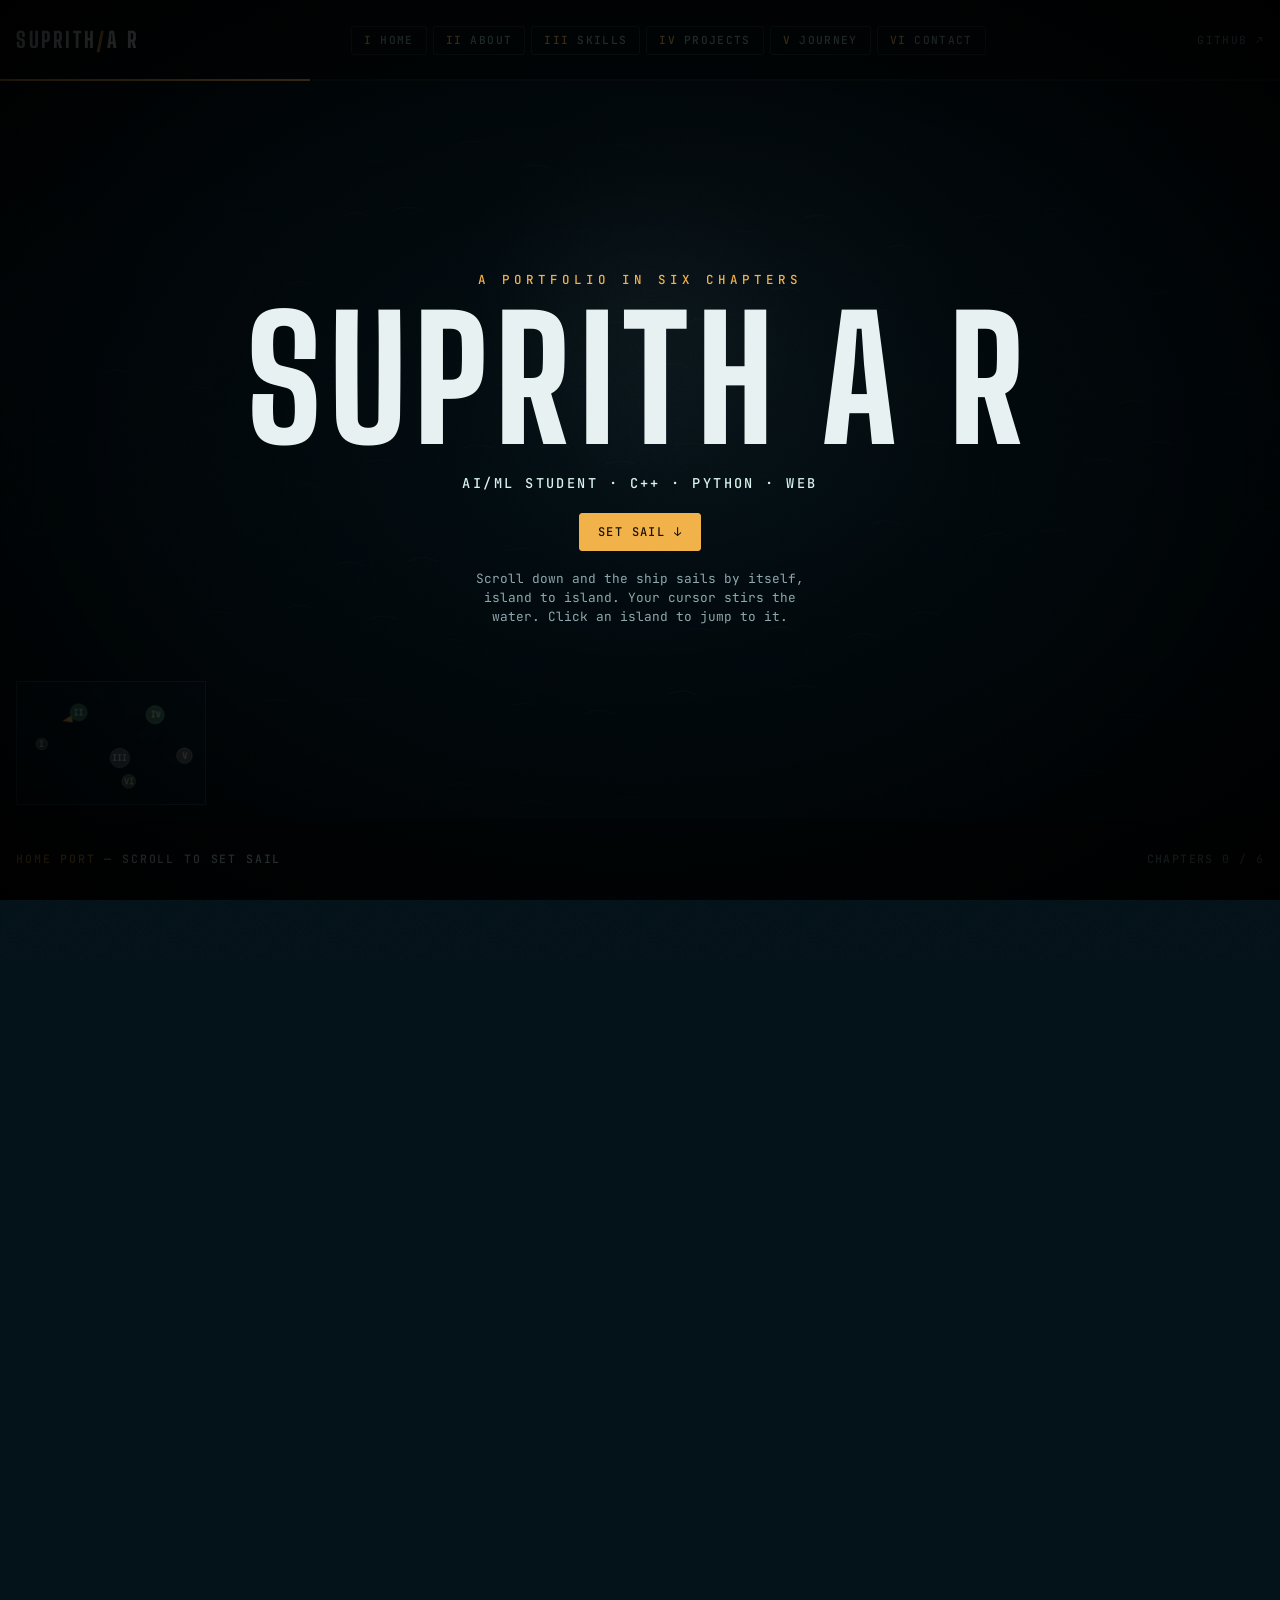
==== commit bf739256: "Update print statement from 'Hello' to 'Goodbye'" ====
--- a/index.html
+++ b/index.html
@@ -229,7 +229,7 @@
     </div>
 
     <div data-sec="about">
-      <p>I'm <strong>Suprith A R</strong>, a student at GTTC College currently pursuing a Diploma in Artificial Intelligence and Machine Learning.</p>
+      <p>I'm <strong>Suprith A R</strong>, a Student at GTTC College currently pursuing a Diploma in Artificial Intelligence and Machine Learning.</p>
       <p>I enjoy learning programming, building practical projects, solving problems and exploring how technology can be used to create useful solutions.</p>
       <p>My current focus is strengthening my programming fundamentals while learning C++, Python, JavaScript and AI/ML concepts.</p>
       <p>My approach is simple: <strong>learn → practice → build → improve.</strong></p>
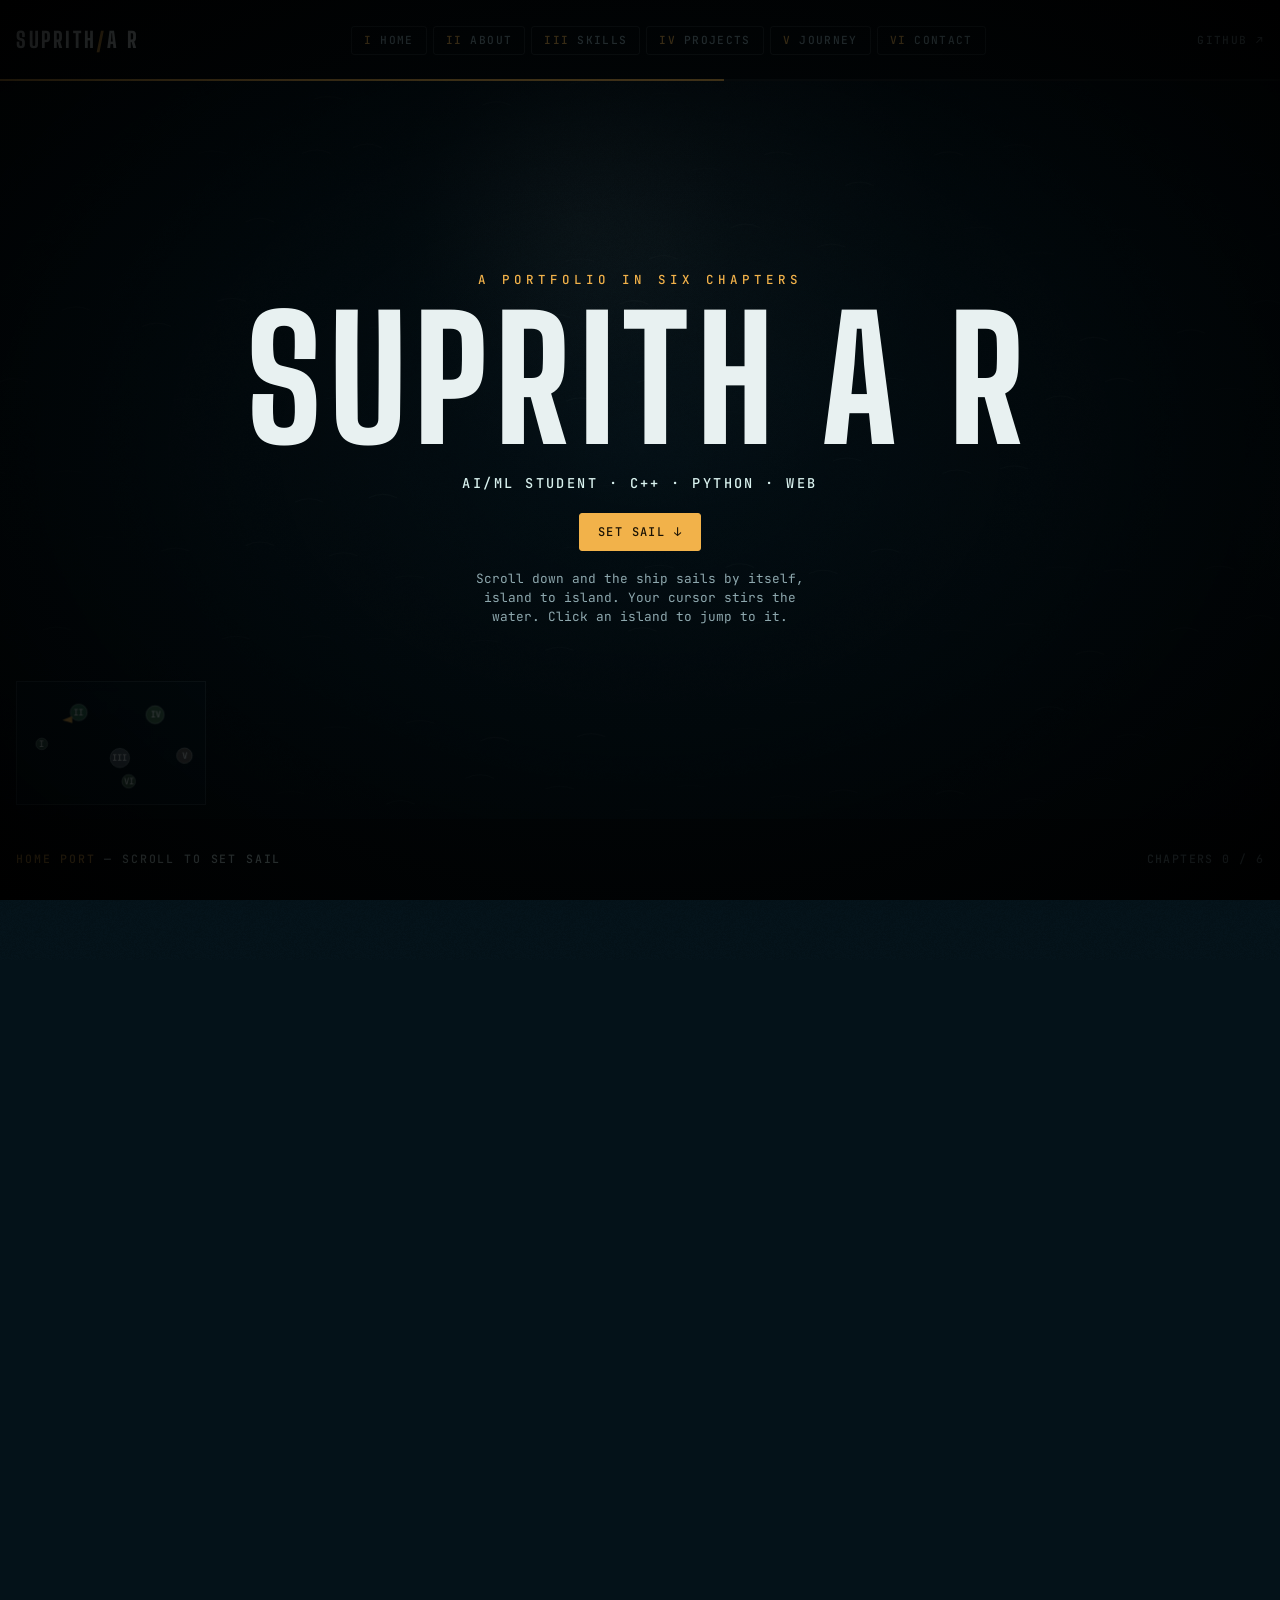
==== commit a49914ae: "Add files via upload" ====
--- a/index.html
+++ b/index.html
@@ -174,15 +174,89 @@
 .title .sub { font: 500 .85rem/1.6 var(--mono); letter-spacing: .18em; color: var(--foam); text-transform: uppercase; max-width: 46ch; }
 .title .hint { font: 400 .8rem/1.5 var(--mono); color: var(--muted); max-width: 44ch; }
 
+
 @media (max-width: 720px) {
-  .panel { top: auto; height: min(60vh, 520px); }
-  .p-scroll { padding: 20px 18px 8px; }
-  .p-foot { padding: 12px 18px 16px; }
-  .gh, .meta.hide-sm, .logo { display: none; }
-  .mini { width: 132px; height: 88px; }
-  body.panel-open .mini { opacity: 0; pointer-events: none; }
-  .title .sub { letter-spacing: .1em; }
+  .panel {
+    left: 12px;
+    right: 12px;
+    width: auto;
+    max-width: none;
+    top: auto;
+    bottom: calc(var(--bar) + env(safe-area-inset-bottom, 0px) + 10px);
+    height: min(60vh, 520px);
+    max-height: calc(100dvh - var(--bar) - 24px);
+    min-width: 0;
+  }
+
+  .p-scroll {
+    width: 100%;
+    min-width: 0;
+    padding: 18px 16px 8px;
+    overflow-x: hidden;
+  }
+
+  .p-foot {
+    width: 100%;
+    padding: 10px 16px 14px;
+  }
+
+  .sk,
+  .sk .row {
+    min-width: 0;
+    max-width: 100%;
+  }
+
+  .sk .row {
+    align-items: center;
+    gap: 8px;
+  }
+
+  .cms-skill-heading {
+    flex: 1;
+    min-width: 0;
+    gap: 8px;
+  }
+
+  .cms-skill-heading h3 {
+    min-width: 0;
+    overflow-wrap: anywhere;
+  }
+
+  .cms-skill-logo {
+    width: 26px;
+    height: 26px;
+  }
+
+  .sk .pct {
+    flex: none;
+    white-space: nowrap;
+  }
+
+  .panel h2 {
+    font-size: clamp(1.9rem, 8vw, 2.4rem);
+  }
+
+  .gh,
+  .meta.hide-sm,
+  .logo {
+    display: none;
+  }
+
+  .mini {
+    width: 132px;
+    height: 88px;
+  }
+
+  body.panel-open .mini {
+    opacity: 0;
+    pointer-events: none;
+  }
+
+  .title .sub {
+    letter-spacing: .1em;
+  }
 }
+
 @media (prefers-reduced-motion: reduce) {
   .grain, .meter i, .status b, .caret { animation: none; }
   .panel { transition: opacity .2s; transform: none; }
@@ -876,4 +950,426 @@
 })();
 </script>
 
-</body></html>
+<!-- ============================================================
+     SUPABASE PORTFOLIO CONTENT LOADER
+     Keep this block immediately before </body> in index.html.
+     ============================================================ -->
+<script>
+(() => {
+  'use strict';
+
+  // ---------- SUPABASE CONFIGURATION ----------
+  const SUPABASE_URL =
+    'https://wgqrdgtobqvmosneiirq.supabase.co';
+
+  const SUPABASE_ANON_KEY =
+    'sb_publishable_lWATZG_8PSm0WDSRdOZb8A_7-BMbGeP';
+
+  if (
+    !/^https:\/\/[a-z0-9-]+\.supabase\.co$/i.test(SUPABASE_URL) ||
+    !SUPABASE_ANON_KEY.startsWith('sb_publishable_')
+  ) {
+    console.error('Supabase configuration is missing or invalid.');
+    return;
+  }
+
+  const BASE = SUPABASE_URL;
+
+  const HEADERS = {
+    apikey: SUPABASE_ANON_KEY,
+    Authorization: 'Bearer ' + SUPABASE_ANON_KEY
+  };
+
+  const ORDER = 'order=sort_order.asc,created_at.asc';
+
+  // ---------- HELPERS ----------
+  const esc = value =>
+    String(value ?? '').replace(/[&<>"']/g, char => ({
+      '&': '&amp;',
+      '<': '&lt;',
+      '>': '&gt;',
+      '"': '&quot;',
+      "'": '&#39;'
+    }[char]));
+
+  const safeUrl = value =>
+    /^https?:\/\//i.test(value || '') ? value : '';
+
+  const get = async query => {
+    const response = await fetch(
+      `${BASE}/rest/v1/${query}`,
+      { headers: HEADERS }
+    );
+
+    if (!response.ok) {
+      throw new Error(
+        `Supabase request failed: ${response.status} ${await response.text()}`
+      );
+    }
+
+    return response.json();
+  };
+
+  const publicFile = (bucket, path) => {
+    if (!path) return '';
+
+    return `${BASE}/storage/v1/object/public/${bucket}/` +
+      String(path).split('/').map(encodeURIComponent).join('/');
+  };
+
+  const section = id =>
+    document.querySelector(`[data-sec="${id}"]`);
+
+  // ---------- NAME MATCHING ----------
+  const normalize = value =>
+    String(value || '')
+      .toLowerCase()
+      .replace(/[^a-z0-9+#]/g, '');
+
+  const languageAliases = {
+    cpp: ['cpp', 'c++', 'cplusplus'],
+    c: ['c'],
+    python: ['python', 'py'],
+    java: ['java'],
+    javascript: ['javascript', 'js'],
+    html: ['html'],
+    css: ['css'],
+    kotlin: ['kotlin'],
+    csharp: ['csharp', 'c#']
+  };
+
+  const matchesLanguage = (skill, language) => {
+    const a = normalize(skill);
+    const b = normalize(language);
+
+    if (!a || !b) return false;
+    if (a === b) return true;
+
+    return Object.values(languageAliases).some(group =>
+      group.includes(a) && group.includes(b)
+    );
+  };
+
+  // ---------- CSS ----------
+  const style = document.createElement('style');
+
+  style.textContent = `
+    .cms-img {
+      display: block;
+      width: 100%;
+      max-height: 220px;
+      object-fit: cover;
+      border: 1px solid var(--line);
+      margin: 0 0 12px;
+    }
+
+    .cms-skill-heading {
+      display: flex;
+      align-items: center;
+      gap: 10px;
+      min-width: 0;
+    }
+
+    .cms-skill-heading h3 {
+      margin: 0;
+    }
+
+    .cms-skill-logo {
+      display: block;
+      width: 30px;
+      height: 30px;
+      object-fit: contain;
+      flex-shrink: 0;
+    }
+
+    .cms-vault {
+      margin: 26px 0 8px;
+    }
+
+    .cms-det {
+      margin: 0 0 12px;
+      border: 1px solid var(--line);
+    }
+
+    .cms-det summary {
+      cursor: pointer;
+      padding: 9px 12px;
+      font: 500 .72rem/1 var(--mono);
+      letter-spacing: .12em;
+      text-transform: uppercase;
+      color: var(--gold);
+    }
+
+    .cms-det pre {
+      margin: 0;
+      padding: 12px;
+      overflow: auto;
+      max-height: 280px;
+      font: 400 .78rem/1.5 var(--mono);
+      color: var(--foam);
+      background: rgba(0,0,0,.35);
+      border-top: 1px solid var(--line);
+      white-space: pre;
+    }
+
+    .item .go + .go {
+      margin-left: 14px;
+    }
+  `;
+
+  document.head.appendChild(style);
+
+  // ---------- SKILLS ----------
+  // Logos appear ONLY in the right-hand Skills panel.
+
+  const renderSkills = (skills, languages) => {
+    const box = section('skills');
+
+    if (!box || !skills.length) return;
+
+    box.querySelectorAll('.sk').forEach(element =>
+      element.remove()
+    );
+
+    const html = skills.map(skill => {
+      const level = Math.max(
+        0,
+        Math.min(100, Number(skill.level) || 0)
+      );
+
+      const language = languages.find(lang =>
+        matchesLanguage(skill.name, lang.name) ||
+        (
+          lang.prefix &&
+          normalize(skill.name) === normalize(lang.prefix)
+        )
+      );
+
+      const logoUrl = language?.logo_path
+        ? publicFile('language-logos', language.logo_path)
+        : '';
+
+      const logo = logoUrl
+        ? `
+          <img
+            class="cms-skill-logo"
+            src="${esc(logoUrl)}"
+            alt="${esc(skill.name)} logo"
+            loading="lazy"
+            onerror="this.style.display='none'"
+          >
+        `
+        : '';
+
+      return `
+        <div class="sk">
+          <div class="row">
+            <div class="cms-skill-heading">
+              ${logo}
+              <h3>${esc(skill.name)}</h3>
+            </div>
+            <span class="pct">${level}%</span>
+          </div>
+
+          <p>${esc(skill.description)}</p>
+
+          <div class="meter">
+            <i style="--p:${level}%"></i>
+          </div>
+        </div>
+      `;
+    }).join('');
+
+    box.insertAdjacentHTML('beforeend', html);
+  };
+
+  // ---------- PROJECTS ----------
+  const renderProjects = (rows, programs) => {
+    const box = section('projects');
+
+    if (!box) return;
+
+    if (rows.length) {
+      box.querySelectorAll('.item').forEach(element =>
+        element.remove()
+      );
+
+      const html = rows.map((project, index) => {
+        const url = safeUrl(project.url);
+
+        const technologies = Array.isArray(project.tech)
+          ? project.tech
+          : [];
+
+        return `
+          <div class="item">
+            <div class="tag">
+              ${String(index + 1).padStart(2, '0')}
+              ${project.category
+                ? ' · ' + esc(project.category.toUpperCase())
+                : ''}
+            </div>
+
+            <h3>${esc(project.title)}</h3>
+
+            ${project.image_path
+              ? `
+                <img
+                  class="cms-img"
+                  src="${esc(publicFile('project-images', project.image_path))}"
+                  alt="${esc(project.title)}"
+                  loading="lazy"
+                >
+              `
+              : ''}
+
+            <p>${esc(project.description)}</p>
+
+            ${technologies.length
+              ? `
+                <div class="tags">
+                  ${technologies.map(tech =>
+                    `<span>${esc(tech)}</span>`
+                  ).join('')}
+                </div>
+              `
+              : ''}
+
+            ${url
+              ? `
+                <a
+                  class="go"
+                  href="${esc(url)}"
+                  target="_blank"
+                  rel="noopener"
+                >View ↗</a>
+              `
+              : ''}
+          </div>
+        `;
+      }).join('');
+
+      box.insertAdjacentHTML('beforeend', html);
+    }
+
+    // ---------- CODE VAULT ----------
+    if (programs.length) {
+      const vault = programs.map(program => {
+        const files = (
+          Array.isArray(program.attachments)
+            ? program.attachments
+            : []
+        ).map(file => `
+          <a
+            class="go"
+            href="${esc(publicFile('program-files', file.path))}"
+            target="_blank"
+            rel="noopener"
+            download
+          >${esc(file.name || 'Download')} ↓</a>
+        `).join('');
+
+        return `
+          <div class="item">
+            <div class="tag">
+              ${esc(program.code_id)}
+              · ${esc((program.languages?.name || '').toUpperCase())}
+              · ${esc(String(program.difficulty || '').toUpperCase())}
+            </div>
+
+            <h3>${esc(program.title)}</h3>
+            <p>${esc(program.description)}</p>
+
+            ${program.code
+              ? `
+                <details class="cms-det">
+                  <summary>Code</summary>
+                  <pre>${esc(program.code)}</pre>
+                </details>
+              `
+              : ''}
+
+            ${program.output
+              ? `
+                <details class="cms-det">
+                  <summary>Output</summary>
+                  <pre>${esc(program.output)}</pre>
+                </details>
+              `
+              : ''}
+
+            ${files}
+          </div>
+        `;
+      }).join('');
+
+      box.insertAdjacentHTML(
+        'beforeend',
+        `<p class="kick cms-vault">CODE VAULT</p>${vault}`
+      );
+    }
+  };
+
+  // ---------- FETCH ALL CONTENT ----------
+  const requests = [
+    get(`skills?select=name,description,level&published=eq.true&${ORDER}`),
+
+    get(`languages?select=name,prefix,description,logo_path&published=eq.true&${ORDER}`),
+
+    get(`projects?select=title,category,description,tech,url,image_path&published=eq.true&${ORDER}`),
+
+    get('programs?select=code_id,title,description,difficulty,code,output,attachments,languages(name)&published=eq.true&order=code_id.asc')
+  ];
+
+  Promise.allSettled(requests).then(results => {
+    const [skillResult, languageResult, projectResult, programResult] =
+      results;
+
+    const data = result =>
+      result.status === 'fulfilled' && Array.isArray(result.value)
+        ? result.value
+        : [];
+
+    results.forEach((result, index) => {
+      if (result.status === 'rejected') {
+        console.error(
+          `Supabase request ${index + 1} failed:`,
+          result.reason
+        );
+      }
+    });
+
+    try {
+      const skills = data(skillResult);
+      const languages = data(languageResult);
+      const projects = data(projectResult);
+      const programs = data(programResult);
+
+      console.log('Supabase content loaded:', {
+        skills: skills.length,
+        languages: languages.length,
+        projects: projects.length,
+        programs: programs.length
+      });
+
+      console.log(
+        'Language logo paths:',
+        languages.map(lang => ({
+          name: lang.name,
+          logo_path: lang.logo_path,
+          published: true
+        }))
+      );
+
+      renderSkills(skills, languages);
+      renderProjects(projects, programs);
+
+    } catch (error) {
+      console.error('Portfolio content rendering failed:', error);
+    }
+  });
+
+})();
+</script>
+
+</body></html>
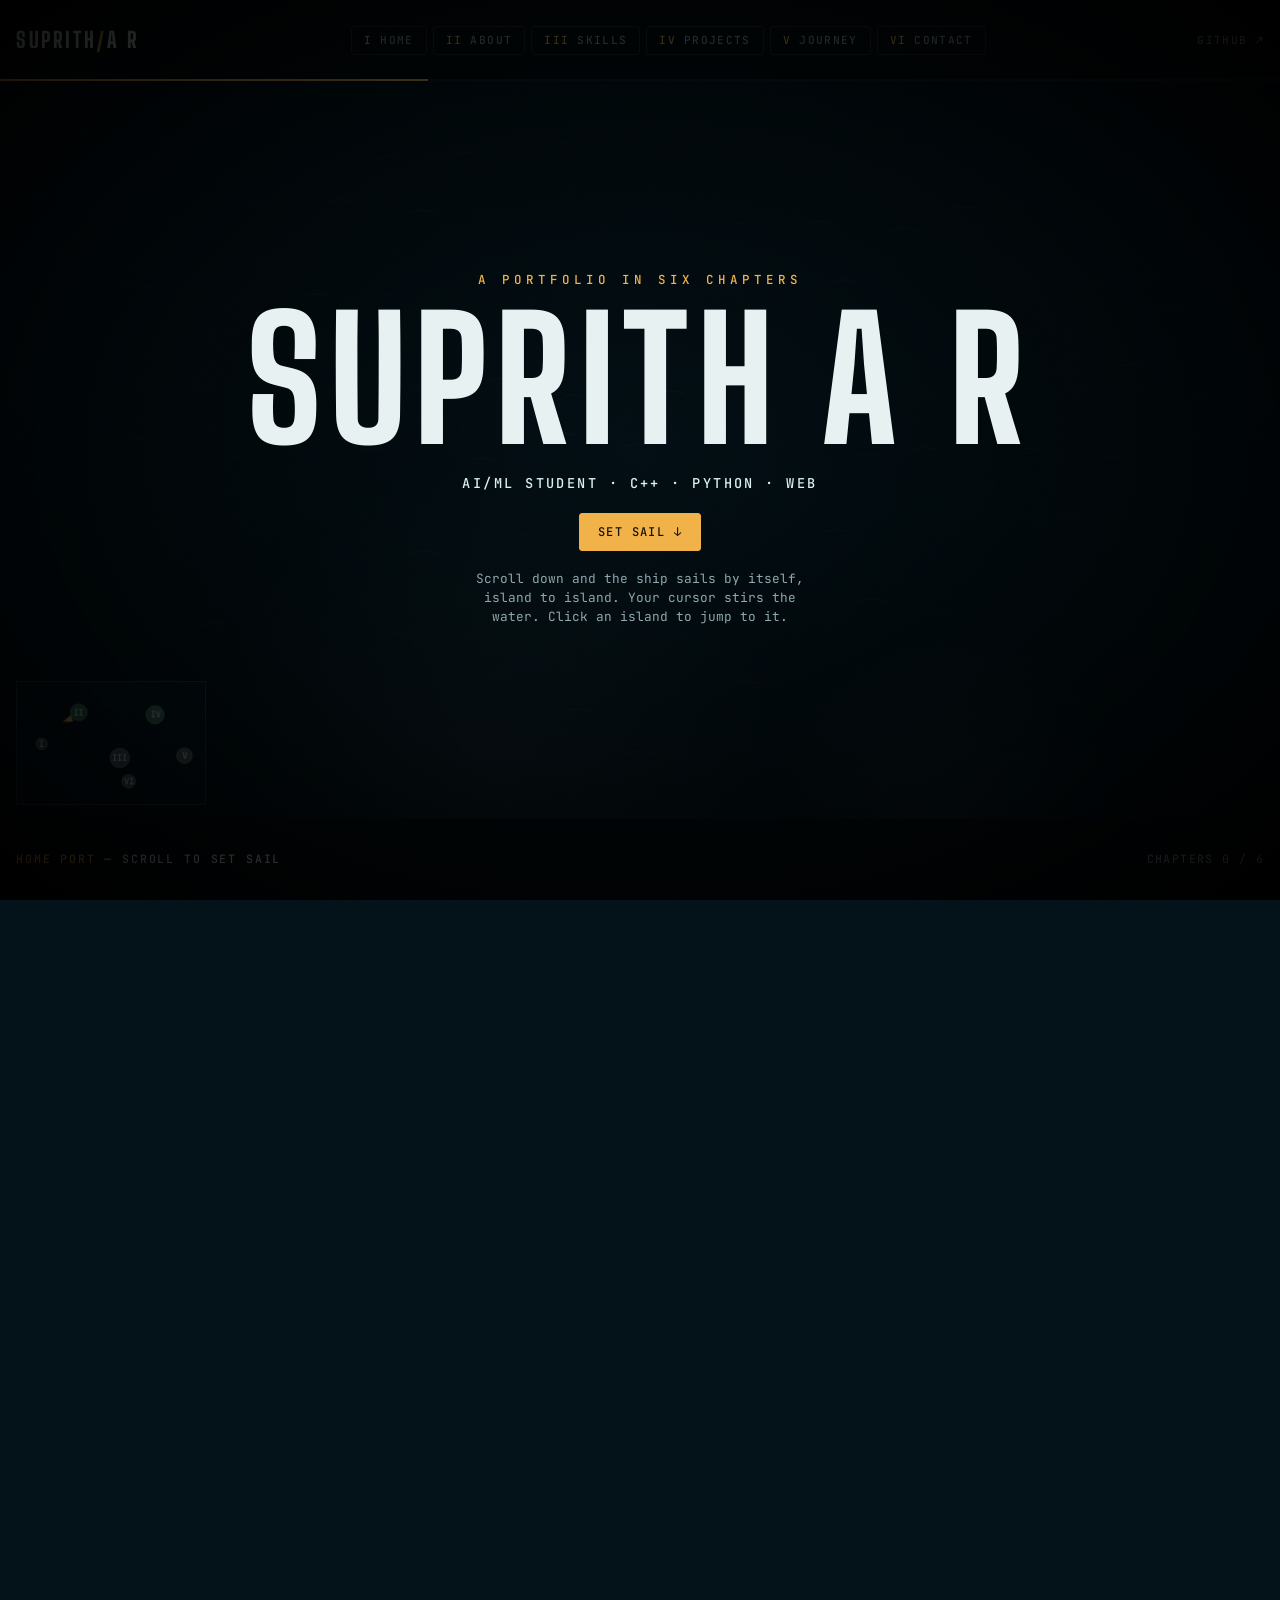
==== commit 7daeaa8b: "Update index.html" ====
--- a/index.html
+++ b/index.html
@@ -992,6 +992,60 @@
       "'": '&#39;'
     }[char]));
 
+
+  // Render the simple Markdown used in project descriptions.
+  // Escape all text before adding formatting tags to prevent HTML/script injection.
+  const renderDescription = value => {
+    const inline = text => esc(text)
+      .replace(/`([^`]+)`/g, '<code>$1</code>')
+      .replace(/\*\*(.+?)\*\*/g, '<strong>$1</strong>')
+      .replace(/\*(.+?)\*/g, '<em>$1</em>');
+
+    const lines = String(value ?? '').replace(/\r\n?/g, '\n').split('\n');
+    const output = [];
+    let paragraph = [];
+    let list = [];
+
+    const flushParagraph = () => {
+      if (paragraph.length) {
+        output.push(`<p>${paragraph.map(inline).join('<br>')}</p>`);
+        paragraph = [];
+      }
+    };
+    const flushList = () => {
+      if (list.length) {
+        output.push(`<ul>${list.map(item => `<li>${inline(item)}</li>`).join('')}</ul>`);
+        list = [];
+      }
+    };
+
+    for (const rawLine of lines) {
+      const line = rawLine.trim();
+      if (!line) {
+        flushParagraph();
+        flushList();
+        continue;
+      }
+      const heading = line.match(/^(#{1,4})\s+(.+)$/);
+      const bullet = line.match(/^[-*]\s+(.+)$/);
+      if (heading) {
+        flushParagraph();
+        flushList();
+        const level = Math.min(4, heading[1].length);
+        output.push(`<h${level}>${inline(heading[2])}</h${level}>`);
+      } else if (bullet) {
+        flushParagraph();
+        list.push(bullet[1]);
+      } else {
+        flushList();
+        paragraph.push(line);
+      }
+    }
+    flushParagraph();
+    flushList();
+    return output.join('');
+  };
+
   const safeUrl = value =>
     /^https?:\/\//i.test(value || '') ? value : '';
 
@@ -1115,6 +1169,75 @@
     .item .go + .go {
       margin-left: 14px;
     }
+
+    /* Expandable project descriptions */
+    .project-description {
+      margin: 0 0 12px;
+      font-size: .94rem;
+      line-height: 1.7;
+      color: var(--muted);
+      overflow-wrap: anywhere;
+    }
+
+    .project-description p {
+      margin: 0 0 12px;
+      color: var(--muted);
+    }
+
+    .project-description h1,
+    .project-description h2,
+    .project-description h3,
+    .project-description h4 {
+      margin: 18px 0 8px;
+      color: var(--fg);
+      font: 700 1.2rem/1.15 var(--display);
+      letter-spacing: .04em;
+      text-transform: uppercase;
+    }
+
+    .project-description h1 { font-size: 1.45rem; }
+    .project-description h2 { font-size: 1.3rem; }
+    .project-description ul {
+      margin: 4px 0 14px;
+      padding-left: 22px;
+    }
+    .project-description li { margin: 0 0 6px; padding-left: 3px; }
+    .project-description strong { color: var(--fg); font-weight: 600; }
+    .project-description code {
+      padding: 2px 5px;
+      border: 1px solid var(--line);
+      color: var(--foam);
+      font: .82em var(--mono);
+    }
+
+    .project-description.is-collapsed {
+      max-height: 10.5em;
+      overflow: hidden;
+    }
+
+    .project-expand {
+      display: inline-flex;
+      align-items: center;
+      gap: 7px;
+      margin: 0 0 14px;
+      padding: 7px 0;
+      border: 0;
+      background: transparent;
+      color: var(--gold);
+      font: 500 .75rem/1.4 var(--mono);
+      letter-spacing: .1em;
+      text-transform: uppercase;
+      cursor: pointer;
+    }
+
+    .project-expand:hover {
+      color: var(--foam);
+    }
+
+    .project-expand:focus-visible {
+      outline: 2px solid var(--gold);
+      outline-offset: 4px;
+    }
   `;
 
   document.head.appendChild(style);
@@ -1223,7 +1346,16 @@
               `
               : ''}
 
-            <p>${esc(project.description)}</p>
+            ${project.description
+              ? `
+                <div class="project-description is-collapsed">${renderDescription(project.description)}</div>
+                <button
+                  class="project-expand"
+                  type="button"
+                  aria-expanded="false"
+                >View More ↓</button>
+              `
+              : ''}
 
             ${technologies.length
               ? `
@@ -1250,6 +1382,18 @@
       }).join('');
 
       box.insertAdjacentHTML('beforeend', html);
+
+      // Expand or collapse long project descriptions without changing the card layout.
+      box.querySelectorAll('.project-expand').forEach(button => {
+        button.addEventListener('click', () => {
+          const description = button.previousElementSibling;
+          const expanded = button.getAttribute('aria-expanded') === 'true';
+
+          description.classList.toggle('is-collapsed', expanded);
+          button.setAttribute('aria-expanded', String(!expanded));
+          button.textContent = expanded ? 'View More ↓' : 'View Less ↑';
+        });
+      });
     }
 
     // ---------- CODE VAULT ----------
@@ -1372,4 +1516,4 @@
 })();
 </script>
 
-</body></html>+</body></html>
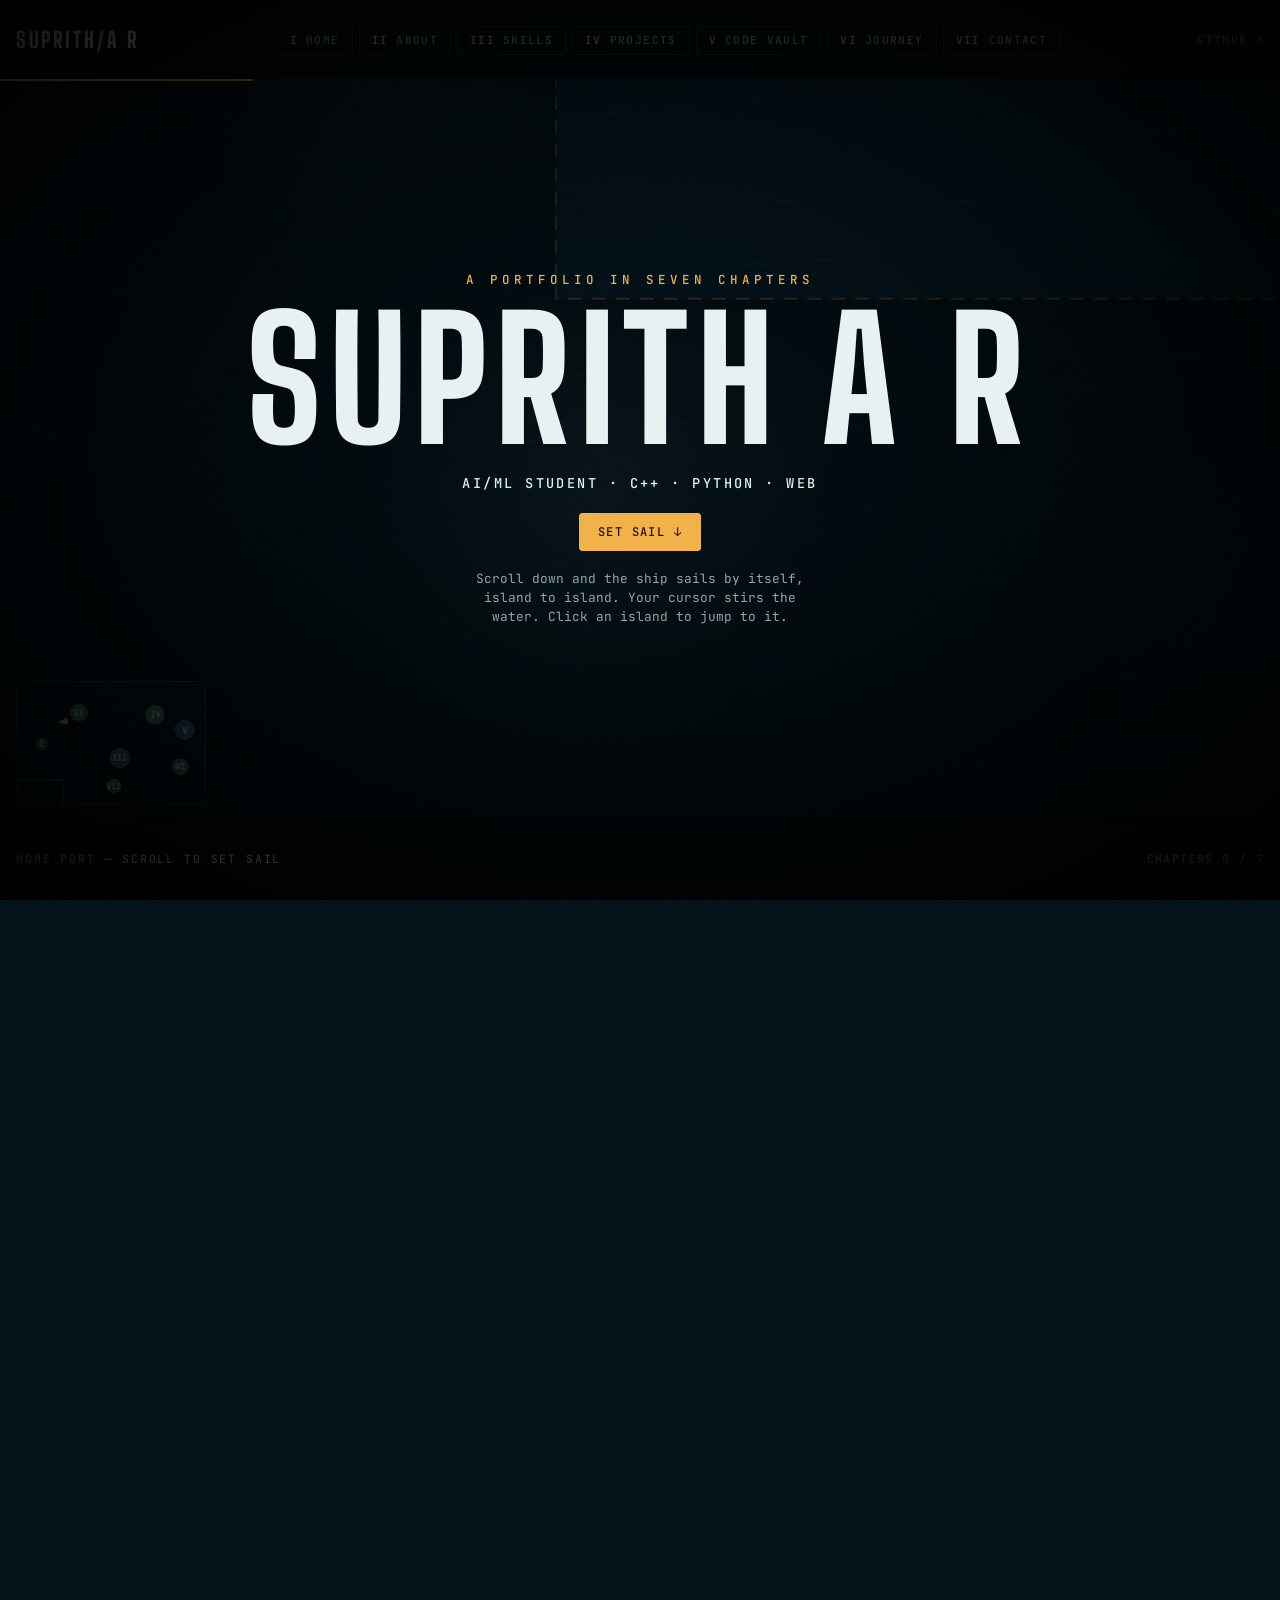
==== commit 9458368a: "Update index.html" ====
--- a/index.html
+++ b/index.html
@@ -279,7 +279,7 @@
 
 <footer class="bar bottom">
   <div class="cap" id="cap">At sea</div>
-  <div class="meta" id="count">Chapters 0 / 6</div>
+  <div class="meta" id="count">Chapters 0 / 7</div>
 </footer>
 
 <canvas id="mini" class="mini" aria-hidden="true"></canvas>
@@ -331,6 +331,54 @@
       <div class="item"><div class="tag">03 · C++</div><h3>C++ Project</h3><p>A C++ project focused on programming, object-oriented concepts and practical problem solving.</p><div class="tags"><span>C++</span><span>OOP</span><span>Logic</span></div><a class="go" href="https://github.com/suprith8453350791-hue" target="_blank" rel="noopener">GitHub ↗</a></div>
     </div>
 
+    <div data-sec="codevault">
+      <p>Welcome to my programming library. Explore my programs separately by language, search for a topic, view the source code and download available files.</p>
+
+      <div class="vault-stats" id="vaultStats" aria-live="polite">
+        <div><b id="vaultProgramCount">0</b><span>Published Programs</span></div>
+        <div><b id="vaultLanguageCount">0</b><span>Languages</span></div>
+      </div>
+
+      <div class="vault-controls">
+        <label for="vaultSearch">Search programs</label>
+        <input id="vaultSearch" type="search" placeholder="Search title, code ID or description…">
+
+        <div class="vault-filter-grid">
+          <div>
+            <label for="vaultLanguage">Language</label>
+            <select id="vaultLanguage">
+              <option value="all">All languages</option>
+            </select>
+          </div>
+          <div>
+            <label for="vaultType">Linked category</label>
+            <select id="vaultType">
+              <option value="all">All categories</option>
+              <option value="project">Projects</option>
+              <option value="skill">Skills</option>
+              <option value="other">Other programs</option>
+            </select>
+          </div>
+          <div>
+            <label for="vaultProject">Project</label>
+            <select id="vaultProject">
+              <option value="all">All projects</option>
+            </select>
+          </div>
+          <div>
+            <label for="vaultSkill">Skill</label>
+            <select id="vaultSkill">
+              <option value="all">All skills</option>
+            </select>
+          </div>
+        </div>
+      </div>
+
+      <div id="vaultResults" aria-live="polite">
+        <p class="muted">Loading published programs…</p>
+      </div>
+    </div>
+
     <div data-sec="journey">
       <div class="item"><div class="tag">CURRENT</div><h3>Diploma in AI &amp; Machine Learning</h3><p>Currently pursuing my Diploma at GTTC College and strengthening my programming fundamentals.</p></div>
       <div class="item"><div class="tag">LEARNING</div><h3>C++ &amp; Python</h3><p>Practicing programming, OOP, problem solving and building small practical programs.</p></div>
@@ -350,7 +398,7 @@
 </aside>
 
 <div class="title" id="title">
-  <div class="pre">A PORTFOLIO IN SIX CHAPTERS</div>
+  <div class="pre">A PORTFOLIO IN SEVEN CHAPTERS</div>
   <h1>Suprith A R</h1>
   <div class="sub">AI/ML student · C++ · Python · Web</div>
   <button class="btn gold" id="sail" type="button">Set sail ↓</button>
@@ -368,12 +416,13 @@
   const WORLD = { w: 3200, h: 2000 };
 
   const ISL = [
-    { id: 'home',     roman: 'I',   name: 'Home Port',          short: 'Home',     x: 420,  y: 1060, r: 90,  seed: 1.3, land: '#35594a', hill: '#3f6a58' },
-    { id: 'about',    roman: 'II',  name: 'Harbor of Learning', short: 'About',    x: 1050, y: 520,  r: 130, seed: 2.7, land: '#2f6b4f', hill: '#3d7c5e' },
-    { id: 'skills',   roman: 'III', name: 'The Skill Pillars',  short: 'Skills',   x: 1750, y: 1300, r: 150, seed: 4.1, land: '#4a5660', hill: '#5b6873' },
-    { id: 'projects', roman: 'IV',  name: 'Project Bay',        short: 'Projects', x: 2350, y: 560,  r: 140, seed: 5.9, land: '#3d6a4a', hill: '#4c7b59' },
-    { id: 'journey',  roman: 'V',   name: 'Journey Lighthouse', short: 'Journey',  x: 2850, y: 1260, r: 120, seed: 7.3, land: '#56524f', hill: '#69645f' },
-    { id: 'contact',  roman: 'VI',  name: 'Signal Fire',        short: 'Contact',  x: 1900, y: 1700, r: 105, seed: 8.8, land: '#3a5d46', hill: '#476f54' }
+    { id: 'home',     roman: 'I',    name: 'Home Port',          short: 'Home',     x: 420,  y: 1060, r: 90,  seed: 1.3, land: '#35594a', hill: '#3f6a58' },
+    { id: 'about',    roman: 'II',   name: 'Harbor of Learning', short: 'About',    x: 1050, y: 520,  r: 130, seed: 2.7, land: '#2f6b4f', hill: '#3d7c5e' },
+    { id: 'skills',   roman: 'III',  name: 'The Skill Pillars',  short: 'Skills',   x: 1750, y: 1300, r: 150, seed: 4.1, land: '#4a5660', hill: '#5b6873' },
+    { id: 'projects', roman: 'IV',   name: 'Project Bay',        short: 'Projects', x: 2350, y: 560,  r: 140, seed: 5.9, land: '#3d6a4a', hill: '#4c7b59' },
+    { id: 'codevault',roman: 'V',    name: 'Code Vault Island',  short: 'Code Vault', x: 2850, y: 820, r: 145, seed: 6.6, land: '#344f63', hill: '#456b82' },
+    { id: 'journey',  roman: 'VI',   name: 'Journey Lighthouse', short: 'Journey',  x: 2780, y: 1450, r: 120, seed: 7.3, land: '#56524f', hill: '#69645f' },
+    { id: 'contact',  roman: 'VII',  name: 'Signal Fire',        short: 'Contact',  x: 1650, y: 1780, r: 105, seed: 8.8, land: '#3a5d46', hill: '#476f54' }
   ];
   const byId = {};
   ISL.forEach((I, i) => {
@@ -522,17 +571,26 @@
     const p = posAt(0); ship.x = p.x; ship.y = p.y; ship.a = 0; cam.x = ship.x + 120; cam.y = ship.y;
   }
 
+  const toRoman = number => {
+    const values = [[1000,'M'],[900,'CM'],[500,'D'],[400,'CD'],[100,'C'],[90,'XC'],[50,'L'],[40,'XL'],[10,'X'],[9,'IX'],[5,'V'],[4,'IV'],[1,'I']];
+    let out = '';
+    for (const [value, symbol] of values) {
+      while (number >= value) { out += symbol; number -= value; }
+    }
+    return out;
+  };
+
   /* ---------- panel ---------- */
   const panel = $('#panel'), pscroll = $('#pscroll');
   const secs = [...panel.querySelectorAll('[data-sec]')];
   let hideTimer = 0;
   function openPanel(id) {
     const I = byId[id]; panelId = id; focusIsland = I;
-    $('#pkick').textContent = `CHAPTER ${I.roman} / VI`;
+    $('#pkick').textContent = `CHAPTER ${I.roman} / ${toRoman(ISL.length)}`;
     $('#ptitle').textContent = I.name;
     secs.forEach(s => { s.hidden = s.dataset.sec !== id; });
     const nextI = ISL[(I.i + 1) % ISL.length];
-    $('#pnext').textContent = id === 'contact' ? 'Back to Home Port ↑' : `Next: ${nextI.name} ↓`;
+    $('#pnext').textContent = I.i === ISL.length - 1 ? 'Back to Home Port ↑' : `Next: ${nextI.name} ↓`;
     $('#pnext').dataset.go = nextI.i;
     clearTimeout(hideTimer);
     panel.hidden = false; pscroll.scrollTop = 0;
@@ -563,7 +621,7 @@
       b.classList.toggle('seen', visited.has(b.dataset.go));
       b.setAttribute('aria-current', panelId === b.dataset.go ? 'true' : 'false');
     });
-    $('#count').textContent = `Chapters ${visited.size} / 6`;
+    $('#count').textContent = `Chapters ${visited.size} / ${ISL.length}`;
   }
   syncNav();
 
@@ -781,6 +839,47 @@
         ctx.fillStyle = '#e8f1f1'; ctx.beginPath(); ctx.arc(bx, by, 3.4, 0, TAU); ctx.fill();
       }
       palm(-I.r * .62, I.r * .1, .8, 7);
+    } else if (I.id === 'codevault') {
+      // A glowing archive console with floating code tiles.
+      ctx.globalCompositeOperation = 'lighter';
+      glow(0, 4, I.r * .72, '70,190,220', .22 + pulse * .08);
+      ctx.globalCompositeOperation = 'source-over';
+
+      ctx.fillStyle = 'rgba(0,0,0,.28)';
+      ctx.beginPath(); ctx.ellipse(0, 34, 76, 22, 0, 0, TAU); ctx.fill();
+
+      ctx.fillStyle = '#253b4b';
+      ctx.beginPath(); ctx.moveTo(-78, 22); ctx.lineTo(-62, -6); ctx.lineTo(58, -6); ctx.lineTo(78, 22); ctx.lineTo(58, 40); ctx.lineTo(-58, 40); ctx.closePath(); ctx.fill();
+      ctx.strokeStyle = 'rgba(217,242,239,.55)'; ctx.lineWidth = 2; ctx.stroke();
+
+      ctx.fillStyle = '#0b202b';
+      ctx.fillRect(-53, -42, 106, 66);
+      ctx.strokeStyle = '#f2b24a'; ctx.lineWidth = 3; ctx.strokeRect(-53, -42, 106, 66);
+
+      ctx.fillStyle = '#63d5d8';
+      ctx.font = '700 35px "JetBrains Mono", monospace';
+      ctx.textAlign = 'center';
+      ctx.fillText('{ }', 0, 2);
+
+      for (let i = 0; i < 3; i++) {
+        const bx = -48 + i * 48;
+        ctx.fillStyle = i === 1 ? '#f2b24a' : '#8bb8c5';
+        ctx.fillRect(bx, 31, 28, 5 + (i % 2) * 4);
+        ctx.fillStyle = 'rgba(232,241,241,.8)';
+        ctx.fillRect(bx + 3, 24, 22, 4);
+      }
+
+      for (let i = 0; i < 5; i++) {
+        const a = t * .45 * A + i * TAU / 5;
+        const bx = Math.cos(a) * 92, by = Math.sin(a) * 48 - 5;
+        ctx.fillStyle = i % 2 ? '#f2b24a' : '#63d5d8';
+        ctx.globalAlpha = .7 + Math.sin(t * 2 * A + i) * .2;
+        ctx.fillRect(bx - 4, by - 4, 8, 8);
+      }
+      ctx.globalAlpha = 1;
+      ctx.globalCompositeOperation = 'lighter';
+      glow(0, -50, 30, '70,190,220', .2 + pulse * .1);
+      ctx.globalCompositeOperation = 'source-over';
     } else if (I.id === 'journey') {
       ctx.save(); ctx.rotate(t * .9 * A + 1);
       ctx.globalCompositeOperation = 'lighter';
@@ -1170,6 +1269,135 @@
       margin-left: 14px;
     }
 
+    /* Dedicated Code Vault chapter */
+    .vault-stats {
+      display: grid;
+      grid-template-columns: repeat(2, minmax(0, 1fr));
+      gap: 10px;
+      margin: 20px 0;
+    }
+    .vault-stats div {
+      padding: 14px;
+      border: 1px solid var(--line);
+      background: rgba(217,242,239,.035);
+    }
+    .vault-stats b {
+      display: block;
+      color: var(--gold);
+      font: 800 2rem/1 var(--display);
+    }
+    .vault-stats span {
+      color: var(--muted);
+      font: 500 .65rem/1.4 var(--mono);
+      letter-spacing: .08em;
+      text-transform: uppercase;
+    }
+    .vault-controls {
+      margin: 18px 0 22px;
+      padding: 14px;
+      border: 1px solid var(--line);
+      background: rgba(4,18,25,.48);
+    }
+    .vault-controls label {
+      display: block;
+      margin: 0 0 6px;
+      color: var(--gold);
+      font: 500 .65rem/1.3 var(--mono);
+      letter-spacing: .12em;
+      text-transform: uppercase;
+    }
+    .vault-controls input,
+    .vault-controls select {
+      width: 100%;
+      min-width: 0;
+      margin: 0 0 12px;
+      padding: 10px;
+      border: 1px solid var(--line);
+      border-radius: 2px;
+      outline: none;
+      background: #06202b;
+      color: var(--fg);
+      font: 400 .78rem/1.4 var(--body);
+    }
+    .vault-controls input:focus,
+    .vault-controls select:focus { border-color: var(--gold); }
+    .vault-filter-grid {
+      display: grid;
+      grid-template-columns: repeat(2, minmax(0, 1fr));
+      gap: 0 10px;
+    }
+    .vault-card {
+      padding: 18px 0;
+      border-top: 1px solid var(--line);
+    }
+    .vault-card:last-child { border-bottom: 1px solid var(--line); }
+    .vault-card h3 { margin: 0 0 12px; font: 700 1.5rem/1.05 var(--display); text-transform: uppercase; }
+    .vault-card p { margin: 0 0 12px; font-size: .9rem; }
+    .vault-card .vault-actions { display: flex; flex-wrap: wrap; gap: 12px; margin-top: 12px; }
+    .vault-card .vault-source {
+      max-width: 100%;
+      max-height: 560px;
+      overflow: auto;
+      margin: 0;
+      padding: 14px;
+      border: 1px solid var(--line);
+      background: rgba(0,0,0,.32);
+      color: var(--foam);
+      font: 400 .75rem/1.6 var(--mono);
+      white-space: pre;
+      tab-size: 2;
+    }
+    .vault-card .vault-source code { font: inherit; }
+    .vault-card .vault-description { margin-top: 12px; }
+    .vault-card .vault-description summary {
+      color: var(--gold);
+      cursor: pointer;
+      font: 500 .72rem/1.5 var(--mono);
+      letter-spacing: .08em;
+      text-transform: uppercase;
+    }
+    .vault-card .vault-description-content {
+      padding: 12px 0 2px;
+      color: var(--muted);
+    }
+    .vault-card .vault-description-content h1,
+    .vault-card .vault-description-content h2,
+    .vault-card .vault-description-content h3 {
+      margin: 12px 0 8px;
+      color: var(--foam);
+      font-family: var(--display);
+    }
+    .vault-card .vault-description-content ul,
+    .vault-card .vault-description-content ol { padding-left: 22px; }
+    .vault-card .vault-description-content li { margin: 5px 0; }
+    .vault-empty {
+      padding: 22px 0;
+      color: var(--muted);
+      font: 400 .8rem/1.6 var(--mono);
+    }
+    .linked-code {
+      margin-top: 14px;
+      padding: 12px;
+      border-left: 2px solid var(--gold);
+      background: rgba(217,242,239,.035);
+    }
+    .linked-code .linked-title {
+      margin: 0 0 8px;
+      color: var(--gold);
+      font: 500 .68rem/1.4 var(--mono);
+      letter-spacing: .1em;
+      text-transform: uppercase;
+    }
+    .linked-code a {
+      display: inline-block;
+      margin: 0 12px 7px 0;
+      color: var(--foam);
+      font: 500 .72rem/1.4 var(--mono);
+    }
+    @media (max-width: 420px) {
+      .vault-filter-grid { grid-template-columns: 1fr; }
+    }
+
     /* Expandable project descriptions */
     .project-description {
       margin: 0 0 12px;
@@ -1242,63 +1470,63 @@
 
   document.head.appendChild(style);
 
+  // ---------- RELATED DOWNLOADS ----------
+  const renderLinkedDownloads = (rows, heading) => {
+    if (!rows.length) return '';
+    return `
+      <div class="linked-code">
+        <p class="linked-title">${esc(heading)}</p>
+        ${rows.map(program => {
+          const files = Array.isArray(program.attachments) ? program.attachments : [];
+          const downloads = files.map(file => `
+            <a href="${esc(publicFile('program-files', file.path))}" target="_blank" rel="noopener" download>
+              ↓ ${esc(file.name || 'Download file')}
+            </a>
+          `).join('');
+          return `
+            <div>
+              <strong>${esc(program.title)}</strong>
+              ${downloads}
+              ${!files.length ? '<span class="muted">Available in Code Vault</span>' : ''}
+            </div>
+          `;
+        }).join('')}
+      </div>
+    `;
+  };
+
   // ---------- SKILLS ----------
-  // Logos appear ONLY in the right-hand Skills panel.
-
-  const renderSkills = (skills, languages) => {
+  const renderSkills = (skills, languages, programs) => {
     const box = section('skills');
-
     if (!box || !skills.length) return;
 
-    box.querySelectorAll('.sk').forEach(element =>
-      element.remove()
-    );
+    box.querySelectorAll('.sk').forEach(element => element.remove());
 
     const html = skills.map(skill => {
-      const level = Math.max(
-        0,
-        Math.min(100, Number(skill.level) || 0)
-      );
-
+      const level = Math.max(0, Math.min(100, Number(skill.level) || 0));
       const language = languages.find(lang =>
         matchesLanguage(skill.name, lang.name) ||
-        (
-          lang.prefix &&
-          normalize(skill.name) === normalize(lang.prefix)
-        )
+        (lang.prefix && normalize(skill.name) === normalize(lang.prefix))
       );
-
-      const logoUrl = language?.logo_path
-        ? publicFile('language-logos', language.logo_path)
-        : '';
-
-      const logo = logoUrl
-        ? `
-          <img
-            class="cms-skill-logo"
-            src="${esc(logoUrl)}"
-            alt="${esc(skill.name)} logo"
-            loading="lazy"
-            onerror="this.style.display='none'"
-          >
-        `
-        : '';
+      const logoUrl = language?.logo_path ? publicFile('language-logos', language.logo_path) : '';
+      const logo = logoUrl ? `
+        <img class="cms-skill-logo" src="${esc(logoUrl)}" alt="${esc(skill.name)} logo"
+             loading="lazy" onerror="this.style.display='none'">
+      ` : '';
+
+      const related = programs.filter(program =>
+        program.link_type === 'skill' && program.skill_id === skill.id
+      );
 
       return `
         <div class="sk">
           <div class="row">
-            <div class="cms-skill-heading">
-              ${logo}
-              <h3>${esc(skill.name)}</h3>
-            </div>
+            <div class="cms-skill-heading">${logo}<h3>${esc(skill.name)}</h3></div>
             <span class="pct">${level}%</span>
           </div>
-
           <p>${esc(skill.description)}</p>
-
-          <div class="meter">
-            <i style="--p:${level}%"></i>
-          </div>
+          <div class="meter"><i style="--p:${level}%"></i></div>
+          ${renderLinkedDownloads(related, 'Related Code Vault Programs')}
         </div>
       `;
     }).join('');
@@ -1309,160 +1537,181 @@
   // ---------- PROJECTS ----------
   const renderProjects = (rows, programs) => {
     const box = section('projects');
-
     if (!box) return;
 
     if (rows.length) {
-      box.querySelectorAll('.item').forEach(element =>
-        element.remove()
-      );
+      box.querySelectorAll('.item').forEach(element => element.remove());
 
       const html = rows.map((project, index) => {
         const url = safeUrl(project.url);
-
-        const technologies = Array.isArray(project.tech)
-          ? project.tech
-          : [];
+        const technologies = Array.isArray(project.tech) ? project.tech : [];
+        const related = programs.filter(program =>
+          program.link_type === 'project' && program.project_id === project.id
+        );
 
         return `
           <div class="item">
             <div class="tag">
               ${String(index + 1).padStart(2, '0')}
-              ${project.category
-                ? ' · ' + esc(project.category.toUpperCase())
-                : ''}
+              ${project.category ? ' · ' + esc(project.category.toUpperCase()) : ''}
             </div>
-
             <h3>${esc(project.title)}</h3>
-
-            ${project.image_path
-              ? `
-                <img
-                  class="cms-img"
-                  src="${esc(publicFile('project-images', project.image_path))}"
-                  alt="${esc(project.title)}"
-                  loading="lazy"
-                >
-              `
-              : ''}
-
-            ${project.description
-              ? `
-                <div class="project-description is-collapsed">${renderDescription(project.description)}</div>
-                <button
-                  class="project-expand"
-                  type="button"
-                  aria-expanded="false"
-                >View More ↓</button>
-              `
-              : ''}
-
-            ${technologies.length
-              ? `
-                <div class="tags">
-                  ${technologies.map(tech =>
-                    `<span>${esc(tech)}</span>`
-                  ).join('')}
-                </div>
-              `
-              : ''}
-
-            ${url
-              ? `
-                <a
-                  class="go"
-                  href="${esc(url)}"
-                  target="_blank"
-                  rel="noopener"
-                >View ↗</a>
-              `
-              : ''}
+            ${project.image_path ? `
+              <img class="cms-img"
+                   src="${esc(publicFile('project-images', project.image_path))}"
+                   alt="${esc(project.title)}" loading="lazy">
+            ` : ''}
+            ${project.description ? `
+              <div class="project-description is-collapsed">${renderDescription(project.description)}</div>
+              <button class="project-expand" type="button" aria-expanded="false">View More ↓</button>
+            ` : ''}
+            ${technologies.length ? `
+              <div class="tags">${technologies.map(tech => `<span>${esc(tech)}</span>`).join('')}</div>
+            ` : ''}
+            ${url ? `<a class="go" href="${esc(url)}" target="_blank" rel="noopener">View ↗</a>` : ''}
+            ${renderLinkedDownloads(related, 'Related Code Vault Programs')}
           </div>
         `;
       }).join('');
 
       box.insertAdjacentHTML('beforeend', html);
 
-      // Expand or collapse long project descriptions without changing the card layout.
       box.querySelectorAll('.project-expand').forEach(button => {
         button.addEventListener('click', () => {
           const description = button.previousElementSibling;
           const expanded = button.getAttribute('aria-expanded') === 'true';
-
           description.classList.toggle('is-collapsed', expanded);
           button.setAttribute('aria-expanded', String(!expanded));
           button.textContent = expanded ? 'View More ↓' : 'View Less ↑';
         });
       });
     }
-
-    // ---------- CODE VAULT ----------
-    if (programs.length) {
-      const vault = programs.map(program => {
-        const files = (
-          Array.isArray(program.attachments)
-            ? program.attachments
-            : []
-        ).map(file => `
-          <a
-            class="go"
-            href="${esc(publicFile('program-files', file.path))}"
-            target="_blank"
-            rel="noopener"
-            download
-          >${esc(file.name || 'Download')} ↓</a>
-        `).join('');
-
-        return `
-          <div class="item">
-            <div class="tag">
-              ${esc(program.code_id)}
-              · ${esc((program.languages?.name || '').toUpperCase())}
-              · ${esc(String(program.difficulty || '').toUpperCase())}
-            </div>
-
-            <h3>${esc(program.title)}</h3>
-            <p>${esc(program.description)}</p>
-
-            ${program.code
-              ? `
-                <details class="cms-det">
-                  <summary>Code</summary>
-                  <pre>${esc(program.code)}</pre>
-                </details>
-              `
-              : ''}
-
-            ${program.output
-              ? `
-                <details class="cms-det">
-                  <summary>Output</summary>
-                  <pre>${esc(program.output)}</pre>
-                </details>
-              `
-              : ''}
-
-            ${files}
-          </div>
-        `;
-      }).join('');
-
-      box.insertAdjacentHTML(
-        'beforeend',
-        `<p class="kick cms-vault">CODE VAULT</p>${vault}`
-      );
-    }
+  };
+
+  // ---------- DEDICATED CODE VAULT ----------
+  const renderCodeVault = (programs, languages, projects, skills) => {
+    const resultsBox = document.querySelector('#vaultResults');
+    const languageFilter = document.querySelector('#vaultLanguage');
+    const typeFilter = document.querySelector('#vaultType');
+    const projectFilter = document.querySelector('#vaultProject');
+    const skillFilter = document.querySelector('#vaultSkill');
+    const searchInput = document.querySelector('#vaultSearch');
+
+    if (!resultsBox || !languageFilter || !typeFilter || !projectFilter || !skillFilter || !searchInput) return;
+
+    const publishedLanguages = languages.slice().sort((a, b) => a.name.localeCompare(b.name));
+    languageFilter.innerHTML = '<option value="all">All languages</option>' +
+      publishedLanguages.map(language =>
+        `<option value="${esc(language.id)}">${esc(language.name)}</option>`
+      ).join('');
+
+    projectFilter.innerHTML = '<option value="all">All projects</option>' +
+      projects.slice().sort((a, b) => a.title.localeCompare(b.title)).map(project =>
+        `<option value="${esc(project.id)}">${esc(project.title)}</option>`
+      ).join('');
+
+    skillFilter.innerHTML = '<option value="all">All skills</option>' +
+      skills.slice().sort((a, b) => a.name.localeCompare(b.name)).map(skill =>
+        `<option value="${esc(skill.id)}">${esc(skill.name)}</option>`
+      ).join('');
+
+    const programCount = document.querySelector('#vaultProgramCount');
+    const languageCount = document.querySelector('#vaultLanguageCount');
+    if (programCount) programCount.textContent = String(programs.length);
+    if (languageCount) {
+      const usedIds = new Set(programs.map(program => program.language_id).filter(Boolean));
+      languageCount.textContent = String(usedIds.size);
+    }
+
+    const render = () => {
+      const languageId = languageFilter.value;
+      const linkType = typeFilter.value;
+      const projectId = projectFilter.value;
+      const skillId = skillFilter.value;
+      const query = searchInput.value.trim().toLowerCase();
+
+      const filtered = programs.filter(program => {
+        if (languageId !== 'all' && program.language_id !== languageId) return false;
+        if (linkType !== 'all' && (program.link_type || 'other') !== linkType) return false;
+        if (projectId !== 'all' && program.project_id !== projectId) return false;
+        if (skillId !== 'all' && program.skill_id !== skillId) return false;
+
+        if (query) {
+          const haystack = [
+            program.code_id, program.title, program.description,
+            program.difficulty, program.languages?.name,
+            program.projects?.title, program.skills?.name
+          ].join(' ').toLowerCase();
+          if (!haystack.includes(query)) return false;
+        }
+        return true;
+      });
+
+      if (!filtered.length) {
+        resultsBox.innerHTML = '<p class="vault-empty">No published programs match these filters. Try another language or clear your search.</p>';
+        return;
+      }
+
+      const grouped = new Map();
+      filtered.forEach(program => {
+        const languageName = program.languages?.name || 'Uncategorised language';
+        if (!grouped.has(languageName)) grouped.set(languageName, []);
+        grouped.get(languageName).push(program);
+      });
+
+      resultsBox.innerHTML = [...grouped.entries()].map(([languageName, entries]) => `
+        <section class="vault-language-group">
+          <p class="kick">${esc(languageName)} <span class="muted">· ${entries.length} PROGRAM${entries.length === 1 ? '' : 'S'}</span></p>
+          ${entries.map(program => {
+            const files = Array.isArray(program.attachments) ? program.attachments : [];
+            const downloads = files.map(file => `
+              <a class="go" href="${esc(publicFile('program-files', file.path))}"
+                 target="_blank" rel="noopener" download>${esc(file.name || 'Download file')} ↓</a>
+            `).join('');
+
+            return `
+              <article class="vault-card">
+                <h3>${esc(program.title)}</h3>
+
+                ${program.code ? `
+                  <pre class="vault-source"><code>${esc(program.code)}</code></pre>
+                ` : `
+                  <p class="vault-empty">Source code has not been added yet.</p>
+                `}
+
+                ${program.description ? `
+                  <details class="vault-description">
+                    <summary>Read description</summary>
+                    <div class="vault-description-content">
+                      ${renderDescription(program.description)}
+                    </div>
+                  </details>
+                ` : ''}
+
+                ${downloads ? `<div class="vault-actions">${downloads}</div>` : ''}
+              </article>
+            `;
+          }).join('')}
+        </section>
+      `).join('');
+    };
+
+    [languageFilter, typeFilter, projectFilter, skillFilter].forEach(control =>
+      control.addEventListener('change', render)
+    );
+    searchInput.addEventListener('input', render);
+    render();
   };
 
   // ---------- FETCH ALL CONTENT ----------
   const requests = [
-    get(`skills?select=name,description,level&published=eq.true&${ORDER}`),
+    get(`skills?select=id,name,description,level&published=eq.true&${ORDER}`),
 
     get(`languages?select=name,prefix,description,logo_path&published=eq.true&${ORDER}`),
 
-    get(`projects?select=title,category,description,tech,url,image_path&published=eq.true&${ORDER}`),
-
-    get('programs?select=code_id,title,description,difficulty,code,output,attachments,languages(name)&published=eq.true&order=code_id.asc')
+    get(`projects?select=id,title,category,description,tech,url,image_path&published=eq.true&${ORDER}`),
+
+    get('programs?select=id,language_id,link_type,project_id,skill_id,code_id,title,description,difficulty,code,output,attachments,languages(name),projects(title),skills(name)&published=eq.true&order=code_id.asc')
   ];
 
   Promise.allSettled(requests).then(results => {
@@ -1505,8 +1754,9 @@
         }))
       );
 
-      renderSkills(skills, languages);
+      renderSkills(skills, languages, programs);
       renderProjects(projects, programs);
+      renderCodeVault(programs, languages, projects, skills);
 
     } catch (error) {
       console.error('Portfolio content rendering failed:', error);
